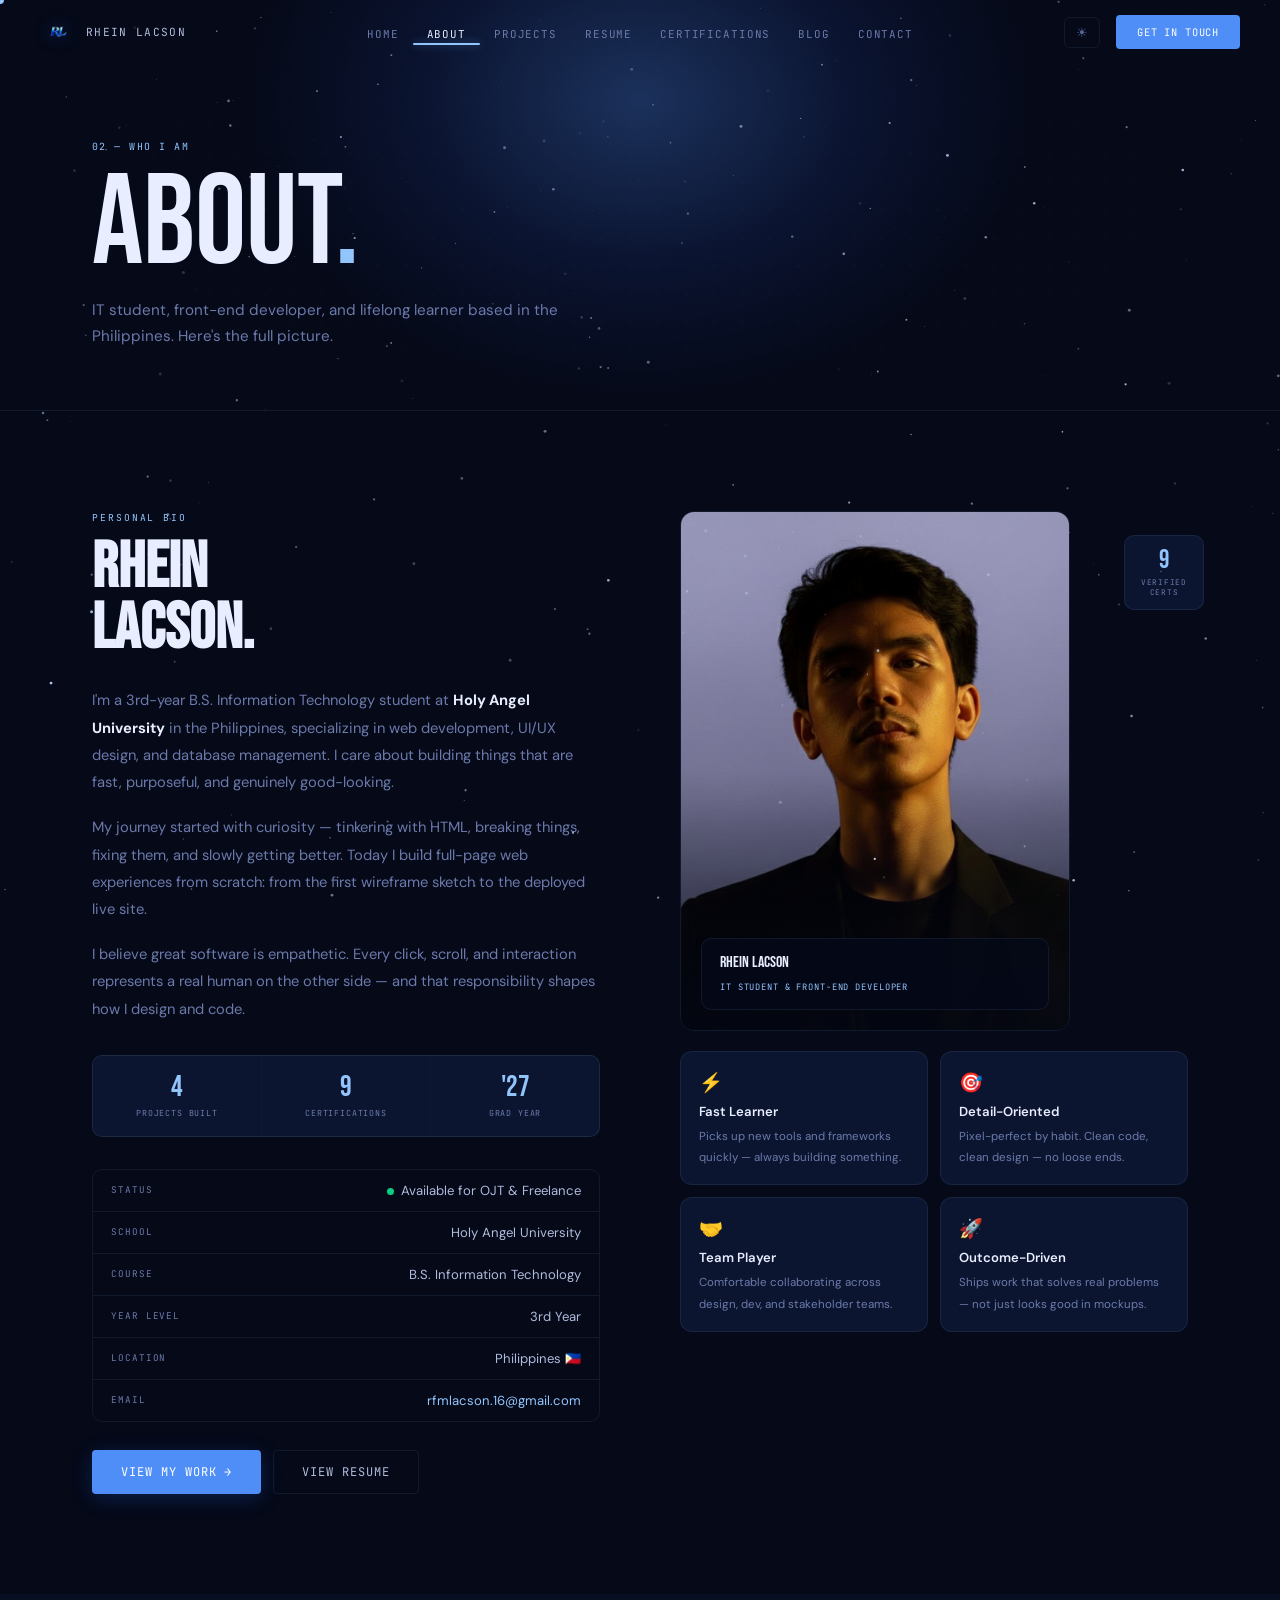
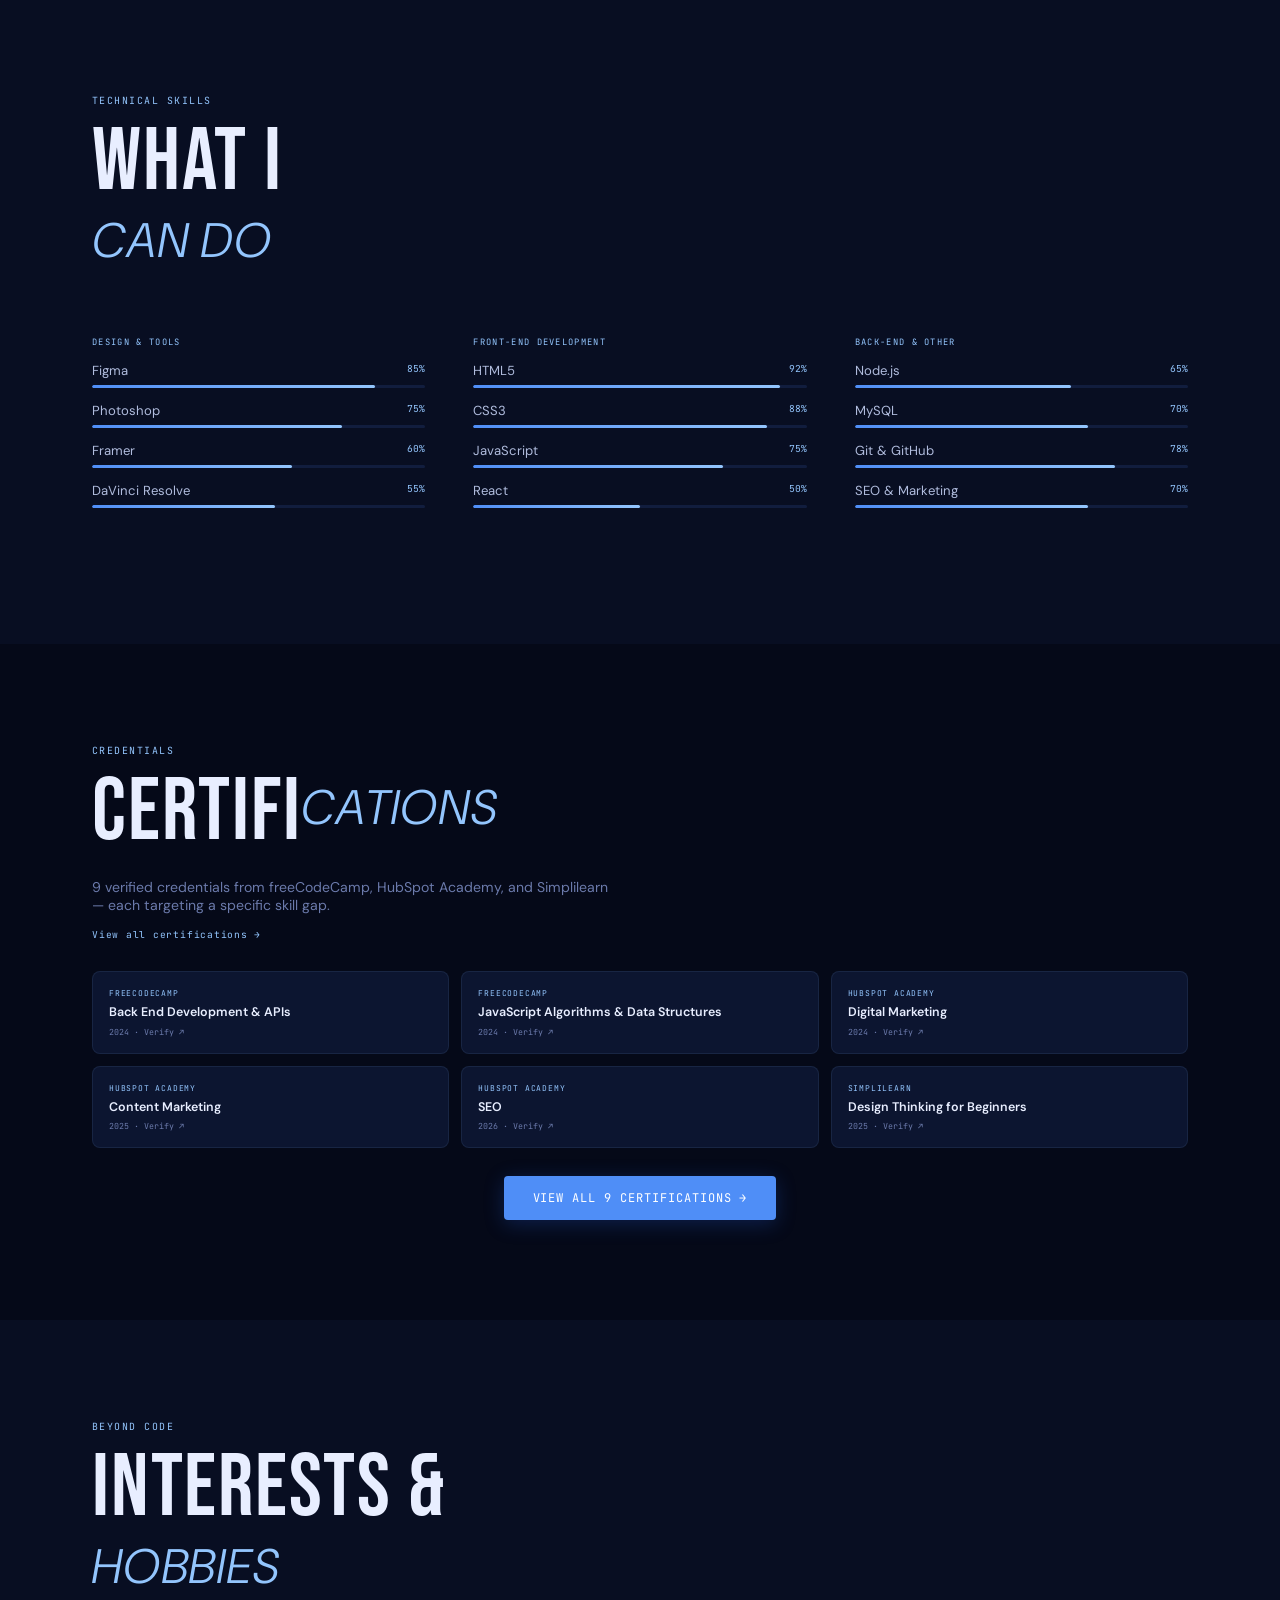
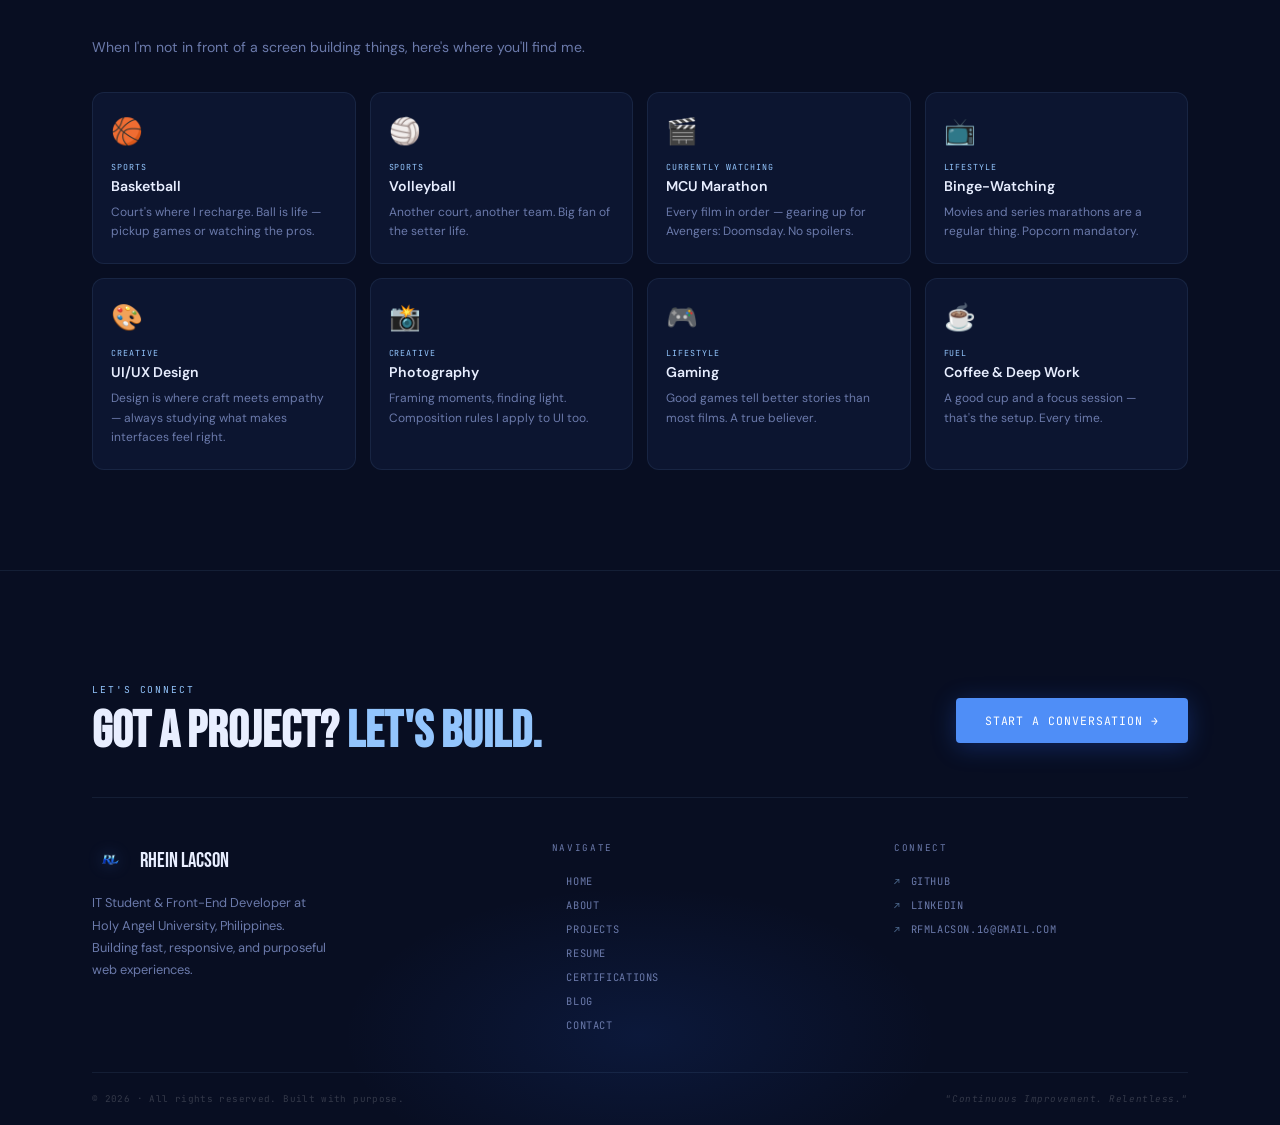
==== about.html @ d2137652 "Initial commit - rfl-portfolio" ====
<!DOCTYPE html>
<html lang="en">
<head>
  <meta charset="UTF-8"/>
  <link rel="icon" type="image/png" href="assets/images/rl-logo-transparent.png"/>
  <meta name="viewport" content="width=device-width, initial-scale=1.0"/>
  <meta name="description" content="About Rhein Lacson — IT Student & Front-End Developer at Holy Angel University, Philippines. Background, skills, and interests."/>
  <meta name="keywords" content="Rhein Lacson about, IT student Holy Angel University, front-end developer Philippines, web developer bio"/>
  <meta property="og:title" content="About — Rhein Lacson"/>
  <meta property="og:description" content="IT Student & Front-End Developer. Background, technical skills, certifications, and personal interests."/>
  <meta property="og:image" content="assets/images/rl-logo-new.png"/>
  <meta property="og:type" content="website"/>
  <title>About — RL</title>
  <link rel="preconnect" href="https://fonts.googleapis.com"><link rel="preconnect" href="https://fonts.gstatic.com" crossorigin>
  <link rel="stylesheet" href="css/style.css"/>
  <style>
    /* ABOUT PAGE SPECIFIC */
    .about-page-grid {
      display: grid;
      grid-template-columns: 1fr 1fr;
      gap: 80px;
      align-items: start;
    }

    /* BIO BLOCK */
    .about-bio-eyebrow {
      font-family: var(--ff-mono);
      font-size: 0.6rem;
      color: var(--blue-ll);
      letter-spacing: 0.2em;
      text-transform: uppercase;
      margin-bottom: 14px;
      display: block;
    }
    .about-bio-heading {
      font-family: var(--ff-display);
      font-size: clamp(2.5rem, 5vw, 4rem);
      color: var(--white);
      line-height: 0.95;
      margin-bottom: 28px;
    }
    .about-bio-text {
      font-size: 0.92rem;
      color: var(--white-3);
      line-height: 1.85;
      margin-bottom: 18px;
    }
    .about-page-stats {
      display: grid;
      grid-template-columns: repeat(3, 1fr);
      gap: 1px;
      background: var(--border);
      border: 1px solid var(--border);
      border-radius: 10px;
      overflow: hidden;
      margin: 32px 0;
    }
    .about-page-stat {
      background: var(--black-3);
      padding: 18px 16px;
      text-align: center;
    }
    .about-page-stat-num {
      font-family: var(--ff-display);
      font-size: 1.8rem;
      color: var(--blue-ll);
      line-height: 1;
      display: block;
    }
    .about-page-stat-label {
      font-family: var(--ff-mono);
      font-size: 0.52rem;
      color: var(--white-3);
      letter-spacing: 0.1em;
      text-transform: uppercase;
      display: block;
      margin-top: 5px;
    }
    .about-info-list {
      display: flex;
      flex-direction: column;
      gap: 0;
      border: 1px solid var(--border);
      border-radius: 10px;
      overflow: hidden;
      margin-top: 28px;
    }
    .about-info-row {
      display: flex;
      align-items: center;
      justify-content: space-between;
      padding: 12px 18px;
      border-bottom: 1px solid var(--border);
      font-size: 0.82rem;
    }
    .about-info-row:last-child { border-bottom: none; }
    .about-info-key {
      font-family: var(--ff-mono);
      font-size: 0.58rem;
      color: var(--white-3);
      letter-spacing: 0.1em;
      text-transform: uppercase;
    }
    .about-info-val { color: var(--white-2); }
    .about-avail-dot {
      display: inline-block;
      width: 7px; height: 7px;
      border-radius: 50%;
      background: #0ACF83;
      margin-right: 7px;
      animation: pulse 2s infinite;
    }

    /* RIGHT COLUMN — photo */
    .about-photo-col { position: relative; }
    .about-photo-wrap {
      position: relative;
      border-radius: 14px;
      overflow: hidden;
      border: 1px solid var(--border);
      aspect-ratio: 3/4;
      max-height: 520px;
    }
    .about-photo-wrap img {
      width: 100%; height: 100%;
      object-fit: cover;
      object-position: top;
      display: block;
    }
    .about-photo-overlay {
      position: absolute;
      inset: 0;
      background: linear-gradient(to top, rgba(5,9,24,0.7) 0%, transparent 50%);
    }
    .about-photo-tag {
      position: absolute;
      bottom: 20px; left: 20px; right: 20px;
      padding: 14px 18px;
      background: rgba(5,9,24,0.85);
      backdrop-filter: blur(12px);
      border: 1px solid var(--border);
      border-radius: 10px;
    }
    .about-photo-tag-name {
      font-family: var(--ff-display);
      font-size: 1rem;
      color: var(--white);
      display: block;
      margin-bottom: 2px;
    }
    .about-photo-tag-role {
      font-family: var(--ff-mono);
      font-size: 0.55rem;
      color: var(--blue-ll);
      letter-spacing: 0.1em;
      text-transform: uppercase;
    }
    .about-floating-badge {
      position: absolute;
      top: 24px; right: -16px;
      background: var(--black-3);
      border: 1px solid var(--border);
      border-radius: 10px;
      padding: 12px 16px;
      text-align: center;
    }
    .about-floating-badge-num {
      font-family: var(--ff-display);
      font-size: 1.6rem;
      color: var(--blue-ll);
      line-height: 1;
      display: block;
    }
    .about-floating-badge-label {
      font-family: var(--ff-mono);
      font-size: 0.48rem;
      color: var(--white-3);
      letter-spacing: 0.1em;
      text-transform: uppercase;
      display: block;
      margin-top: 4px;
    }

    /* SKILLS SECTION */
    .skills-section-title {
      font-family: var(--ff-display);
      font-size: 1.5rem;
      color: var(--white);
      margin-bottom: 8px;
      padding-bottom: 14px;
      border-bottom: 1px solid var(--border);
    }
    .skills-section-sub {
      font-family: var(--ff-mono);
      font-size: 0.58rem;
      color: var(--white-3);
      letter-spacing: 0.1em;
      text-transform: uppercase;
      margin-bottom: 28px;
      display: block;
    }
    .skill-category-label {
      font-family: var(--ff-mono);
      font-size: 0.55rem;
      color: var(--blue-ll);
      letter-spacing: 0.15em;
      text-transform: uppercase;
      margin-bottom: 14px;
      display: block;
    }
    .skill-bars-group { margin-bottom: 36px; }
    .skill-bar-item { margin-bottom: 14px; }
    .skill-bar-header {
      display: flex;
      justify-content: space-between;
      margin-bottom: 6px;
      font-size: 0.82rem;
      color: var(--white-2);
    }
    .skill-bar-pct {
      font-family: var(--ff-mono);
      font-size: 0.6rem;
      color: var(--blue-ll);
    }
    .skill-bar-track {
      height: 3px;
      background: var(--black-4);
      border-radius: 2px;
      overflow: hidden;
    }
    .skill-bar-fill {
      height: 100%;
      border-radius: 2px;
      background: linear-gradient(90deg, var(--blue), var(--blue-ll));
      width: 0;
      transition: width 1.2s ease;
    }

    /* CERT HIGHLIGHTS ON ABOUT */
    .about-cert-grid {
      display: grid;
      grid-template-columns: repeat(3, 1fr);
      gap: 12px;
      margin-top: 20px;
    }
    .about-cert-card {
      padding: 16px;
      background: var(--black-3);
      border: 1px solid var(--border);
      border-radius: 8px;
      text-decoration: none;
      display: flex;
      flex-direction: column;
      gap: 6px;
      transition: border-color 0.2s, transform 0.2s;
      position: relative;
      overflow: hidden;
    }
    .about-cert-card::before {
      content: '';
      position: absolute;
      top: 0; left: 0; right: 0;
      height: 2px;
      background: linear-gradient(90deg, var(--blue), var(--blue-ll));
      transform: scaleX(0);
      transform-origin: left;
      transition: transform 0.3s;
    }
    .about-cert-card:hover { border-color: var(--border-hi); transform: translateY(-2px); }
    .about-cert-card:hover::before { transform: scaleX(1); }
    .about-cert-issuer {
      font-family: var(--ff-mono);
      font-size: 0.5rem;
      color: var(--blue-ll);
      letter-spacing: 0.1em;
      text-transform: uppercase;
    }
    .about-cert-name {
      font-size: 0.78rem;
      color: var(--white);
      line-height: 1.3;
      font-weight: 600;
    }
    .about-cert-year {
      font-family: var(--ff-mono);
      font-size: 0.52rem;
      color: var(--white-3);
    }

    /* INTERESTS */
    .interests-grid {
      display: grid;
      grid-template-columns: repeat(4, 1fr);
      gap: 14px;
      margin-top: 20px;
    }
    .interest-card {
      padding: 22px 18px;
      background: var(--black-3);
      border: 1px solid var(--border);
      border-radius: 12px;
      text-align: left;
      transition: border-color 0.25s, transform 0.25s, box-shadow 0.25s;
      position: relative;
      overflow: hidden;
      display: flex;
      flex-direction: column;
    }
    .interest-card::before {
      content: '';
      position: absolute;
      bottom: 0; left: 0; right: 0;
      height: 2px;
      background: linear-gradient(90deg, var(--blue), var(--blue-ll));
      transform: scaleX(0);
      transform-origin: left;
      transition: transform 0.3s;
    }
    .interest-card:hover { border-color: var(--border-hi); transform: translateY(-3px); box-shadow: 0 8px 28px rgba(62,136,255,0.08); }
    .interest-card:hover::before { transform: scaleX(1); }
    .interest-icon { font-size: 1.6rem; display: block; margin-bottom: 14px; }
    .interest-label {
      font-family: var(--ff-mono);
      font-size: 0.52rem;
      color: var(--blue-ll);
      letter-spacing: 0.12em;
      text-transform: uppercase;
      display: block;
      margin-bottom: 5px;
    }
    .interest-name {
      font-size: 0.88rem;
      color: var(--white);
      font-weight: 600;
      display: block;
      margin-bottom: 8px;
    }
    .interest-desc {
      font-size: 0.75rem;
      color: var(--white-3);
      line-height: 1.6;
    }

    @media (max-width: 900px) {
      .about-page-grid { grid-template-columns: 1fr; gap: 48px; }
      .about-floating-badge { display: none; }
      .about-cert-grid { grid-template-columns: repeat(2, 1fr); }
      .interests-grid { grid-template-columns: repeat(2, 1fr); }
    }
    @media (max-width: 540px) {
      .about-cert-grid { grid-template-columns: 1fr; }
      .interests-grid { grid-template-columns: repeat(2, 1fr); }
      .about-page-stats { grid-template-columns: repeat(3, 1fr); }
    }
  </style>
</head>
<body>
<div id="cursor-dot"></div>
<div id="cursor-ring"></div>
</div></div>
<button id="backToTop" aria-label="Back to top">↑</button>
<a href="#main-content" class="skip-link">Skip to main content</a>
<header>
  <nav id="nav" role="navigation" aria-label="Main navigation">
    <div class="nav-inner">
      <a href="index.html" class="nav-logo"><img src="assets/images/rl-logo-transparent.png" alt="RL" class="nav-logo-img"/><span class="nav-logo-name">Rhein Lacson</span></a>
      <ul class="nav-links" id="nav-links" role="list">
        <div class="nav-pill" aria-hidden="true"></div>
        <li><a href="index.html" class="nav-link" data-num="01">Home</a></li>
        <li><a href="about.html" class="nav-link active" data-num="02">About</a></li>
        <li><a href="projects.html" class="nav-link" data-num="03">Projects</a></li>
        <li><a href="resume.html" class="nav-link" data-num="04">Resume</a></li>
        <li><a href="certifications.html" class="nav-link" data-num="05">Certifications</a></li>
        <li><a href="blog.html" class="nav-link" data-num="06">Blog</a></li>
        <li><a href="contact.html" class="nav-link" data-num="07">Contact</a></li>
      </ul>
      <div class="nav-right">
        <button id="themeToggle" aria-label="Toggle light/dark" style="background:none;border:1px solid var(--border);border-radius:6px;padding:6px 11px;cursor:pointer;font-size:0.82rem;color:rgba(100,120,180,0.85);transition:all 0.2s;margin-right:6px;"><span id="themeIcon">☀</span></button>
        <a href="contact.html" class="btn-nav">Get In Touch</a>
        <button class="hamburger" id="hamburger" aria-label="Open menu" aria-expanded="false" aria-controls="nav-links"><span></span><span></span><span></span></button>
      </div>
    </div>
  </nav>
</header>

<main id="main-content">
  <div class="page-hero">
    <div class="hero-dots" aria-hidden="true"></div>
    <div class="hero-glow" aria-hidden="true"></div>
    <div class="container page-hero-inner">
      <span class="eyebrow">02 — Who I Am</span>
      <h1 class="page-title">ABOUT<span style="color:var(--blue-ll)">.</span></h1>
      <p class="page-subtitle">IT student, front-end developer, and lifelong learner based in the Philippines. Here's the full picture.</p>
    </div>
  </div>

  <!-- BIO + PHOTO -->
  <section class="section">
    <div class="container">
      <div class="about-page-grid">

        <!-- LEFT — Bio -->
        <div>
          <span class="about-bio-eyebrow reveal">Personal Bio</span>
          <h2 class="about-bio-heading reveal">Rhein<br>Lacson.</h2>
          <p class="about-bio-text reveal">I'm a 3rd-year B.S. Information Technology student at <strong style="color:var(--white)">Holy Angel University</strong> in the Philippines, specializing in web development, UI/UX design, and database management. I care about building things that are fast, purposeful, and genuinely good-looking.</p>
          <p class="about-bio-text reveal">My journey started with curiosity — tinkering with HTML, breaking things, fixing them, and slowly getting better. Today I build full-page web experiences from scratch: from the first wireframe sketch to the deployed live site.</p>
          <p class="about-bio-text reveal">I believe great software is empathetic. Every click, scroll, and interaction represents a real human on the other side — and that responsibility shapes how I design and code.</p>

          <div class="about-page-stats reveal">
            <div class="about-page-stat">
              <span class="about-page-stat-num">4</span>
              <span class="about-page-stat-label">Projects Built</span>
            </div>
            <div class="about-page-stat">
              <span class="about-page-stat-num">9</span>
              <span class="about-page-stat-label">Certifications</span>
            </div>
            <div class="about-page-stat">
              <span class="about-page-stat-num">'27</span>
              <span class="about-page-stat-label">Grad Year</span>
            </div>
          </div>

          <div class="about-info-list reveal">
            <div class="about-info-row">
              <span class="about-info-key">Status</span>
              <span class="about-info-val"><span class="about-avail-dot"></span>Available for OJT &amp; Freelance</span>
            </div>
            <div class="about-info-row">
              <span class="about-info-key">School</span>
              <span class="about-info-val">Holy Angel University</span>
            </div>
            <div class="about-info-row">
              <span class="about-info-key">Course</span>
              <span class="about-info-val">B.S. Information Technology</span>
            </div>
            <div class="about-info-row">
              <span class="about-info-key">Year Level</span>
              <span class="about-info-val">3rd Year</span>
            </div>
            <div class="about-info-row">
              <span class="about-info-key">Location</span>
              <span class="about-info-val">Philippines 🇵🇭</span>
            </div>
            <div class="about-info-row">
              <span class="about-info-key">Email</span>
              <span class="about-info-val"><a href="mailto:rfmlacson.16@gmail.com" style="color:var(--blue-ll)">rfmlacson.16@gmail.com</a></span>
            </div>
          </div>

          <div style="display:flex;gap:12px;margin-top:28px;" class="reveal">
            <a href="projects.html" class="btn-primary">View My Work →</a>
            <a href="resume.html" class="btn-ghost">View Resume</a>
          </div>
        </div>

        <!-- RIGHT — Photo -->
        <div class="about-photo-col reveal">
          <div style="position:relative;">
            <div class="about-photo-wrap">
              <img src="assets/images/rheinel-photo-clean.png" alt="Rhein Lacson — IT Student & Web Developer"/>
              <div class="about-photo-overlay"></div>
              <div class="about-photo-tag">
                <span class="about-photo-tag-name">Rhein Lacson</span>
                <span class="about-photo-tag-role">IT Student &amp; Front-End Developer</span>
              </div>
            </div>
            <div class="about-floating-badge">
              <span class="about-floating-badge-num">9</span>
              <span class="about-floating-badge-label">Verified<br>Certs</span>
            </div>
          </div>

          <!-- Approach / values block -->
          <div style="margin-top:20px;display:grid;grid-template-columns:1fr 1fr;gap:12px;">
            <div style="padding:18px;background:var(--black-3);border:1px solid var(--border);border-radius:12px;">
              <span style="font-size:1.2rem;display:block;margin-bottom:8px;">⚡</span>
              <span style="font-size:0.82rem;color:var(--white);font-weight:600;display:block;margin-bottom:4px;">Fast Learner</span>
              <span style="font-size:0.72rem;color:var(--white-3);line-height:1.5;">Picks up new tools and frameworks quickly — always building something.</span>
            </div>
            <div style="padding:18px;background:var(--black-3);border:1px solid var(--border);border-radius:12px;">
              <span style="font-size:1.2rem;display:block;margin-bottom:8px;">🎯</span>
              <span style="font-size:0.82rem;color:var(--white);font-weight:600;display:block;margin-bottom:4px;">Detail-Oriented</span>
              <span style="font-size:0.72rem;color:var(--white-3);line-height:1.5;">Pixel-perfect by habit. Clean code, clean design — no loose ends.</span>
            </div>
            <div style="padding:18px;background:var(--black-3);border:1px solid var(--border);border-radius:12px;">
              <span style="font-size:1.2rem;display:block;margin-bottom:8px;">🤝</span>
              <span style="font-size:0.82rem;color:var(--white);font-weight:600;display:block;margin-bottom:4px;">Team Player</span>
              <span style="font-size:0.72rem;color:var(--white-3);line-height:1.5;">Comfortable collaborating across design, dev, and stakeholder teams.</span>
            </div>
            <div style="padding:18px;background:var(--black-3);border:1px solid var(--border);border-radius:12px;">
              <span style="font-size:1.2rem;display:block;margin-bottom:8px;">🚀</span>
              <span style="font-size:0.82rem;color:var(--white);font-weight:600;display:block;margin-bottom:4px;">Outcome-Driven</span>
              <span style="font-size:0.72rem;color:var(--white-3);line-height:1.5;">Ships work that solves real problems — not just looks good in mockups.</span>
            </div>
          </div>
        </div>

      </div>
    </div>
  </section>

  <!-- SKILLS -->
  <section class="section section-alt">
    <div class="container">
      <span class="eyebrow reveal">Technical Skills</span>
      <h2 class="section-title reveal">WHAT I<br><em>CAN DO</em></h2>

      <div style="display:grid;grid-template-columns:1fr 1fr 1fr;gap:48px;margin-top:48px;" class="reveal">

        <!-- Design Tools -->
        <div>
          <span class="skill-category-label">Design & Tools</span>
          <div class="skill-bars-group">
            <div class="skill-bar-item">
              <div class="skill-bar-header"><span>Figma</span><span class="skill-bar-pct">85%</span></div>
              <div class="skill-bar-track"><div class="skill-bar-fill" data-w="85"></div></div>
            </div>
            <div class="skill-bar-item">
              <div class="skill-bar-header"><span>Photoshop</span><span class="skill-bar-pct">75%</span></div>
              <div class="skill-bar-track"><div class="skill-bar-fill" data-w="75"></div></div>
            </div>
            <div class="skill-bar-item">
              <div class="skill-bar-header"><span>Framer</span><span class="skill-bar-pct">60%</span></div>
              <div class="skill-bar-track"><div class="skill-bar-fill" data-w="60"></div></div>
            </div>
            <div class="skill-bar-item">
              <div class="skill-bar-header"><span>DaVinci Resolve</span><span class="skill-bar-pct">55%</span></div>
              <div class="skill-bar-track"><div class="skill-bar-fill" data-w="55"></div></div>
            </div>
          </div>
        </div>

        <!-- Frontend -->
        <div>
          <span class="skill-category-label">Front-End Development</span>
          <div class="skill-bars-group">
            <div class="skill-bar-item">
              <div class="skill-bar-header"><span>HTML5</span><span class="skill-bar-pct">92%</span></div>
              <div class="skill-bar-track"><div class="skill-bar-fill" data-w="92"></div></div>
            </div>
            <div class="skill-bar-item">
              <div class="skill-bar-header"><span>CSS3</span><span class="skill-bar-pct">88%</span></div>
              <div class="skill-bar-track"><div class="skill-bar-fill" data-w="88"></div></div>
            </div>
            <div class="skill-bar-item">
              <div class="skill-bar-header"><span>JavaScript</span><span class="skill-bar-pct">75%</span></div>
              <div class="skill-bar-track"><div class="skill-bar-fill" data-w="75"></div></div>
            </div>
            <div class="skill-bar-item">
              <div class="skill-bar-header"><span>React</span><span class="skill-bar-pct">50%</span></div>
              <div class="skill-bar-track"><div class="skill-bar-fill" data-w="50"></div></div>
            </div>
          </div>
        </div>

        <!-- Backend & More -->
        <div>
          <span class="skill-category-label">Back-End & Other</span>
          <div class="skill-bars-group">
            <div class="skill-bar-item">
              <div class="skill-bar-header"><span>Node.js</span><span class="skill-bar-pct">65%</span></div>
              <div class="skill-bar-track"><div class="skill-bar-fill" data-w="65"></div></div>
            </div>
            <div class="skill-bar-item">
              <div class="skill-bar-header"><span>MySQL</span><span class="skill-bar-pct">70%</span></div>
              <div class="skill-bar-track"><div class="skill-bar-fill" data-w="70"></div></div>
            </div>
            <div class="skill-bar-item">
              <div class="skill-bar-header"><span>Git & GitHub</span><span class="skill-bar-pct">78%</span></div>
              <div class="skill-bar-track"><div class="skill-bar-fill" data-w="78"></div></div>
            </div>
            <div class="skill-bar-item">
              <div class="skill-bar-header"><span>SEO & Marketing</span><span class="skill-bar-pct">70%</span></div>
              <div class="skill-bar-track"><div class="skill-bar-fill" data-w="70"></div></div>
            </div>
          </div>
        </div>

      </div>
    </div>
  </section>

  <!-- CERTIFICATIONS -->
  <section class="section">
    <div class="container">
      <span class="eyebrow reveal">Credentials</span>
      <h2 class="section-title reveal">CERTIFI<em>CATIONS</em></h2>
      <p style="font-size:0.88rem;color:var(--white-3);margin-bottom:8px;max-width:520px;" class="reveal">9 verified credentials from freeCodeCamp, HubSpot Academy, and Simplilearn — each targeting a specific skill gap.</p>
      <a href="certifications.html" style="font-family:var(--ff-mono);font-size:0.6rem;color:var(--blue-ll);letter-spacing:0.08em;" class="reveal">View all certifications →</a>

      <div class="about-cert-grid reveal" style="margin-top:28px;">
        <a href="https://www.freecodecamp.org/certification/rheinlacson/back-end-development-and-apis" target="_blank" rel="noopener" class="about-cert-card">
          <span class="about-cert-issuer">freeCodeCamp</span>
          <span class="about-cert-name">Back End Development &amp; APIs</span>
          <span class="about-cert-year">2024 · Verify ↗</span>
        </a>
        <a href="https://www.freecodecamp.org/certification/rheinlacson/javascript-algorithms-and-data-structures" target="_blank" rel="noopener" class="about-cert-card">
          <span class="about-cert-issuer">freeCodeCamp</span>
          <span class="about-cert-name">JavaScript Algorithms &amp; Data Structures</span>
          <span class="about-cert-year">2024 · Verify ↗</span>
        </a>
        <a href="https://app-na2.hubspot.com/academy/achievements/dhwdw6lt/en/1/rheinel-fred-lacson/digital-marketing" target="_blank" rel="noopener" class="about-cert-card">
          <span class="about-cert-issuer">HubSpot Academy</span>
          <span class="about-cert-name">Digital Marketing</span>
          <span class="about-cert-year">2024 · Verify ↗</span>
        </a>
        <a href="https://app-na2.hubspot.com/academy/achievements/ncqbnq8z/en/1/rheinel-fred-lacson/content-marketing" target="_blank" rel="noopener" class="about-cert-card">
          <span class="about-cert-issuer">HubSpot Academy</span>
          <span class="about-cert-name">Content Marketing</span>
          <span class="about-cert-year">2025 · Verify ↗</span>
        </a>
        <a href="https://app-na2.hubspot.com/academy/achievements/4v779zl2/en/1/rheinel-fred-lacson/seo" target="_blank" rel="noopener" class="about-cert-card">
          <span class="about-cert-issuer">HubSpot Academy</span>
          <span class="about-cert-name">SEO</span>
          <span class="about-cert-year">2026 · Verify ↗</span>
        </a>
        <a href="https://www.simplilearn.com/skillup-certificate-landing?token=[base64]%3D&referrer=https%3A%2F%2Flms.simplilearn.com%2Fcourses%2F4299%2FDesign%2520Thinking%2520for%2520Beginners%2Fcertificate%2Fdownload-skillup&%24web_only=true" target="_blank" rel="noopener" class="about-cert-card">
          <span class="about-cert-issuer">Simplilearn</span>
          <span class="about-cert-name">Design Thinking for Beginners</span>
          <span class="about-cert-year">2025 · Verify ↗</span>
        </a>
      </div>

      <div style="text-align:center;margin-top:28px;" class="reveal">
        <a href="certifications.html" class="btn-primary">View All 9 Certifications →</a>
      </div>
    </div>
  </section>

  <!-- INTERESTS -->
  <section class="section section-alt">
    <div class="container">
      <span class="eyebrow reveal">Beyond Code</span>
      <h2 class="section-title reveal">INTERESTS &amp;<br><em>HOBBIES</em></h2>
      <p style="font-size:0.88rem;color:var(--white-3);margin-top:12px;max-width:540px;" class="reveal">When I'm not in front of a screen building things, here's where you'll find me.</p>

      <div class="interests-grid reveal" style="margin-top:36px;">

        <div class="interest-card">
          <span class="interest-icon">🏀</span>
          <span class="interest-label">Sports</span>
          <span class="interest-name">Basketball</span>
          <span class="interest-desc">Court's where I recharge. Ball is life — pickup games or watching the pros.</span>
        </div>

        <div class="interest-card">
          <span class="interest-icon">🏐</span>
          <span class="interest-label">Sports</span>
          <span class="interest-name">Volleyball</span>
          <span class="interest-desc">Another court, another team. Big fan of the setter life.</span>
        </div>

        <div class="interest-card">
          <span class="interest-icon">🎬</span>
          <span class="interest-label">Currently Watching</span>
          <span class="interest-name">MCU Marathon</span>
          <span class="interest-desc">Every film in order — gearing up for Avengers: Doomsday. No spoilers.</span>
        </div>

        <div class="interest-card">
          <span class="interest-icon">📺</span>
          <span class="interest-label">Lifestyle</span>
          <span class="interest-name">Binge-Watching</span>
          <span class="interest-desc">Movies and series marathons are a regular thing. Popcorn mandatory.</span>
        </div>

        <div class="interest-card">
          <span class="interest-icon">🎨</span>
          <span class="interest-label">Creative</span>
          <span class="interest-name">UI/UX Design</span>
          <span class="interest-desc">Design is where craft meets empathy — always studying what makes interfaces feel right.</span>
        </div>

        <div class="interest-card">
          <span class="interest-icon">📸</span>
          <span class="interest-label">Creative</span>
          <span class="interest-name">Photography</span>
          <span class="interest-desc">Framing moments, finding light. Composition rules I apply to UI too.</span>
        </div>

        <div class="interest-card">
          <span class="interest-icon">🎮</span>
          <span class="interest-label">Lifestyle</span>
          <span class="interest-name">Gaming</span>
          <span class="interest-desc">Good games tell better stories than most films. A true believer.</span>
        </div>

        <div class="interest-card">
          <span class="interest-icon">☕</span>
          <span class="interest-label">Fuel</span>
          <span class="interest-name">Coffee & Deep Work</span>
          <span class="interest-desc">A good cup and a focus session — that's the setup. Every time.</span>
        </div>

      </div>
    </div>
  </section>

</main>

<footer>
  <div class="footer-glow" aria-hidden="true"></div>
  <div class="footer-main">
    <div class="container">
      <div class="footer-cta-row">
        <div class="footer-cta-left">
          <span class="footer-cta-eyebrow">Let's Connect</span>
          <h2 class="footer-cta-heading">Got a project? <span>Let's build.</span></h2>
        </div>
        <a href="contact.html" class="footer-cta-btn">Start a Conversation →</a>
      </div>
      <div class="footer-links-row">
        <div>
          <div class="footer-brand-new">
            <img src="assets/images/rl-logo-transparent.png" alt="RL" class="footer-logo-img"/>
            <span class="footer-name">Rhein Lacson</span>
          </div>
          <p class="footer-desc">IT Student &amp; Front-End Developer at Holy Angel University, Philippines. Building fast, responsive, and purposeful web experiences.</p>
        </div>
        <div>
          <span class="footer-col-title">Navigate</span>
          <nav class="footer-nav" aria-label="Footer navigation">
            <a href="index.html">Home</a>
            <a href="about.html">About</a>
            <a href="projects.html">Projects</a>
            <a href="resume.html">Resume</a>
            <a href="certifications.html">Certifications</a>
            <a href="blog.html">Blog</a>
            <a href="contact.html">Contact</a>
          </nav>
        </div>
        <div class="footer-connect">
          <span class="footer-col-title">Connect</span>
          <div class="footer-socials">
            <a href="https://github.com/rehein16" target="_blank" rel="noopener" class="footer-social">GitHub</a>
            <a href="https://linkedin.com/in/rheinlacson" target="_blank" rel="noopener" class="footer-social">LinkedIn</a>
            <a href="mailto:rfmlacson.16@gmail.com" class="footer-social">rfmlacson.16@gmail.com</a>
          </div>
        </div>
      </div>
      <div class="footer-bottom-bar">
        <span class="footer-copy">© 2026 · All rights reserved. Built with purpose.</span>
        <span class="footer-tagline">"Continuous Improvement. Relentless."</span>
      </div>
    </div>
  </div>
</footer>

<script>
  // Animate skill bars on scroll
  const fills = document.querySelectorAll('.skill-bar-fill');
  const obs = new IntersectionObserver((entries) => {
    entries.forEach(e => {
      if (e.isIntersecting) {
        e.target.style.width = e.target.dataset.w + '%';
        obs.unobserve(e.target);
      }
    });
  }, { threshold: 0.2 });
  fills.forEach(f => obs.observe(f));
</script>
<script src="js/script.js"></script>
<canvas class="stars-canvas" id="starsCanvas"></canvas>
<script src="js/sky.js"></script>
</body>
</html>
---- css/style.css ----
/* ============================================================
   RHEINEL FRED M. LACSON — Portfolio v3.0
   Aesthetic: Dark editorial · Electric blue · Bold typography
   Fonts: Bebas Neue (display) + DM Sans (body) + JetBrains Mono
   ============================================================ */

   @import url('https://fonts.googleapis.com/css2?family=Bebas+Neue&family=DM+Sans:ital,wght@0,300;0,400;0,500;0,600;1,300;1,400&family=JetBrains+Mono:wght@300;400;500&display=swap');

   /* ─── VARIABLES ───────────────────────────────────────────── */
   :root {
     --black:    #050918;
     --black-2:  #080e22;
     --black-3:  #0c1530;
     --black-4:  #111d3e;
     --white:    #e8eeff;
     --white-2:  #b0bcdd;
     --white-3:  #6b7aab;
     --blue:     #4f8ef7;
     --blue-l:   #6aa3ff;
     --blue-ll:  #93c5fd;
     --blue-glow:rgba(79,142,247,0.4);
     --border:   rgba(147,197,253,0.09);
     --border-hi:rgba(79,142,247,0.45);
   
     --ff-display: 'Bebas Neue', sans-serif;
     --ff-body:    'DM Sans', sans-serif;
     --ff-mono:    'JetBrains Mono', monospace;
   
     --ease: cubic-bezier(0.4, 0, 0.2, 1);
     --spring: cubic-bezier(0.34, 1.56, 0.64, 1);
   }
   

   /* ─── LIGHT THEME ─────────────────────────────────────────── */
   [data-theme="light"] {
     --black:    #f0f4ff; --black-2: #e4ecff; --black-3: #d6e4ff; --black-4: #c4d6ff;
     --white:    #0d1b4b; --white-2: #1e3272; --white-3: #4a6096;
     --blue:     #2563eb; --blue-l:  #3b82f6; --blue-ll: #1d4ed8;
     --blue-glow:rgba(37,99,235,0.2);
     --border:   rgba(13,27,75,0.12); --border-hi: rgba(37,99,235,0.35);
   }
   [data-theme="light"] .stars-canvas { opacity: 1; }
   [data-theme="light"] .code-float   { background: rgba(220,230,255,0.92); border-color: rgba(13,27,75,0.15); }
   [data-theme="light"] .hero-dots    { opacity: 0.5; }
   [data-theme="light"] .cf-dim  { color: rgba(13,27,75,0.3); }
   [data-theme="light"] .cf-key  { color: rgba(110,30,190,0.85); }
   [data-theme="light"] .cf-fn   { color: rgba(10,90,170,0.85); }
   [data-theme="light"] .cf-str  { color: rgba(10,120,50,0.85); }
   [data-theme="light"] .cf-attr { color: rgba(170,70,0,0.85); }
   [data-theme="light"] .cf-tag  { color: rgba(13,27,75,0.55); }
   [data-theme="light"] #nav { background: rgba(240,244,255,0.94); }

   /* ─── STARS CANVAS ────────────────────────────────────────── */
   .stars-canvas {
     position: fixed; inset: 0; z-index: 0; pointer-events: none;
   }

   /* ─── CUSTOM CURSOR ──────────────────────────────────────── */
   * { cursor: none !important; }
   #cursor-dot {
     position: fixed; top: 0; left: 0; z-index: 99999;
     width: 8px; height: 8px; border-radius: 50%;
     background: var(--blue-ll); pointer-events: none;
     transform: translate(-50%,-50%);
     transition: width .15s, height .15s, background .15s;
     mix-blend-mode: screen;
   }
   #cursor-ring {
     position: fixed; top: 0; left: 0; z-index: 99998;
     width: 36px; height: 36px; border-radius: 50%;
     border: 1.5px solid rgba(147,197,253,0.45);
     pointer-events: none; transform: translate(-50%,-50%);
     transition: width .3s var(--ease), height .3s var(--ease), border-color .3s;
   }
   body.cur-hover #cursor-dot  { width:13px; height:13px; background:#fff; }
   body.cur-hover #cursor-ring { width:52px; height:52px; border-color:var(--blue-ll); }
   body.cur-click #cursor-dot  { width:5px; height:5px; }
   body.cur-click #cursor-ring { width:26px; height:26px; }
   @media (hover:none) { #cursor-dot,#cursor-ring{display:none} *{cursor:auto!important} }

   /* ─── FLOATING CODE SNIPPETS (hero) ──────────────────────── */
   .code-float {
     position: absolute; z-index: 1;
     font-family: var(--ff-mono); font-size: 0.6rem; line-height: 1.75;
     white-space: pre; pointer-events: none; user-select: none;
     background: rgba(5,9,24,0.6); border: 1px solid rgba(147,197,253,0.1);
     border-radius: 7px; padding: 10px 14px; backdrop-filter: blur(6px);
     animation: codeFloat linear infinite;
     max-width: 195px;
   }
   /* LEFT column — capped at 18% so never overlaps center text */
   .code-float:nth-child(3) { left:1%;  top:10%; animation-duration:26s; animation-delay:0s;   }
   .code-float:nth-child(5) { left:1%;  top:52%; animation-duration:22s; animation-delay:-12s; }
   .code-float:nth-child(7) { left:1%;  top:76%; animation-duration:30s; animation-delay:-20s; }
   /* RIGHT column — starts at 82% */
   .code-float:nth-child(4) { right:1%; top:8%;  animation-duration:28s; animation-delay:-7s;  }
   .code-float:nth-child(6) { right:1%; top:50%; animation-duration:24s; animation-delay:-4s;  }
   .code-float:nth-child(8) { right:1%; top:74%; animation-duration:25s; animation-delay:-16s; }
   /* syntax colours */
   .cf-key  { color:rgba(196,148,255,0.75); }
   .cf-fn   { color:rgba(147,210,255,0.8);  }
   .cf-str  { color:rgba(147,230,153,0.75); }
   .cf-attr { color:rgba(255,198,109,0.75); }
   .cf-tag  { color:rgba(147,197,253,0.6);  }
   .cf-dim  { color:rgba(147,197,253,0.3);  }
   @keyframes codeFloat {
     0%  { transform:translateY(0);    opacity:0; }
     8%  { opacity:1; }
     92% { opacity:1; }
     100%{ transform:translateY(-55px);opacity:0; }
   }

   /* ─── SOFT SKILLS GRID ───────────────────────────────────── */
   .soft-skills-grid {
     display: grid;
     grid-template-columns: repeat(auto-fill, minmax(160px, 1fr));
     gap: 8px;
     margin-top: 12px;
   }
   .soft-skill-card {
     display: flex;
     align-items: center;
     gap: 10px;
     padding: 10px 14px;
     background: rgba(79,142,247,0.05);
     border: 1px solid rgba(147,197,253,0.1);
     border-radius: 8px;
     transition: border-color 0.2s, background 0.2s, transform 0.2s;
   }
   .soft-skill-card:hover {
     border-color: rgba(79,142,247,0.35);
     background: rgba(79,142,247,0.1);
     transform: translateY(-2px);
   }
   .soft-skill-icon {
     font-size: 1rem;
     flex-shrink: 0;
   }
   .soft-skill-label {
     font-family: var(--ff-mono);
     font-size: 0.62rem;
     letter-spacing: 0.06em;
     text-transform: uppercase;
     color: var(--white-2);
   }

   /* ─── LANGUAGE CARDS ─────────────────────────────────────── */
   .lang-cards {
     display: flex;
     flex-direction: column;
     gap: 10px;
     margin-top: 14px;
   }
   .lang-card {
     padding: 12px 16px 14px;
     background: rgba(79,142,247,0.05);
     border: 1px solid rgba(147,197,253,0.1);
     border-radius: 10px;
     transition: border-color 0.2s, background 0.2s;
   }
   .lang-card:hover {
     border-color: rgba(79,142,247,0.3);
     background: rgba(79,142,247,0.09);
   }
   .lang-card-top {
     display: flex;
     align-items: center;
     gap: 10px;
     margin-bottom: 9px;
   }
   .lang-flag {
     font-size: 1.1rem;
     line-height: 1;
   }
   .lang-name {
     display: block;
     font-family: var(--ff-display);
     font-size: 0.8rem;
     color: var(--white);
     margin-bottom: 3px;
   }
   .lang-level {
     font-family: var(--ff-mono);
     font-size: 0.5rem;
     letter-spacing: 0.12em;
     text-transform: uppercase;
     padding: 2px 7px;
     border-radius: 20px;
   }
   .lang-level.native {
     background: rgba(10,207,131,0.15);
     color: #0ACF83;
     border: 1px solid rgba(10,207,131,0.25);
   }
   .lang-level.professional {
     background: rgba(79,142,247,0.15);
     color: var(--blue-ll);
     border: 1px solid rgba(79,142,247,0.25);
   }
   .lang-bar-track {
     height: 2px;
     background: rgba(255,255,255,0.06);
     border-radius: 2px;
     overflow: hidden;
     margin-top: 4px;
   }
   .lang-bar-fill {
     height: 100%;
     border-radius: 2px;
     opacity: 0.7;
   }

   /* ─── TOOLS ROWS ──────────────────────────────────────────── */
   .tools-strip  { margin-top:28px; }
   .tools-row    { display:flex; flex-wrap:wrap; gap:8px; margin-bottom:8px; }
   .tool-pill:hover svg { opacity:1; }

   /* ─── reCAPTCHA NOTICE ────────────────────────────────────── */
   .recaptcha-notice {
     font-size:0.68rem; color:var(--white-3); line-height:1.6; margin-top:14px;
   }
   .recaptcha-notice a { color:var(--blue-ll); text-decoration:underline; }

   /* ─── RESET ───────────────────────────────────────────────── */
   *, *::before, *::after { box-sizing: border-box; margin: 0; padding: 0; }
   html { scroll-behavior: smooth; scroll-padding-top: 80px; font-size: 16px; }
   body {
     font-family: var(--ff-body);
     background: var(--black);
     color: var(--white);
     min-height: 100vh;
     overflow-x: hidden;
     -webkit-font-smoothing: antialiased;
     cursor: auto;
   }
   img { max-width: 100%; display: block; }
   a { text-decoration: none; color: inherit; }
   button { font-family: inherit; cursor: pointer; }
   ul { list-style: none; }
   *, *::before, *::after { cursor: auto; }
   

   /* ─── STAR FIELD (all pages) ──────────────────────────────── */
   .stars-canvas {
     position: fixed; inset: 0; z-index: 0;
     pointer-events: none;
   }

   /* ─── FLOATING CODE SNIPPETS (hero only) ─────────────────── */
   .code-float {
     position: absolute; z-index: 1;
     font-family: var(--ff-mono); font-size: 0.65rem;
     color: rgba(147,197,253,0.18);
     white-space: pre; line-height: 1.7;
     pointer-events: none; user-select: none;
     animation: codeFloat linear infinite;
   }
   .code-float:nth-child(1)  { left: 2%;   top: 15%; animation-duration: 22s; animation-delay: 0s;   }
   .code-float:nth-child(2)  { left: 78%;  top: 10%; animation-duration: 28s; animation-delay: -6s;  }
   .code-float:nth-child(3)  { left: 6%;   top: 55%; animation-duration: 25s; animation-delay: -10s; }
   .code-float:nth-child(4)  { left: 82%;  top: 50%; animation-duration: 20s; animation-delay: -3s;  }
   .code-float:nth-child(5)  { left: 42%;  top: 5%;  animation-duration: 30s; animation-delay: -15s; }
   .code-float:nth-child(6)  { left: 60%;  top: 72%; animation-duration: 24s; animation-delay: -8s;  }
   @keyframes codeFloat {
     0%   { transform: translateY(0px)   rotate(-1deg); opacity: 0;    }
     8%   { opacity: 1; }
     92%  { opacity: 1; }
     100% { transform: translateY(-60px) rotate(1deg);  opacity: 0;    }
   }

   /* ─── SKIP LINK ───────────────────────────────────────────── */
   .skip-link {
     position: fixed; top: -100%; left: 50%; transform: translateX(-50%);
     background: var(--blue); color: #fff; padding: 8px 20px;
     border-radius: 0 0 8px 8px; z-index: 10000; font-family: var(--ff-mono);
     font-size: 0.8rem; transition: top 0.2s;
   }
   .skip-link:focus { top: 0; }
   
   
   /* ─── BACK TO TOP ─────────────────────────────────────────── */
   #backToTop {
     position: fixed; bottom: 28px; right: 28px; z-index: 50;
     width: 44px; height: 44px;
     background: var(--blue); color: #fff;
     border: none; border-radius: 4px;
     display: flex; align-items: center; justify-content: center;
     font-size: 1rem; cursor: pointer;
     box-shadow: 0 4px 20px var(--blue-glow);
     opacity: 0; visibility: hidden; transform: translateY(12px);
     transition: all 0.3s var(--ease);
   }
   #backToTop.visible { opacity: 1; visibility: visible; transform: translateY(0); }
   #backToTop:hover { background: var(--blue-l); transform: translateY(-3px); }
   
   /* ─── PAGE IN ANIMATION ───────────────────────────────────── */

   
   /* ─── NAV ─────────────────────────────────────────────────── */
   #nav {
     position: fixed; top: 0; left: 0; right: 0; z-index: 300;
     display: flex; align-items: center; justify-content: center;
     padding: 0 40px;
     height: 64px;
     background: rgba(8,8,8,0);
     transition: background 0.4s, backdrop-filter 0.4s, height 0.3s;
   }
   #nav.scrolled {
     background: rgba(8,8,8,0.93);
     backdrop-filter: blur(20px);
     -webkit-backdrop-filter: blur(20px);
     border-bottom: 1px solid var(--border);
     height: 56px;
   }
   
   /* Nav inner wrapper — centered, full width, space-between */
   .nav-inner {
     width: 100%; max-width: 1200px;
     display: grid; grid-template-columns: 1fr auto 1fr;
     align-items: center; gap: 0;
   }
   
   /* Logo — left */
   .nav-logo {
     display: flex; align-items: center; gap: 10px; justify-self: start;
   }
   .nav-logo-img {
     width: 36px; height: 36px; object-fit: contain;
     filter: drop-shadow(0 0 8px rgba(37,99,235,0.5));
     transition: transform 0.3s, filter 0.3s;
   }
   .nav-logo:hover .nav-logo-img {
     filter: drop-shadow(0 0 14px rgba(37,99,235,0.9));
     transform: scale(1.08);
   }
   .nav-logo-name {
     font-family: var(--ff-mono); font-size: 0.7rem;
     letter-spacing: 0.12em; text-transform: uppercase;
     color: var(--white-2);
   }
   
   /* Center links */
   .nav-links {
     display: flex; align-items: center; gap: 0; justify-self: center;
     position: relative;
   }
   
   /* Sliding pill indicator */
   .nav-pill {
     position: absolute; bottom: -2px; left: 0;
     height: 2px; background: var(--blue-ll);
     border-radius: 2px; opacity: 0;
     transition: left 0.3s var(--ease), width 0.3s var(--ease), opacity 0.2s;
     pointer-events: none;
     box-shadow: 0 0 8px rgba(96,165,250,0.5);
   }
   
   .nav-link {
     font-family: var(--ff-mono); font-size: 0.68rem;
     letter-spacing: 0.08em; text-transform: uppercase;
     color: var(--white-3); padding: 8px 14px; border-radius: 4px;
     transition: color 0.2s;
   }
   .nav-link:hover { color: var(--white); }
   .nav-link.active { color: var(--white); }
   
   /* Right — CTA + hamburger */
   .nav-right { display: flex; align-items: center; gap: 10px; justify-self: end; position: relative; z-index: 500; }
   
   .btn-nav {
     font-family: var(--ff-mono); font-size: 0.65rem;
     letter-spacing: 0.08em; text-transform: uppercase;
     padding: 9px 20px; border-radius: 4px;
     background: var(--blue); color: #fff;
     border: 1px solid transparent;
     transition: all 0.2s var(--ease);
     box-shadow: 0 0 0 0 var(--blue-glow);
   }
   .btn-nav:hover {
     background: var(--blue-l);
     box-shadow: 0 0 20px var(--blue-glow);
   }
   
   .hamburger {
     display: none; flex-direction: column; gap: 5px;
     background: none; border: 1px solid var(--border);
     padding: 9px; border-radius: 4px;
   }
   .hamburger span {
     display: block; width: 18px; height: 1.5px;
     background: var(--white-2); border-radius: 1px;
     transition: all 0.25s;
   }
   .hamburger.active span:nth-child(1) { transform: rotate(45deg) translate(4.5px, 5px); background: var(--blue-ll); }
   .hamburger.active span:nth-child(2) { opacity: 0; }
   .hamburger.active span:nth-child(3) { transform: rotate(-45deg) translate(4.5px, -5px); background: var(--blue-ll); }
   
   /* ─── MARQUEE ─────────────────────────────────────────────── */
   .marquee-strip {
     overflow: hidden; border-top: 1px solid var(--border); border-bottom: 1px solid var(--border);
     background: var(--black-2); padding: 10px 0;
   }
   .marquee-track {
     display: flex; width: max-content; gap: 20px;
     animation: marqueeSroll 30s linear infinite; white-space: nowrap;
   }
   .marquee-strip:hover .marquee-track { animation-play-state: paused; }
   .marquee-track span {
     font-family: var(--ff-mono); font-size: 0.65rem;
     color: var(--white-3); letter-spacing: 0.1em; text-transform: uppercase;
   }
   .marquee-track .m-sep { color: var(--blue-ll); }
   @keyframes marqueeSroll { from{transform:translateX(0)} to{transform:translateX(-50%)} }
   
   /* Reverse marquee */
   .marquee-strip.reverse .marquee-track { animation-direction: reverse; }
   
   /* ─── SECTIONS ────────────────────────────────────────────── */
   .section { padding: 100px 0; }
   .section-alt { background: var(--black-2); }
   .container { max-width: 1160px; margin: 0 auto; padding: 0 32px; }
   
   .eyebrow {
     font-family: var(--ff-mono); font-size: 0.62rem;
     letter-spacing: 0.15em; color: var(--blue-ll);
     text-transform: uppercase; display: block; margin-bottom: 14px;
   }
   .section-title {
     font-family: var(--ff-display); font-size: clamp(3rem, 7vw, 5.5rem);
     font-weight: 400; line-height: 0.95; color: var(--white);
     letter-spacing: 0.02em; margin-bottom: 24px;
   }
   .section-title em { font-style: italic; color: var(--blue-ll); font-family: var(--ff-body); font-size: 0.55em; font-weight: 300; vertical-align: middle; }
   
   /* ─── REVEAL ──────────────────────────────────────────────── */
   .reveal {
     opacity: 0; transform: translateY(28px);
     transition: opacity 0.7s var(--ease), transform 0.7s var(--ease);
   }
   .reveal.visible { opacity: 1; transform: translateY(0); }
   
   /* ─── BUTTONS ─────────────────────────────────────────────── */
   .btn-primary {
     display: inline-flex; align-items: center; gap: 8px;
     padding: 13px 28px; background: var(--blue); color: #fff;
     font-family: var(--ff-mono); font-size: 0.75rem;
     letter-spacing: 0.08em; text-transform: uppercase;
     border-radius: 4px; border: 1px solid transparent;
     transition: all 0.2s var(--ease);
     box-shadow: 0 4px 20px rgba(37,99,235,0.25);
   }
   .btn-primary:hover {
     background: var(--blue-l);
     box-shadow: 0 4px 32px rgba(37,99,235,0.5);
     transform: translateY(-2px);
   }
   .btn-ghost {
     display: inline-flex; align-items: center; gap: 8px;
     padding: 12px 28px; background: transparent; color: var(--white-2);
     font-family: var(--ff-mono); font-size: 0.75rem;
     letter-spacing: 0.08em; text-transform: uppercase;
     border-radius: 4px; border: 1px solid var(--border);
     transition: all 0.2s var(--ease);
   }
   .btn-ghost:hover {
     border-color: var(--blue-ll); color: var(--blue-ll);
     background: rgba(37,99,235,0.06);
   }
   
   /* ─── HERO ────────────────────────────────────────────────── */
   #hero {
     position: relative; min-height: 100vh;
     display: flex; flex-direction: column;
     align-items: center; justify-content: center;
     overflow: hidden; padding: 80px 32px 0;
   }
   
   /* Big dot pattern bg */
   .hero-dots {
     position: absolute; inset: 0; z-index: 0;
     background-image: radial-gradient(circle, rgba(255,255,255,0.06) 1px, transparent 1px);
     background-size: 28px 28px;
     mask-image: radial-gradient(ellipse 80% 80% at 50% 50%, black 30%, transparent 100%);
   }
   
   /* Blue glow blob */
   .hero-glow {
     position: absolute; top: -200px; left: 50%; transform: translateX(-50%);
     width: 800px; height: 600px;
     background: radial-gradient(ellipse, rgba(79,142,247,0.3) 0%, rgba(30,58,138,0.2) 40%, transparent 70%);
     pointer-events: none; z-index: 0;
   }
   
   .hero-content {
     position: relative; z-index: 2;
     text-align: center; width: 100%; max-width: 1000px;
   }
   
   .hero-greeting {
     font-family: var(--ff-mono); font-size: 0.72rem;
     letter-spacing: 0.2em; color: var(--blue-ll);
     text-transform: uppercase; display: block; margin-bottom: 8px;
     animation: fadeUp 0.7s var(--ease) 0.1s both;
   }
   
   .hero-name {
     font-family: var(--ff-display);
     font-size: clamp(5rem, 15vw, 13rem);
     font-weight: 400; line-height: 0.9;
     letter-spacing: 0.02em; color: var(--white);
     animation: fadeUp 0.7s var(--ease) 0.2s both;
   }
   .hero-name .accent { color: var(--blue-ll); }
   
   .hero-tagline {
     font-family: var(--ff-mono); font-size: clamp(0.75rem, 1.5vw, 0.88rem);
     color: var(--blue-ll); min-height: 1.5em;
     letter-spacing: 0.06em;
     animation: fadeUp 0.7s var(--ease) 0.35s both;
     margin: 16px 0 8px;
   }
   
   .hero-sub {
     font-size: 0.85rem; color: var(--white-3);
     animation: fadeUp 0.7s var(--ease) 0.45s both;
     margin-bottom: 32px;
   }
   
   .hero-cta {
     display: flex; gap: 12px; flex-wrap: wrap; justify-content: center;
     animation: fadeUp 0.7s var(--ease) 0.55s both;
   }
   
   /* Availability badge */
   .hero-badge {
     display: inline-flex; align-items: center; gap: 8px;
     font-family: var(--ff-mono); font-size: 0.62rem;
     color: #4ade80; letter-spacing: 0.1em; text-transform: uppercase;
     background: rgba(74,222,128,0.06); border: 1px solid rgba(74,222,128,0.2);
     padding: 6px 14px; border-radius: 100px;
     animation: fadeUp 0.7s var(--ease) 0.65s both;
     margin-top: 24px;
   }
   .badge-dot {
     width: 6px; height: 6px; border-radius: 50%;
     background: #4ade80; box-shadow: 0 0 6px #4ade80;
     animation: blink 2s ease-in-out infinite;
   }
   @keyframes blink { 0%,100%{opacity:1}50%{opacity:0.25} }
   
   /* What I do strip */
   .hero-skills-strip {
     position: absolute; bottom: 32px; left: 0; right: 0;
     display: flex; align-items: center; justify-content: center;
     gap: 0; z-index: 2;
     animation: fadeUp 0.7s var(--ease) 0.8s both;
   }
   .hero-skills-strip span {
     font-family: var(--ff-mono); font-size: 0.62rem;
     letter-spacing: 0.14em; text-transform: uppercase;
     color: var(--white-3); padding: 0 20px;
   }
   .hero-skills-strip .sep { color: var(--blue); padding: 0; }
   
   @keyframes fadeUp {
     from { opacity: 0; transform: translateY(18px); }
     to   { opacity: 1; transform: translateY(0); }
   }
   
   /* ─── ABOUT ───────────────────────────────────────────────── */
   .about-grid {
     display: grid; grid-template-columns: 1fr 1fr;
     gap: 80px; align-items: center;
   }
   .about-label {
     font-family: var(--ff-display); font-size: clamp(5rem, 10vw, 9rem);
     line-height: 1; color: var(--white); margin-bottom: 24px;
   }
   .about-sub {
     font-size: 0.95rem; color: var(--white-3); line-height: 1.85; margin-bottom: 14px;
   }
   .about-sub strong { color: var(--white-2); font-weight: 500; }
   
   .about-stats {
     display: grid; grid-template-columns: repeat(3, 1fr);
     gap: 20px; margin-top: 40px; padding-top: 32px;
     border-top: 1px solid var(--border);
   }
   .stat-num {
     font-family: var(--ff-display); font-size: 3rem;
     color: var(--blue-ll); line-height: 1; display: block;
   }
   .stat-label { font-size: 0.72rem; color: var(--white-3); margin-top: 4px; }
   
   .about-photo-wrap {
     position: relative;
   }
   .about-photo-frame {
     position: relative; border-radius: 4px; overflow: hidden;
     aspect-ratio: 3/4;
   }
   .about-photo-frame img {
     width: 100%; height: 100%; object-fit: cover; object-position: top center;
     filter: contrast(1.05);
   }
   /* Blue corner accent */
   .about-photo-frame::before {
     content: '';
     position: absolute; bottom: -2px; left: -2px;
     width: 80px; height: 80px;
     border-bottom: 2px solid var(--blue);
     border-left: 2px solid var(--blue);
     z-index: 2;
   }
   .about-photo-frame::after {
     content: '';
     position: absolute; top: -2px; right: -2px;
     width: 80px; height: 80px;
     border-top: 2px solid var(--blue);
     border-right: 2px solid var(--blue);
     z-index: 2;
   }
   
   /* Info card floating beside photo */
   .about-info-card {
     background: var(--black-3); border: 1px solid var(--border);
     border-radius: 8px; padding: 18px 20px;
     margin-top: 16px;
     display: flex; flex-direction: column; gap: 10px;
   }
   .info-row {
     display: flex; justify-content: space-between; align-items: center;
   }
   .info-key {
     font-family: var(--ff-mono); font-size: 0.6rem;
     color: var(--white-3); letter-spacing: 0.1em; text-transform: uppercase;
   }
   .info-val {
     font-size: 0.82rem; color: var(--white-2); text-align: right;
   }
   .info-dot { display: inline-block; width: 6px; height: 6px; border-radius: 50%; background: #4ade80; margin-right: 6px; animation: blink 2s infinite; box-shadow: 0 0 5px #4ade80; }
   
   /* Tools strip */
   
   /* ─── FEATURED PROJECTS (home) ────────────────────────────── */
   .home-projects-grid {
     display: grid;
     grid-template-columns: 1fr 1fr;
     grid-template-rows: auto auto;
     gap: 20px;
   }

   /* First card: full-width hero spanning both columns, horizontal layout */
   .proj-card {
     position: relative; border-radius: 12px; overflow: hidden;
     background: var(--black-3); border: 1px solid var(--border);
     transition: border-color 0.3s, transform 0.3s, box-shadow 0.3s;
     cursor: pointer;
     display: flex; flex-direction: column;
   }
   .proj-card:hover {
     border-color: var(--border-hi);
     transform: translateY(-4px);
     box-shadow: 0 16px 48px rgba(37,99,235,0.1);
   }

   /* Hero featured card — spans full width, horizontal */
   .proj-card.proj-hero {
     grid-column: 1 / -1;
     flex-direction: row;
     min-height: 320px;
   }
   .proj-card.proj-hero .proj-thumb {
     width: 55%; flex-shrink: 0;
     aspect-ratio: unset;
     min-height: 320px;
   }
   .proj-card.proj-hero .proj-body {
     flex: 1;
     display: flex; flex-direction: column; justify-content: center;
     padding: 40px 44px;
   }
   .proj-card.proj-hero .proj-title {
     font-size: clamp(2rem, 3.5vw, 3rem);
     margin-bottom: 14px;
   }
   .proj-card.proj-hero .proj-desc {
     font-size: 0.88rem;
     max-width: 420px;
   }
   .proj-card.proj-hero::before {
     content: '';
     position: absolute;
     top: 0; left: 0; right: 0;
     height: 2px;
     background: linear-gradient(90deg, var(--blue), var(--blue-ll));
   }

   /* Number label on hero */
   .proj-num {
     font-family: var(--ff-display);
     font-size: 5rem;
     color: rgba(37,99,235,0.06);
     position: absolute;
     bottom: 16px; right: 24px;
     line-height: 1;
     pointer-events: none;
     user-select: none;
   }
   .proj-card.proj-hero .proj-num { font-size: 8rem; }

   .proj-thumb {
     aspect-ratio: 16/9; overflow: hidden; position: relative;
     background: var(--black-4); flex-shrink: 0;
   }
   .proj-thumb-inner {
     width: 100%; height: 100%; position: relative;
   }
   /* Mockup browser frame */
   .proj-browser {
     position: absolute; inset: 10px; border-radius: 6px; overflow: hidden;
     background: #0a0a14; border: 1px solid rgba(255,255,255,0.08);
   }
   .proj-browser-bar {
     height: 22px; background: #131320;
     display: flex; align-items: center; gap: 5px; padding: 0 10px;
   }
   .proj-browser-bar span {
     width: 7px; height: 7px; border-radius: 50%; background: rgba(255,255,255,0.12);
   }
   .proj-browser-url {
     margin-left: 6px; font-family: var(--ff-mono); font-size: 0.5rem;
     color: rgba(255,255,255,0.2); overflow: hidden; white-space: nowrap;
     flex: 1;
   }
   .proj-browser-screen {
     padding: 8px; height: calc(100% - 22px); overflow: hidden;
   }

   /* Live demo badge */
   .proj-live-badge {
     position: absolute; top: 18px; right: 18px;
     font-family: var(--ff-mono); font-size: 0.55rem;
     letter-spacing: 0.1em; text-transform: uppercase;
     padding: 4px 10px; border-radius: 3px;
     background: rgba(0,0,0,0.7); color: #4ade80;
     border: 1px solid rgba(74,222,128,0.3);
     backdrop-filter: blur(8px);
     z-index: 3;
     display: flex; align-items: center; gap: 5px;
   }
   .proj-live-badge::before {
     content: '';
     width: 5px; height: 5px; border-radius: 50%;
     background: #4ade80; box-shadow: 0 0 5px #4ade80;
     animation: blink 2s infinite;
   }

   .proj-body { padding: 22px 24px 26px; }
   .proj-category {
     font-family: var(--ff-mono); font-size: 0.58rem;
     color: var(--blue-ll); letter-spacing: 0.1em; text-transform: uppercase;
     margin-bottom: 8px;
   }
   .proj-title {
     font-family: var(--ff-display); font-size: 1.8rem;
     color: var(--white); line-height: 1; margin-bottom: 10px;
   }
   .proj-desc {
     font-size: 0.83rem; color: var(--white-3); line-height: 1.7; margin-bottom: 16px;
   }
   .proj-stack { display: flex; gap: 6px; flex-wrap: wrap; margin-bottom: 18px; }
   .proj-stack span {
     font-family: var(--ff-mono); font-size: 0.58rem;
     padding: 3px 8px; border-radius: 3px;
     background: var(--black-4); color: var(--white-3);
     border: 1px solid var(--border);
   }
   .proj-links { display: flex; gap: 10px; }
   .proj-link {
     font-family: var(--ff-mono); font-size: 0.65rem; letter-spacing: 0.06em;
     text-transform: uppercase; padding: 8px 16px; border-radius: 3px;
     transition: all 0.2s;
   }
   .proj-link.primary { background: var(--blue); color: #fff; }
   .proj-link.primary:hover { background: var(--blue-l); }
   .proj-link.secondary {
     background: transparent; color: var(--white-3);
     border: 1px solid var(--border);
   }
   .proj-link.secondary:hover { border-color: var(--blue-ll); color: var(--blue-ll); }

   /* See more strip */
   .see-more-strip {
     display: flex; align-items: center; justify-content: space-between;
     padding: 28px 0; border-top: 1px solid var(--border); margin-top: 40px;
   }
   .see-more-strip p { font-family: var(--ff-mono); font-size: 0.7rem; color: var(--white-3); }

   
   /* ─── CERTIFICATIONS TEASER (home) ───────────────────────── */
   .cert-tease-grid {
     display: grid; grid-template-columns: repeat(3, 1fr);
     gap: 16px;
   }
   .cert-tease-card {
     background: var(--black-3); border: 1px solid var(--border);
     border-radius: 8px; padding: 20px 22px;
     transition: all 0.25s;
     position: relative; overflow: hidden;
   }
   .cert-tease-card::before {
     content: '';
     position: absolute; top: 0; left: 0; right: 0; height: 2px;
     background: linear-gradient(90deg, var(--blue), var(--blue-ll));
     transform: scaleX(0); transform-origin: left;
     transition: transform 0.3s;
   }
   .cert-tease-card:hover { border-color: var(--border-hi); transform: translateY(-3px); }
   .cert-tease-card:hover::before { transform: scaleX(1); }
   .cert-tease-issuer {
     font-family: var(--ff-mono); font-size: 0.58rem; color: var(--blue-ll);
     letter-spacing: 0.08em; text-transform: uppercase; margin-bottom: 8px;
   }
   .cert-tease-name {
     font-family: var(--ff-body); font-size: 0.88rem; font-weight: 500;
     color: var(--white); line-height: 1.3; margin-bottom: 6px;
   }
   .cert-tease-date { font-family: var(--ff-mono); font-size: 0.58rem; color: var(--white-3); }
   
   /* ─── SKILLS BAND (replaces pull quote) ──────────────────── */
   .skills-band {
     background: var(--black-2); border-top: 1px solid var(--border);
     border-bottom: 1px solid var(--border); padding: 60px 0;
   }
   .skills-band-inner { }
   .skills-band-label {
     font-family: var(--ff-mono); font-size: 0.65rem;
     letter-spacing: 0.2em; color: var(--blue-ll);
     text-transform: uppercase; display: block; margin-bottom: 32px;
   }
   .skill-grid-row {
     display: grid;
     grid-template-columns: repeat(7, 1fr);
     gap: 12px;
     margin-bottom: 12px;
   }
   .skill-card {
     display: flex; flex-direction: column; align-items: center;
     gap: 10px; padding: 20px 12px;
     background: var(--black-3); border: 1px solid var(--border);
     border-radius: 10px;
     transition: border-color 0.2s, background 0.2s, transform 0.2s;
     cursor: default;
   }
   .skill-card:hover {
     border-color: var(--blue-ll);
     background: var(--black-4);
     transform: translateY(-3px);
   }
   .skill-card-icon { width: 36px; height: 36px; display: flex; align-items: center; justify-content: center; }
   .skill-card-icon svg { width: 100%; height: 100%; }
   .skill-card-name {
     font-family: var(--ff-mono); font-size: 0.58rem;
     letter-spacing: 0.1em; text-transform: uppercase;
     color: var(--white-3); text-align: center;
   }
   .skill-card:hover .skill-card-name { color: var(--white-2); }
   @media (max-width: 900px) {
     .skill-grid-row { grid-template-columns: repeat(4, 1fr); }
   }
   @media (max-width: 540px) {
     .skill-grid-row { grid-template-columns: repeat(3, 1fr); }
   }
   
   /* ─── PROJECTS PAGE ───────────────────────────────────────── */
   .projects-full-grid {
     display: grid; grid-template-columns: 1fr;
     gap: 80px;
   }
   
   .project-full-card {
     display: grid; grid-template-columns: 1fr 1fr;
     gap: 60px; align-items: center;
   }
   .project-full-card:nth-child(even) { direction: rtl; }
   .project-full-card:nth-child(even) > * { direction: ltr; }
   
   .project-full-visual {
     position: relative; border-radius: 8px; overflow: hidden;
     border: 1px solid var(--border); background: var(--black-3);
   }
   .project-full-visual .proj-browser {
     position: static; border-radius: 0;
     border: none;
   }
   .project-full-visual .proj-browser-screen {
     height: 220px;
   }
   
   /* Gradient overlays for visual appeal */
   .proj-visual-overlay {
     position: absolute; inset: 0; z-index: 1;
     background: linear-gradient(to bottom, transparent 50%, rgba(8,8,8,0.6) 100%);
     pointer-events: none;
   }
   
   .project-full-info {}
   .project-num-label {
     font-family: var(--ff-display); font-size: 5rem;
     color: var(--black-4); line-height: 1;
     margin-bottom: -16px; display: block;
     -webkit-text-stroke: 1px var(--black-3);
   }
   .project-full-category {
     font-family: var(--ff-mono); font-size: 0.6rem;
     color: var(--blue-ll); letter-spacing: 0.12em; text-transform: uppercase;
     margin-bottom: 10px; display: block;
   }
   .project-full-title {
     font-family: var(--ff-display); font-size: clamp(2.5rem, 5vw, 4rem);
     color: var(--white); line-height: 0.95; margin-bottom: 16px;
   }
   .project-full-desc {
     font-size: 0.9rem; color: var(--white-3); line-height: 1.8; margin-bottom: 20px;
   }
   .project-full-features {
     display: flex; flex-direction: column; gap: 7px; margin-bottom: 24px;
   }
   .project-full-features li {
     font-size: 0.82rem; color: var(--white-3);
     padding-left: 14px; position: relative;
   }
   .project-full-features li::before {
     content: '→'; position: absolute; left: 0;
     color: var(--blue-ll); font-size: 0.7rem;
   }
   .project-meta-strip {
     display: flex; gap: 24px; margin-bottom: 24px;
     padding: 12px 0; border-top: 1px solid var(--border); border-bottom: 1px solid var(--border);
   }
   .project-meta-item {}
   .project-meta-label { font-family: var(--ff-mono); font-size: 0.55rem; color: var(--white-3); text-transform: uppercase; letter-spacing: 0.08em; }
   .project-meta-val { font-size: 0.8rem; color: var(--white-2); margin-top: 3px; }
   
   /* ─── PAGE HERO (inner pages) ─────────────────────────────── */
   .page-hero {
     padding: 140px 0 60px;
     position: relative; overflow: hidden;
     border-bottom: 1px solid var(--border);
   }
   .page-hero .hero-dots { opacity: 0.5; }
   .page-hero-inner { position: relative; z-index: 2; }
   .page-title {
     font-family: var(--ff-display);
     font-size: clamp(4rem, 10vw, 8rem);
     font-weight: 400; line-height: 0.9;
     color: var(--white); margin-bottom: 16px;
   }
   .page-subtitle { font-size: 0.95rem; color: var(--white-3); max-width: 520px; line-height: 1.7; margin-top: 14px; }
   
   /* ─── RESUME PAGE ─────────────────────────────────────────── */
   .resume-layout { display: grid; grid-template-columns: 1fr 1fr; gap: 60px; }
   .resume-col-title {
     font-family: var(--ff-display); font-size: 1.5rem;
     color: var(--white); margin-bottom: 28px;
     padding-bottom: 10px; border-bottom: 1px solid var(--border);
   }
   .timeline { display: flex; flex-direction: column; gap: 0; }
   .tl-item { display: flex; gap: 16px; padding-bottom: 28px; position: relative; }
   .tl-item:not(:last-child)::after {
     content: ''; position: absolute; left: 5px; top: 14px; bottom: 0;
     width: 1px; background: var(--border);
   }
   .tl-dot {
     width: 11px; height: 11px; border-radius: 50%;
     background: var(--blue); border: 2px solid var(--black-2);
     flex-shrink: 0; margin-top: 4px;
     box-shadow: 0 0 8px var(--blue-glow);
   }
   .tl-period { font-family: var(--ff-mono); font-size: 0.6rem; color: var(--blue-ll); letter-spacing: 0.06em; margin-bottom: 4px; }
   .tl-title { font-size: 0.92rem; font-weight: 600; color: var(--white); margin-bottom: 2px; }
   .tl-place { font-size: 0.78rem; color: var(--white-3); margin-bottom: 6px; }
   .tl-desc { font-size: 0.8rem; color: var(--white-3); line-height: 1.65; }
   
   .skill-bars { display: flex; flex-direction: column; gap: 16px; margin-bottom: 36px; }
   .skill-bar-top { display: flex; justify-content: space-between; margin-bottom: 5px; font-size: 0.82rem; color: var(--white-2); }
   .skill-pct { font-family: var(--ff-mono); font-size: 0.68rem; color: var(--blue-ll); }
   .skill-bar-track { height: 3px; background: var(--black-4); border-radius: 2px; overflow: hidden; }
   .skill-bar-fill {
     height: 100%; width: 0; border-radius: 2px;
     background: linear-gradient(90deg, var(--blue), var(--blue-ll));
     transition: width 1.2s var(--ease);
   }
   
   .resume-download-block { text-align: center; padding: 48px 0; border-top: 1px solid var(--border); }
   .resume-download-block p { font-size: 0.88rem; color: var(--white-3); margin-bottom: 20px; }
   
   /* ─── CERTIFICATIONS PAGE ─────────────────────────────────── */
   .certs-page-grid { display: grid; grid-template-columns: repeat(3,1fr); gap: 20px; }
   .cert-card-full {
     background: var(--black-3); border: 1px solid var(--border);
     border-radius: 8px; padding: 24px 22px;
     display: flex; flex-direction: column;
     transition: all 0.25s; position: relative; overflow: hidden;
     text-decoration: none;
   }
   .cert-card-full::after {
     content: ''; position: absolute; top: 0; left: 0; right: 0; height: 2px;
     background: linear-gradient(90deg, var(--blue), var(--blue-ll));
     transform: scaleX(0); transform-origin: left; transition: transform 0.3s;
   }
   .cert-card-full:hover { border-color: var(--border-hi); transform: translateY(-4px); box-shadow: 0 12px 40px rgba(0,0,0,0.4); }
   .cert-card-full:hover::after { transform: scaleX(1); }
   .cert-icon { font-size: 1.8rem; margin-bottom: 12px; }
   .cert-issuer-txt { font-family: var(--ff-mono); font-size: 0.58rem; color: var(--blue-ll); letter-spacing: 0.1em; text-transform: uppercase; margin-bottom: 6px; }
   .cert-name-txt { font-size: 0.95rem; font-weight: 600; color: var(--white); line-height: 1.3; margin-bottom: 6px; flex: 1; }
   .cert-date-txt { font-family: var(--ff-mono); font-size: 0.58rem; color: var(--white-3); margin-bottom: 12px; }
   .cert-verify-link { font-family: var(--ff-mono); font-size: 0.6rem; color: var(--blue-ll); letter-spacing: 0.06em; margin-top: auto; transition: letter-spacing 0.2s; }
   .cert-card-full:hover .cert-verify-link { letter-spacing: 0.1em; }
   .cert-no-link { cursor: default; }
   .cert-no-link:hover { transform: none; border-color: var(--border); }
   
   /* ─── BLOG ────────────────────────────────────────────────── */
   .blog-grid { display: flex; flex-direction: column; gap: 0; }
   .blog-post { padding: 52px 0; border-bottom: 1px solid var(--border); }
   .blog-post:last-child { border-bottom: none; }
   .blog-post-header { display: flex; align-items: flex-start; gap: 28px; margin-bottom: 20px; }
   .blog-post-num {
     font-family: var(--ff-display); font-size: 3.5rem; color: var(--black-4);
     -webkit-text-stroke: 1px var(--border); line-height: 1; flex-shrink: 0; margin-top: -8px;
   }
   .blog-tags { display: flex; gap: 6px; flex-wrap: wrap; margin-bottom: 10px; }
   .blog-tag {
     font-family: var(--ff-mono); font-size: 0.58rem; letter-spacing: 0.06em;
     padding: 3px 9px; border-radius: 3px;
     background: rgba(37,99,235,0.12); color: var(--blue-ll);
     border: 1px solid rgba(37,99,235,0.2); text-transform: uppercase;
   }
   .blog-post-title {
     font-family: var(--ff-display); font-size: clamp(1.8rem, 3.5vw, 2.8rem);
     color: var(--white); line-height: 1.1; margin-bottom: 12px;
   }
   .blog-post-meta-row { display: flex; gap: 14px; font-family: var(--ff-mono); font-size: 0.62rem; color: var(--white-3); }
   .blog-post-excerpt { font-size: 0.92rem; color: var(--white-3); line-height: 1.8; margin-bottom: 20px; max-width: 700px; }
   .blog-read-btn {
     display: inline-flex; align-items: center; gap: 6px;
     font-family: var(--ff-mono); font-size: 0.65rem; letter-spacing: 0.06em;
     text-transform: uppercase; color: var(--blue-ll);
     background: none; border: 1px solid var(--border);
     padding: 9px 18px; border-radius: 3px; cursor: pointer;
     transition: all 0.2s;
   }
   .blog-read-btn:hover { border-color: var(--blue-ll); background: rgba(37,99,235,0.06); }
   .blog-post-body {
     margin-top: 28px; padding-top: 28px; border-top: 1px solid var(--border);
     animation: fadeUp 0.4s var(--ease) both;
   }
   .blog-post-body h3 { font-family: var(--ff-display); font-size: 1.4rem; color: var(--white); margin: 28px 0 10px; }
   .blog-post-body p { font-size: 0.92rem; color: var(--white-3); line-height: 1.9; margin-bottom: 16px; }
   .blog-post-body code { font-family: var(--ff-mono); font-size: 0.82em; background: var(--black-4); color: var(--blue-ll); padding: 2px 6px; border-radius: 3px; }
   .blog-post-body blockquote { border-left: 2px solid var(--blue); padding: 14px 20px; margin: 24px 0; background: var(--black-3); font-style: italic; color: var(--white-3); line-height: 1.75; font-size: 0.95rem; }
   
   /* ─── CONTACT ─────────────────────────────────────────────── */
   .contact-layout { display: grid; grid-template-columns: 1fr 1fr; gap: 60px; align-items: start; }
   .contact-intro { font-size: 0.95rem; color: var(--white-3); line-height: 1.8; margin-bottom: 32px; }
   .contact-links { display: flex; flex-direction: column; gap: 10px; }
   .contact-item {
     display: flex; align-items: center; gap: 14px;
     padding: 14px 18px; background: var(--black-3);
     border: 1px solid var(--border); border-radius: 6px;
     transition: all 0.2s;
   }
   .contact-item:hover { border-color: var(--border-hi); background: var(--black-4); }
   .contact-item-icon { font-size: 1.1rem; width: 32px; text-align: center; flex-shrink: 0; }
   .contact-item-label { font-family: var(--ff-mono); font-size: 0.58rem; color: var(--blue-ll); letter-spacing: 0.08em; text-transform: uppercase; margin-bottom: 1px; }
   .contact-item-val { font-size: 0.82rem; color: var(--white-3); }
   
   .contact-form { display: flex; flex-direction: column; gap: 18px; }
   .form-group { display: flex; flex-direction: column; gap: 6px; }
   .form-label { font-family: var(--ff-mono); font-size: 0.62rem; color: var(--white-3); letter-spacing: 0.06em; text-transform: uppercase; }
   .form-input {
     padding: 11px 14px; background: var(--black-3);
     border: 1px solid var(--border); border-radius: 4px;
     color: var(--white); font-family: var(--ff-body); font-size: 0.88rem;
     transition: border-color 0.2s, box-shadow 0.2s;
   }
   .form-input:focus { outline: none; border-color: var(--blue); box-shadow: 0 0 0 3px rgba(37,99,235,0.12); }
   .form-input::placeholder { color: var(--white-3); opacity: 0.4; }
   .form-textarea { resize: vertical; min-height: 120px; }
   .form-status { font-size: 0.8rem; min-height: 20px; }
   .form-status.success { color: #4ade80; }
   .form-status.error { color: #f87171; }
   .btn-submit {
     padding: 13px 28px; background: var(--blue); color: #fff;
     border: none; border-radius: 4px;
     font-family: var(--ff-mono); font-size: 0.72rem; letter-spacing: 0.08em; text-transform: uppercase;
     cursor: pointer; transition: all 0.2s;
     align-self: flex-start;
     box-shadow: 0 4px 16px var(--blue-glow);
   }
   .btn-submit:hover { background: var(--blue-l); transform: translateY(-1px); }
   
   /* ─── CTA BAND ────────────────────────────────────────────── */
   .cta-band {
     padding: 80px 0; text-align: center;
     background: var(--black-2); border-top: 1px solid var(--border);
   }
   .cta-band p { font-family: var(--ff-mono); font-size: 0.65rem; color: var(--blue-ll); letter-spacing: 0.12em; text-transform: uppercase; margin-bottom: 12px; }
   .cta-band h2 { font-family: var(--ff-display); font-size: clamp(2rem, 5vw, 3.5rem); color: var(--white); margin-bottom: 28px; }
   
   /* ─── MOBILE NAV ──────────────────────────────────────────── */
   /* ═══════════════════════════════════════════════════════════
      RESPONSIVE SYSTEM
      ┌─ ≤480px   Mobile S (small phones: iPhone SE, Galaxy A)
      ├─ ≤600px   Mobile L (large phones: iPhone 14, Pixel)
      ├─ ≤768px   Tablet portrait (iPad mini, Galaxy Tab)
      ├─ ≤1024px  Tablet landscape / small laptop (iPad Pro, Surface)
      ├─ ≤1280px  Laptop (MacBook 13", typical 768p laptops)
      └─ ≥1400px  Desktop / widescreen
      ═══════════════════════════════════════════════════════════ */

   /* ── TABLET LANDSCAPE + SMALL LAPTOP (≤1024px) ─────────── */
   @media (max-width: 1024px) {
     .container { padding: 0 24px; }

     /* Nav */
     #nav { padding: 0 24px; }
     .nav-inner { grid-template-columns: auto auto; }
     .nav-links {
       position: fixed; top: 0; right: -100%; width: 300px; height: 100vh;
       background: var(--black-2); border-left: 1px solid var(--border);
       flex-direction: column; justify-content: center; gap: 4px;
       padding: 80px 24px 32px; transition: right 0.3s var(--ease); z-index: 200;
       box-shadow: -8px 0 40px rgba(0,0,0,0.4);
     }
     /* (nav-links.open and nav-link overrides now handled by new menu system below) */
     .hamburger { display: flex; }
     .nav-right .btn-nav { display: none; }

     /* Hero */
     #hero { padding: 100px 24px 80px; }
     .hero-glow { width: 600px; height: 400px; }
     .code-float { display: none; } /* hide floaters on tablet — too cramped */
     .hero-skills-strip { position: relative; bottom: auto; margin-top: 40px; flex-wrap: wrap; gap: 6px; padding: 0; }
     .hero-skills-strip span { padding: 0 10px; }

     /* About */
     .about-grid { grid-template-columns: 1fr 1fr; gap: 40px; }
     .about-photo-frame { max-height: 480px; }

     /* Home projects */
     .home-projects-grid { grid-template-columns: 1fr; gap: 20px; }
     .proj-card.proj-hero { flex-direction: column; min-height: unset; }
     .proj-card.proj-hero .proj-thumb { width: 100%; min-height: unset; aspect-ratio: 16/9; }
     .proj-card.proj-hero .proj-body { padding: 20px 22px 24px; }
     .proj-card.proj-hero .proj-title { font-size: 2rem; }

     /* Projects page */
     .projects-full-grid { gap: 60px; }
     .project-full-card { grid-template-columns: 1fr; direction: ltr !important; gap: 32px; }
     .project-full-card:nth-child(even) { direction: ltr; }
     .project-full-visual .proj-browser-screen { height: 260px; }

     /* Skills */
     .skill-grid-row { grid-template-columns: repeat(5, 1fr); }

     /* Certs */
     .certs-page-grid { grid-template-columns: repeat(2, 1fr); }
     .cert-tease-grid { grid-template-columns: repeat(2, 1fr); }

     /* Resume */
     .resume-layout { grid-template-columns: 1fr; gap: 48px; }

     /* Contact */
     .contact-layout { grid-template-columns: 1fr; gap: 40px; }

     /* Footer */
     .footer-inner { grid-template-columns: 1fr 1fr; gap: 28px; }
     .footer-right-col { align-items: flex-end; }

     /* Page hero */
     .page-hero { padding: 120px 0 50px; }
   }

   /* ── TABLET PORTRAIT (≤768px) ────────────────────────────── */
   @media (max-width: 768px) {
     .container { padding: 0 20px; }
     .section { padding: 80px 0; }

     /* Nav */
     #nav { padding: 0 16px; }
     .nav-links { width: 280px; padding: 80px 20px 32px; }

     /* Hero */
     #hero { padding: 90px 20px 60px; min-height: 100svh; }
     .hero-name { font-size: clamp(4rem, 16vw, 7rem); }
     .hero-badge { margin-top: 20px; }
     .hero-skills-strip { margin-top: 32px; }

     /* About */
     .about-grid { grid-template-columns: 1fr; gap: 48px; }
     .about-label { font-size: clamp(4rem, 12vw, 7rem); }
     .about-photo-frame { max-width: 360px; margin: 0 auto; }
     .about-stats { grid-template-columns: repeat(3, 1fr); gap: 16px; }

     /* Tools / skills */
     .tools-strip { margin-top: 20px; }
     .skill-grid-row { grid-template-columns: repeat(4, 1fr); gap: 10px; }

     /* Home projects */
     .home-projects-grid { grid-template-columns: 1fr; }
     .proj-body { padding: 16px 18px 20px; }
     .proj-title { font-size: 1.5rem; }

     /* Cert tease */
     .cert-tease-grid { grid-template-columns: 1fr; gap: 12px; }

     /* Projects page */
     .projects-full-grid { gap: 48px; }
     .project-full-card { gap: 24px; }
     .project-meta-strip { flex-wrap: wrap; gap: 14px; }

     /* Skills band */
     .skills-band { padding: 48px 0; }

     /* See-more strip */
     .see-more-strip { flex-direction: column; gap: 16px; align-items: flex-start; }

     /* Certs page */
     .certs-page-grid { grid-template-columns: 1fr; gap: 14px; }

     /* Blog */
     .blog-post { padding: 36px 0; }
     .blog-post-header { gap: 16px; }
     .blog-post-num { font-size: 2.5rem; }

     /* Resume */
     .resume-layout { grid-template-columns: 1fr; }
     .resume-download-block { padding: 36px 0; }

     /* Footer */
     .footer-inner { grid-template-columns: 1fr; gap: 24px; }
     .footer-right-col { align-items: flex-start; }
     .footer-nav { align-items: flex-start; }

     /* Page hero */
     .page-hero { padding: 110px 0 44px; }
     .page-title { font-size: clamp(3rem, 10vw, 6rem); }
     .page-subtitle { font-size: 0.9rem; }

     /* CTA band */
     .cta-band { padding: 60px 0; }
     .cta-band h2 { font-size: clamp(1.8rem, 6vw, 2.8rem); }

     /* Back to top */
     #backToTop { bottom: 16px; right: 16px; width: 40px; height: 40px; }
   }

   /* ── LARGE MOBILE (≤600px) ───────────────────────────────── */
   @media (max-width: 600px) {
     .container { padding: 0 16px; }
     .section { padding: 64px 0; }

     /* Nav */
     .nav-logo-name { display: none; } /* show only logo icon, save space */
     .nav-links { width: 100%; border-left: none; border-bottom: 1px solid var(--border); }

     /* Hero */
     #hero { padding: 80px 16px 48px; }
     .hero-name { font-size: clamp(3.8rem, 18vw, 6rem); }
     .hero-greeting { font-size: 0.65rem; }
     .hero-tagline { font-size: 0.72rem; }
     .hero-sub { font-size: 0.82rem; }
     .hero-cta { gap: 10px; }
     .hero-cta .btn-primary,
     .hero-cta .btn-ghost { padding: 11px 20px; font-size: 0.68rem; }
     .hero-badge { font-size: 0.58rem; padding: 5px 12px; }
     .hero-skills-strip { display: none; } /* too cluttered on small phones */

     /* About */
     .about-label { font-size: clamp(3.5rem, 16vw, 5.5rem); }
     .about-stats { grid-template-columns: repeat(3, 1fr); gap: 12px; }
     .stat-num { font-size: 2.2rem; }
     .about-info-card { padding: 14px 16px; }

     /* Skills */
     .skill-grid-row { grid-template-columns: repeat(3, 1fr); gap: 8px; }
     .skill-card { padding: 14px 8px; gap: 7px; }
     .skill-card-icon { width: 28px; height: 28px; }
     .skill-card-name { font-size: 0.52rem; }
     .skills-band-label { font-size: 0.6rem; margin-bottom: 20px; }

     /* Projects home */
     .proj-links { flex-wrap: wrap; }
     .proj-link { flex: 1; text-align: center; min-width: 100px; }

     /* Projects page */
     .project-num-label { font-size: 3.5rem; }
     .project-full-title { font-size: clamp(2rem, 8vw, 3rem); }
     .project-full-desc { font-size: 0.85rem; }
     .proj-links .proj-link { padding: 10px 14px; font-size: 0.6rem; }

     /* Blog */
     .blog-post { padding: 28px 0; }
     .blog-post-header { flex-direction: column; gap: 8px; }
     .blog-post-num { font-size: 2rem; }
     .blog-post-meta-row { flex-wrap: wrap; gap: 8px; }
     .blog-post-excerpt { font-size: 0.88rem; }

     /* Certs */
     .cert-tease-grid { grid-template-columns: 1fr; }
     .certs-page-grid { grid-template-columns: 1fr; }

     /* Footer */
     .footer-socials { flex-wrap: wrap; gap: 10px; }
     .footer-inner { gap: 20px; }

     /* Page hero */
     .page-hero { padding: 100px 0 36px; }
     .page-title { font-size: clamp(2.8rem, 12vw, 5rem); }

     /* Buttons */
     .btn-primary, .btn-ghost { padding: 12px 22px; font-size: 0.7rem; }
     .btn-submit { width: 100%; justify-content: center; align-self: stretch; }
   }

   /* ── SMALL MOBILE (≤480px) ───────────────────────────────── */
   @media (max-width: 480px) {
     html { font-size: 15px; }
     .container { padding: 0 14px; }
     .section { padding: 56px 0; }

     /* Nav */
     #nav { height: 56px; padding: 0 14px; }
     #nav.scrolled { height: 50px; }
     .nav-logo-img { width: 30px; height: 30px; }

     /* Hero */
     #hero { padding: 72px 14px 40px; }
     .hero-name { font-size: clamp(3.2rem, 20vw, 5rem); line-height: 0.88; }
     .hero-greeting { letter-spacing: 0.12em; }
     .hero-cta { flex-direction: column; align-items: stretch; }
     .hero-cta .btn-primary,
     .hero-cta .btn-ghost { width: 100%; justify-content: center; }
     .hero-badge { margin-top: 16px; }

     /* About */
     .about-label { font-size: clamp(3rem, 18vw, 4.5rem); }
     .about-stats { grid-template-columns: repeat(3, 1fr); gap: 10px; }
     .stat-num { font-size: 1.9rem; }
     .stat-label { font-size: 0.65rem; }
     .about-sub { font-size: 0.88rem; }
     .info-key { font-size: 0.55rem; }
     .info-val { font-size: 0.75rem; }

     /* Skills */
     .skill-grid-row { grid-template-columns: repeat(3, 1fr); gap: 6px; }
     .skill-card { padding: 12px 6px; border-radius: 8px; }
     .skill-card-icon { width: 24px; height: 24px; }

     /* Projects */
     .project-full-visual .proj-browser-screen { height: 200px; }
     .proj-body { padding: 14px 16px 18px; }
     .proj-title { font-size: 1.4rem; }
     .proj-desc { font-size: 0.8rem; }
     .project-meta-strip { flex-direction: column; gap: 10px; }

     /* Blog */
     .blog-tags { gap: 4px; }
     .blog-read-btn { width: 100%; justify-content: center; }

     /* Footer */
     .footer-name { font-size: 1rem; }
     .footer-tagline { font-size: 0.55rem; }
     .footer-copy { font-size: 0.52rem; }

     /* Page hero */
     .page-hero { padding: 88px 0 28px; }
     .page-title { font-size: clamp(2.4rem, 14vw, 4rem); }
     .page-subtitle { font-size: 0.85rem; max-width: 100%; }

     /* CTA band */
     .cta-band { padding: 48px 0; }
     .cta-band h2 { font-size: clamp(1.6rem, 8vw, 2.4rem); }
     .cta-band .btn-primary { width: 100%; justify-content: center; }

     /* Eyebrow / section title */
     .eyebrow { font-size: 0.58rem; }
     .section-title { margin-bottom: 18px; }
   }

   /* ── VERY SMALL (≤360px — small Androids) ───────────────── */
   @media (max-width: 360px) {
     .container { padding: 0 12px; }
     .hero-name { font-size: 3rem; }
     .about-label { font-size: 3rem; }
     .skill-grid-row { grid-template-columns: repeat(3, 1fr); }
     .about-stats { grid-template-columns: repeat(3, 1fr); }
     .stat-num { font-size: 1.7rem; }
   }

   /* ── LARGE DESKTOP (≥1400px) ─────────────────────────────── */
   @media (min-width: 1400px) {
     .container { max-width: 1320px; }
     .hero-name { font-size: min(14vw, 14rem); }
     .about-grid { gap: 100px; }
     .home-projects-grid { gap: 32px; }
     .skill-grid-row { gap: 16px; }
     .projects-full-grid { gap: 100px; }
     .project-full-card { gap: 80px; }
   }
   /* ═══════════════════════════════════════════════════════════
      MOBILE MENU — Full-screen immersive overlay
      ═══════════════════════════════════════════════════════════ */

   /* Hamburger button — visible on mobile */
   .hamburger {
     display: none; flex-direction: column; gap: 5px;
     background: none; border: 1px solid var(--border);
     padding: 9px; border-radius: 4px; z-index: 500; position: relative; isolation: isolate;
   }
   .hamburger span {
     display: block; width: 18px; height: 1.5px;
     background: var(--white-2); border-radius: 1px;
     transition: all 0.3s cubic-bezier(0.4, 0, 0.2, 1);
     transform-origin: center;
   }
   /* Morph into X when active */
   .hamburger.active span:nth-child(1) { transform: translateY(6.5px) rotate(45deg); background: var(--blue-ll); }
   .hamburger.active span:nth-child(2) { opacity: 0; transform: scaleX(0); }
   .hamburger.active span:nth-child(3) { transform: translateY(-6.5px) rotate(-45deg); background: var(--blue-ll); }

   /* Dark overlay behind the menu panel */
   .menu-overlay {
     display: none;
     position: fixed; inset: 0; z-index: 198;
     background: rgba(5, 9, 24, 0.6);
     backdrop-filter: blur(4px);
     opacity: 0; transition: opacity 0.35s ease;
   }
   .menu-overlay.visible { opacity: 1; }

   @media (max-width: 1024px) {
     .hamburger { display: flex; }
     .menu-overlay { display: block; pointer-events: none; }
     .menu-overlay.visible { pointer-events: all; }

     /* Full-screen slide-in panel */
     .nav-links {
       position: fixed; top: 0; right: -100%;
       width: min(380px, 90vw); height: 100vh;
       background: var(--black-2);
       border-left: 1px solid var(--border);
       flex-direction: column; justify-content: flex-start;
       align-items: stretch; gap: 0;
       padding: 0;
       transition: right 0.38s cubic-bezier(0.4, 0, 0.2, 1);
       z-index: 200;
       overflow-y: auto;
       /* Rich background texture */
       background-image:
         radial-gradient(ellipse 120% 60% at 80% -10%, rgba(79,142,247,0.18) 0%, transparent 60%),
         radial-gradient(ellipse 80% 40% at 20% 100%, rgba(37,99,235,0.12) 0%, transparent 60%);
     }
     .nav-links.open { right: 0; box-shadow: -20px 0 80px rgba(0,0,0,0.6); }

     /* ── Menu header area ─────────────────────────────── */
     .nav-links::before {
       content: '';
       display: block;
       height: 72px; /* spacer for the close button row */
       flex-shrink: 0;
       border-bottom: 1px solid var(--border);
       background: rgba(8,14,34,0.6);
     }

     /* ── Nav items ────────────────────────────────────── */
     .nav-links li {
       border-bottom: 1px solid rgba(147,197,253,0.06);
     }
     .nav-link {
       font-size: 1.1rem !important;
       padding: 18px 32px !important;
       width: 100%;
       border-radius: 0 !important;
       display: flex !important;
       align-items: center;
       gap: 16px;
       color: var(--white-3) !important;
       transition: color 0.2s, background 0.2s, padding-left 0.2s !important;
       position: relative;
       letter-spacing: 0.06em;
     }
     .nav-link::before {
       content: attr(data-num);
       font-family: var(--ff-mono);
       font-size: 0.55rem;
       color: var(--blue-ll);
       opacity: 0.6;
       letter-spacing: 0.08em;
       min-width: 24px;
     }
     .nav-link::after {
       content: '↗';
       margin-left: auto;
       font-size: 0.75rem;
       color: var(--blue-ll);
       opacity: 0;
       transform: translateX(-6px);
       transition: opacity 0.2s, transform 0.2s;
     }
     .nav-link:hover { color: var(--white) !important; background: rgba(79,142,247,0.06); padding-left: 38px !important; }
     .nav-link:hover::after { opacity: 1; transform: translateX(0); }
     .nav-link.active { color: var(--white) !important; background: rgba(79,142,247,0.08); }
     .nav-link.active::after { opacity: 0.4; transform: translateX(0); }

     /* ── Decorative bottom section ────────────────────── */
     .nav-links::after {
       content: '"Code is the closest thing to magic that exists in the world."';
       display: block;
       font-family: var(--ff-mono);
       font-size: 0.62rem;
       color: rgba(147,197,253,0.35);
       letter-spacing: 0.04em;
       padding: 28px 28px 20px;
       margin-top: auto;
       line-height: 1.7;
       font-style: italic;
       border-top: 1px solid rgba(147,197,253,0.07);
     }

     /* ── Close (X) button inside the panel ───────────── */
     .menu-close-btn {
       display: flex !important;
       position: absolute;
       top: 0; right: 0;
       width: 72px; height: 72px;
       align-items: center; justify-content: center;
       background: none; border: none;
       color: var(--white-3);
       font-size: 1.2rem;
       cursor: pointer;
       transition: color 0.2s, background 0.2s;
       z-index: 5;
       border-radius: 0;
     }
     .menu-close-btn:hover { color: var(--blue-ll); background: rgba(79,142,247,0.08); }

     /* ── Social links inside menu ─────────────────────── */
     .menu-socials {
       display: flex !important;
       gap: 12px;
       padding: 20px 28px 28px;
       border-top: 1px solid var(--border);
     }
     .menu-social-link {
       font-family: var(--ff-mono);
       font-size: 0.6rem;
       letter-spacing: 0.1em;
       text-transform: uppercase;
       color: var(--white-3);
       padding: 7px 14px;
       border: 1px solid var(--border);
       border-radius: 100px;
       transition: border-color 0.2s, color 0.2s;
     }
     .menu-social-link:hover { border-color: var(--blue-ll); color: var(--blue-ll); }

     /* ── Availability badge in menu ───────────────────── */
     .menu-avail {
       display: flex !important;
       align-items: center;
       gap: 8px;
       padding: 16px 28px;
       font-family: var(--ff-mono);
       font-size: 0.6rem;
       letter-spacing: 0.1em;
       text-transform: uppercase;
       color: #4ade80;
     }
     .menu-avail-dot {
       width: 6px; height: 6px; border-radius: 50%;
       background: #4ade80; box-shadow: 0 0 6px #4ade80;
       animation: blink 2s ease-in-out infinite; flex-shrink: 0;
     }

     /* Hide desktop-only elements in menu */
     .nav-pill { display: none !important; }
   }

   /* ═══════════════════════════════════════════════════════════
      FOOTER — Redesigned with big typographic statement
      ═══════════════════════════════════════════════════════════ */

   footer {
     background: var(--black-2);
     border-top: 1px solid var(--border);
     padding: 0;
     overflow: hidden;
     position: relative;
   }

   /* Large decorative name in the background */
   .footer-bigname {
     text-align: center;
     padding: 72px 0 0;
     position: relative;
   }
   .footer-bigname-text {
     font-family: var(--ff-display);
     font-size: clamp(4rem, 14vw, 11rem);
     color: transparent;
     -webkit-text-stroke: 1px rgba(147,197,253,0.07);
     line-height: 0.9;
     letter-spacing: 0.02em;
     user-select: none;
     white-space: nowrap;
     display: block;
   }

   /* The real footer content on top */
   .footer-main {
     position: relative;
     z-index: 2;
     padding: 60px 0 0;
   }

   /* Top row: CTA call-to-action */
   .footer-cta-row {
     display: flex;
     align-items: center;
     justify-content: space-between;
     padding: 52px 0 40px;
     border-bottom: 1px solid var(--border);
     gap: 24px;
   }
   .footer-cta-left {}
   .footer-cta-eyebrow {
     font-family: var(--ff-mono);
     font-size: 0.6rem;
     letter-spacing: 0.2em;
     text-transform: uppercase;
     color: var(--blue-ll);
     display: block;
     margin-bottom: 10px;
   }
   .footer-cta-heading {
     font-family: var(--ff-display);
     font-size: clamp(2rem, 4vw, 3.2rem);
     color: var(--white);
     line-height: 1;
     margin-bottom: 0;
   }
   .footer-cta-heading span { color: var(--blue-ll); }
   .footer-cta-btn {
     display: inline-flex;
     align-items: center;
     gap: 10px;
     padding: 14px 28px;
     background: var(--blue);
     color: #fff;
     font-family: var(--ff-mono);
     font-size: 0.72rem;
     letter-spacing: 0.08em;
     text-transform: uppercase;
     border-radius: 4px;
     border: 1px solid transparent;
     transition: all 0.2s;
     box-shadow: 0 4px 24px rgba(37,99,235,0.3);
     white-space: nowrap;
     flex-shrink: 0;
   }
   .footer-cta-btn:hover { background: var(--blue-l); transform: translateY(-2px); box-shadow: 0 8px 32px rgba(37,99,235,0.45); }

   /* Middle row: links + info */
   .footer-links-row {
     display: grid;
     grid-template-columns: 1.4fr 1fr 1fr;
     gap: 48px;
     padding: 44px 0 40px;
     border-bottom: 1px solid var(--border);
   }
   .footer-col-title {
     font-family: var(--ff-mono);
     font-size: 0.58rem;
     letter-spacing: 0.18em;
     text-transform: uppercase;
     color: var(--white-3);
     margin-bottom: 20px;
     display: block;
   }

   /* Brand col */
   .footer-brand-new {
     display: flex;
     align-items: center;
     gap: 12px;
     margin-bottom: 14px;
   }
   .footer-logo-img { width: 36px; height: 36px; object-fit: contain; filter: drop-shadow(0 0 8px var(--blue-glow)); }
   .footer-name { font-family: var(--ff-display); font-size: 1.3rem; color: var(--white); }
   .footer-desc {
     font-size: 0.8rem;
     color: var(--white-3);
     line-height: 1.75;
     max-width: 240px;
   }

   /* Nav col */
   .footer-nav {
     display: flex;
     flex-direction: column;
     gap: 10px;
     align-items: flex-start;
   }
   .footer-nav a {
     font-family: var(--ff-mono);
     font-size: 0.65rem;
     color: var(--white-3);
     letter-spacing: 0.06em;
     text-transform: uppercase;
     transition: color 0.2s, letter-spacing 0.2s;
     display: flex; align-items: center; gap: 8px;
   }
   .footer-nav a::before { content: '→'; color: var(--blue-ll); opacity: 0; font-size: 0.6rem; transition: opacity 0.2s; }
   .footer-nav a:hover { color: var(--blue-ll); letter-spacing: 0.1em; }
   .footer-nav a:hover::before { opacity: 1; }

   /* Connect col */
   .footer-connect {}
   .footer-socials {
     display: flex;
     flex-direction: column;
     gap: 10px;
     margin-bottom: 0;
   }
   .footer-social {
     font-family: var(--ff-mono);
     font-size: 0.65rem;
     color: var(--white-3);
     letter-spacing: 0.06em;
     text-transform: uppercase;
     transition: color 0.2s;
     display: flex; align-items: center; gap: 10px;
   }
   .footer-social::before { content: '↗'; color: var(--blue-ll); font-size: 0.6rem; opacity: 0.5; }
   .footer-social:hover { color: var(--blue-ll); }

   /* Bottom bar */
   .footer-bottom-bar {
     display: flex;
     align-items: center;
     justify-content: space-between;
     padding: 20px 0;
     gap: 16px;
     flex-wrap: wrap;
   }
   .footer-copy {
     font-family: var(--ff-mono);
     font-size: 0.58rem;
     color: rgba(255,255,255,0.18);
     letter-spacing: 0.04em;
   }
   .footer-tagline {
     font-family: var(--ff-mono);
     font-size: 0.58rem;
     color: rgba(255,255,255,0.18);
     letter-spacing: 0.06em;
     font-style: italic;
   }

   /* Glow accent behind footer */
   .footer-glow {
     position: absolute;
     bottom: -60px; left: 50%;
     transform: translateX(-50%);
     width: 600px; height: 300px;
     background: radial-gradient(ellipse, rgba(37,99,235,0.12) 0%, transparent 70%);
     pointer-events: none; z-index: 0;
   }

   /* Responsive footer */
   @media (max-width: 900px) {
     .footer-cta-row { flex-direction: column; align-items: center; gap: 20px; text-align: center; }
     .footer-cta-left { display: flex; flex-direction: column; align-items: center; }
     .footer-links-row { grid-template-columns: 1fr 1fr; gap: 32px; }
     .footer-bottom-bar { justify-content: center; text-align: center; }
   }
   @media (max-width: 600px) {
     .footer-bigname-text { font-size: clamp(3rem, 16vw, 6rem); }
     .footer-links-row { grid-template-columns: 1fr; gap: 28px; padding: 32px 0 28px; text-align: center; }
     .footer-brand-new { justify-content: center; }
     .footer-desc { margin: 0 auto; text-align: center; }
     .footer-cta-row { padding: 36px 0 28px; align-items: center; text-align: center; }
     .footer-cta-heading { font-size: clamp(1.6rem, 7vw, 2.4rem); text-align: center; }
     .footer-bottom-bar { flex-direction: column; align-items: center; gap: 6px; padding: 16px 0; text-align: center; }
     .footer-socials { flex-direction: row; flex-wrap: wrap; gap: 14px; justify-content: center; }
     .footer-nav { display: grid; grid-template-columns: 1fr 1fr; gap: 8px 24px; justify-items: center; }
     .footer-col-title { text-align: center; }
     .footer-connect { display: flex; flex-direction: column; align-items: center; }
   }

   /* ── Menu item stagger animation ─────────────────────────── */
   /* Always hidden — only revealed inside the open mobile panel */
   .menu-close-btn,
   .menu-avail,
   .menu-socials { display: none; }

   @media (max-width: 1024px) {
     .menu-close-btn { display: flex; }
     .menu-avail,
     .menu-socials { display: block; }

     .nav-links li,
     .menu-avail,
     .menu-socials {
       opacity: 0;
       transform: translateX(24px);
       transition: opacity 0.3s ease, transform 0.3s ease;
     }
     .nav-links.open li,
     .nav-links.open .menu-avail,
     .nav-links.open .menu-socials { opacity: 1; transform: translateX(0); }
     .nav-links.open li:nth-child(2) { transition-delay: 0.07s; }
     .nav-links.open li:nth-child(3) { transition-delay: 0.12s; }
     .nav-links.open li:nth-child(4) { transition-delay: 0.17s; }
     .nav-links.open li:nth-child(5) { transition-delay: 0.22s; }
     .nav-links.open li:nth-child(6) { transition-delay: 0.27s; }
     .nav-links.open li:nth-child(7) { transition-delay: 0.32s; }
     .nav-links.open .menu-avail     { transition-delay: 0.36s; }
     .nav-links.open .menu-socials   { transition-delay: 0.40s; }
   }
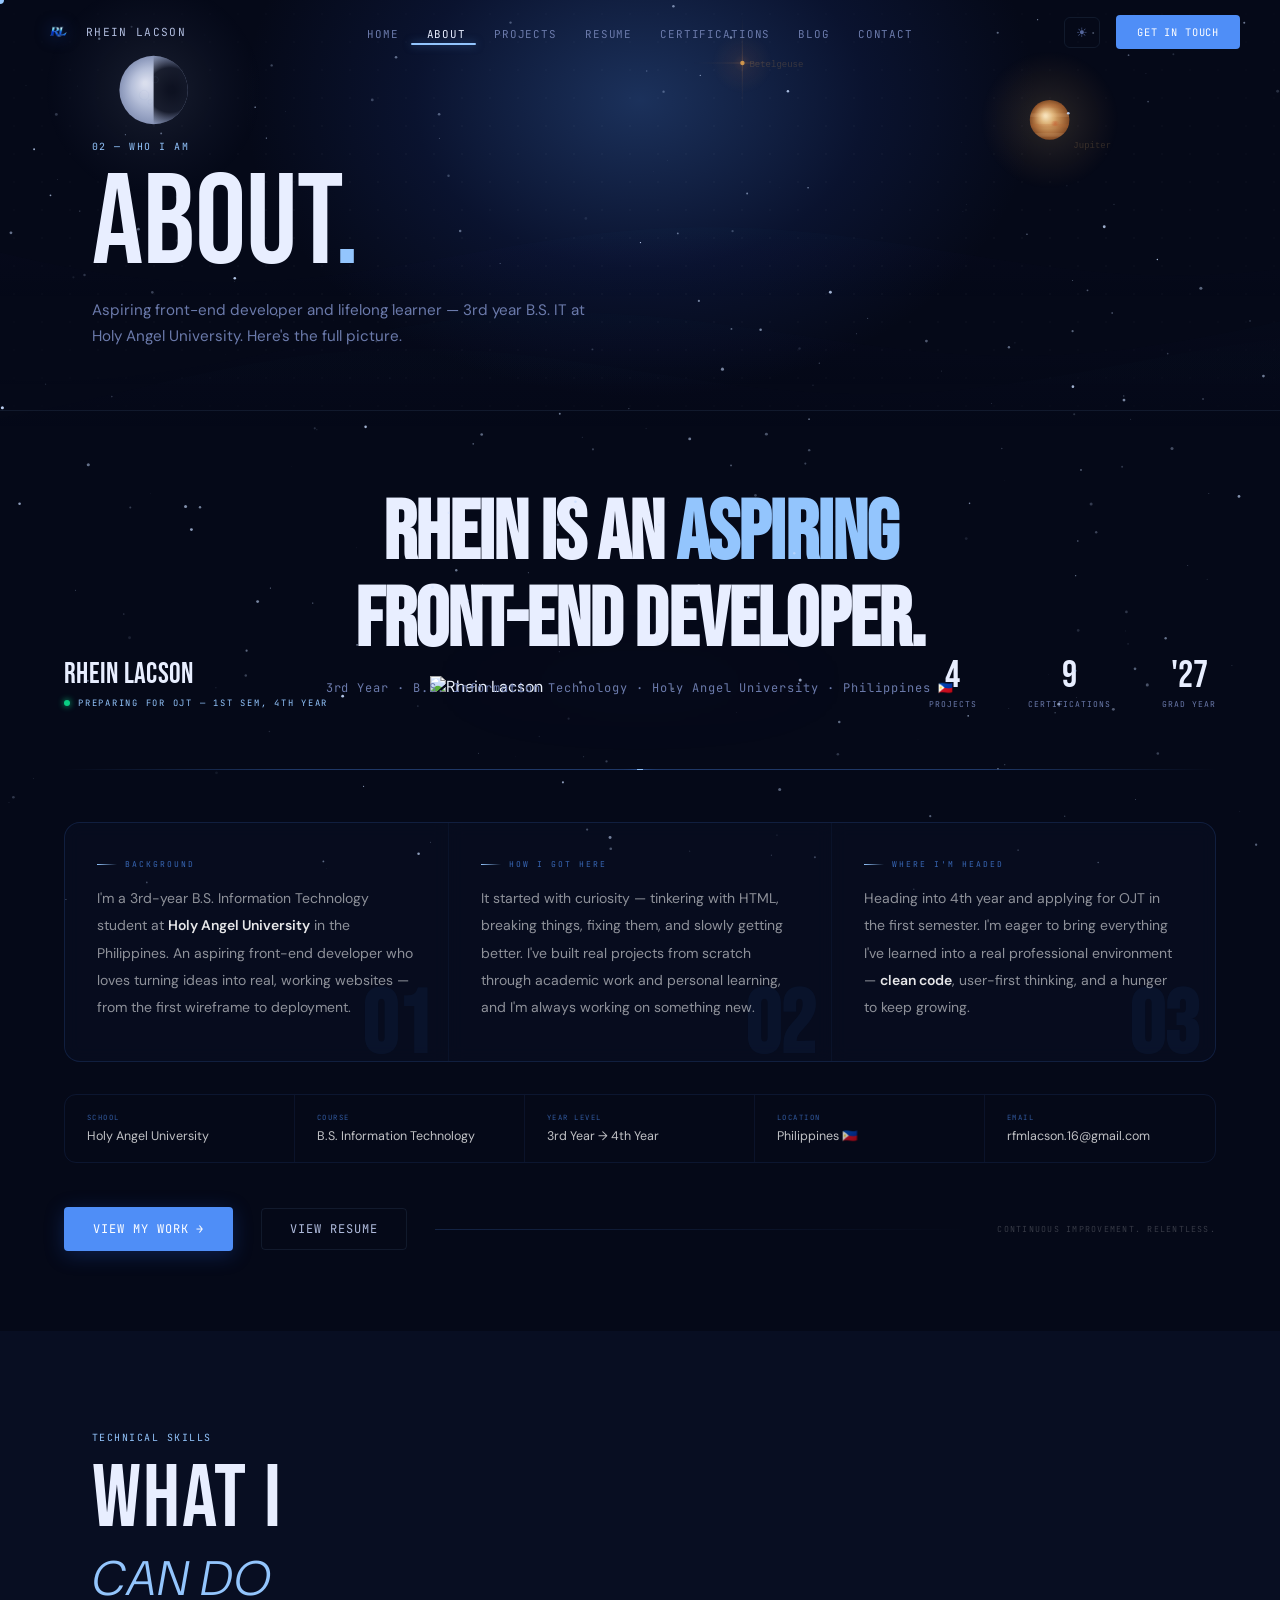
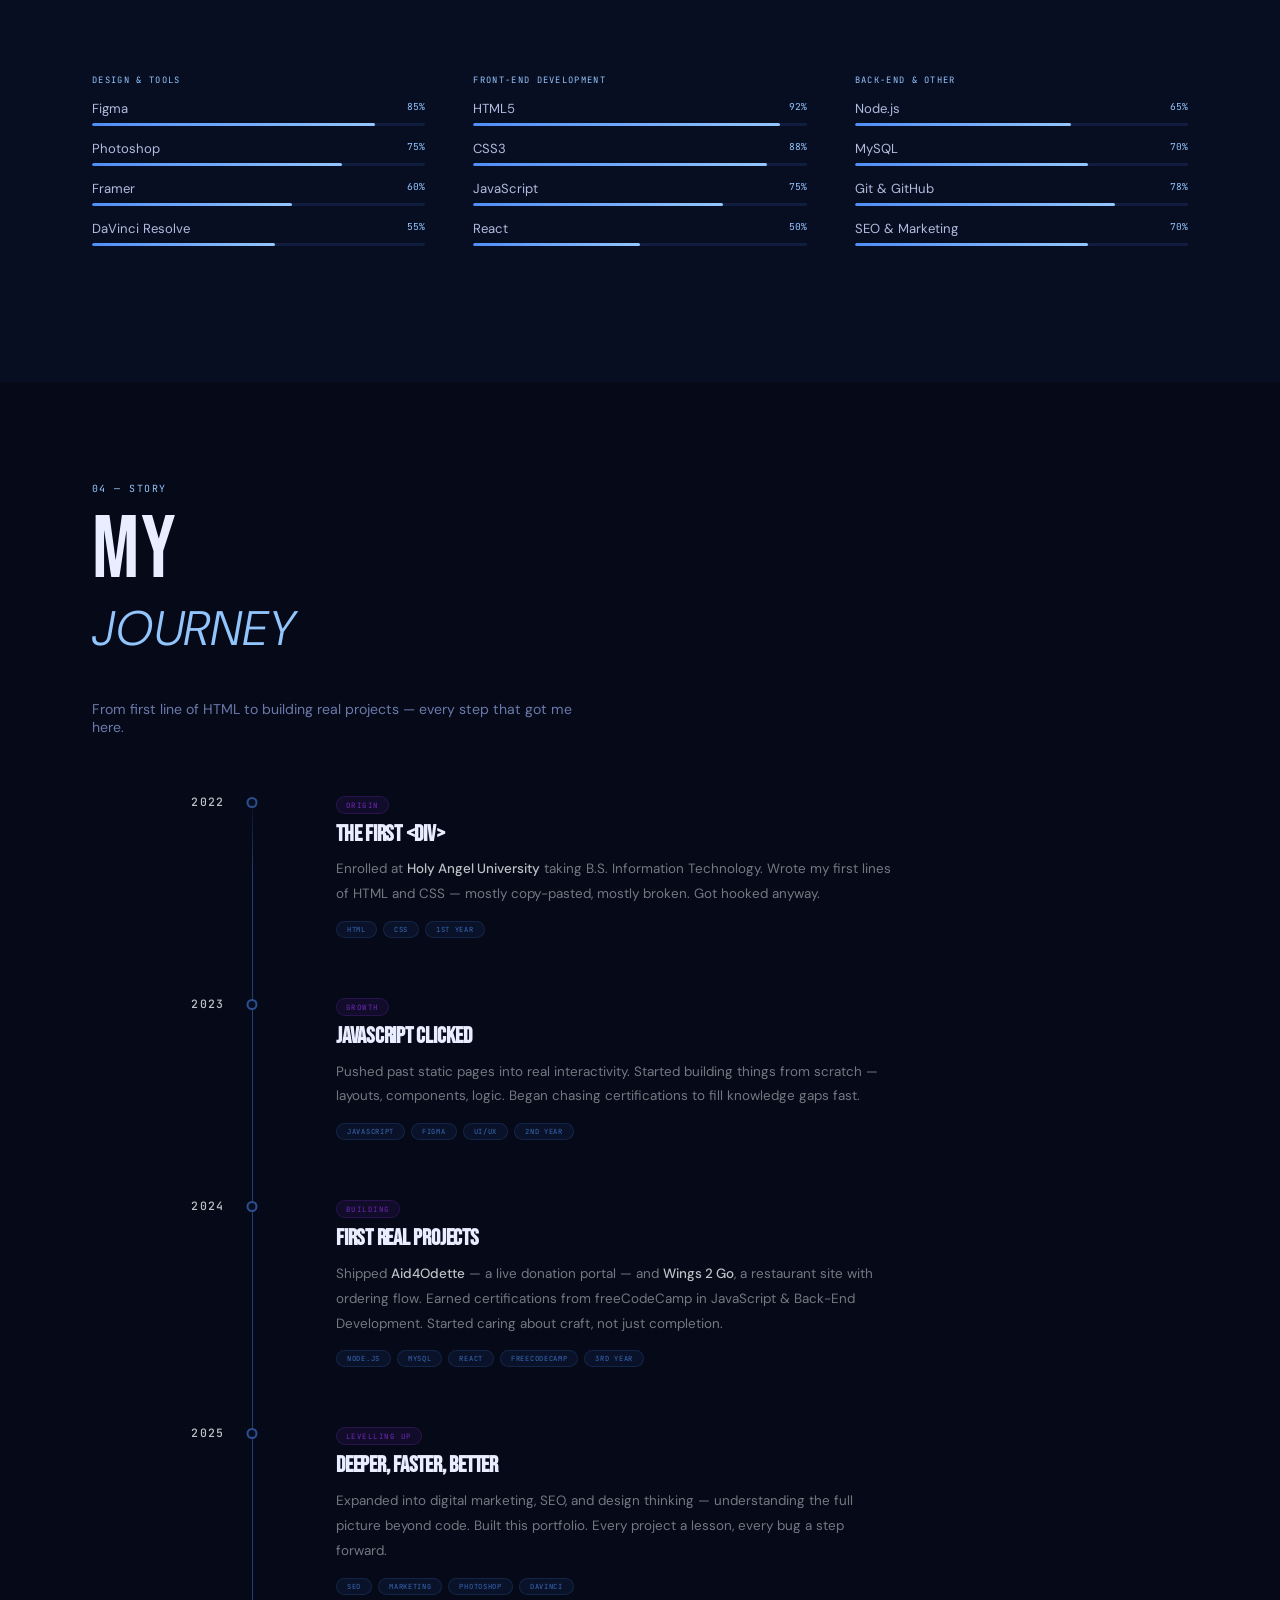
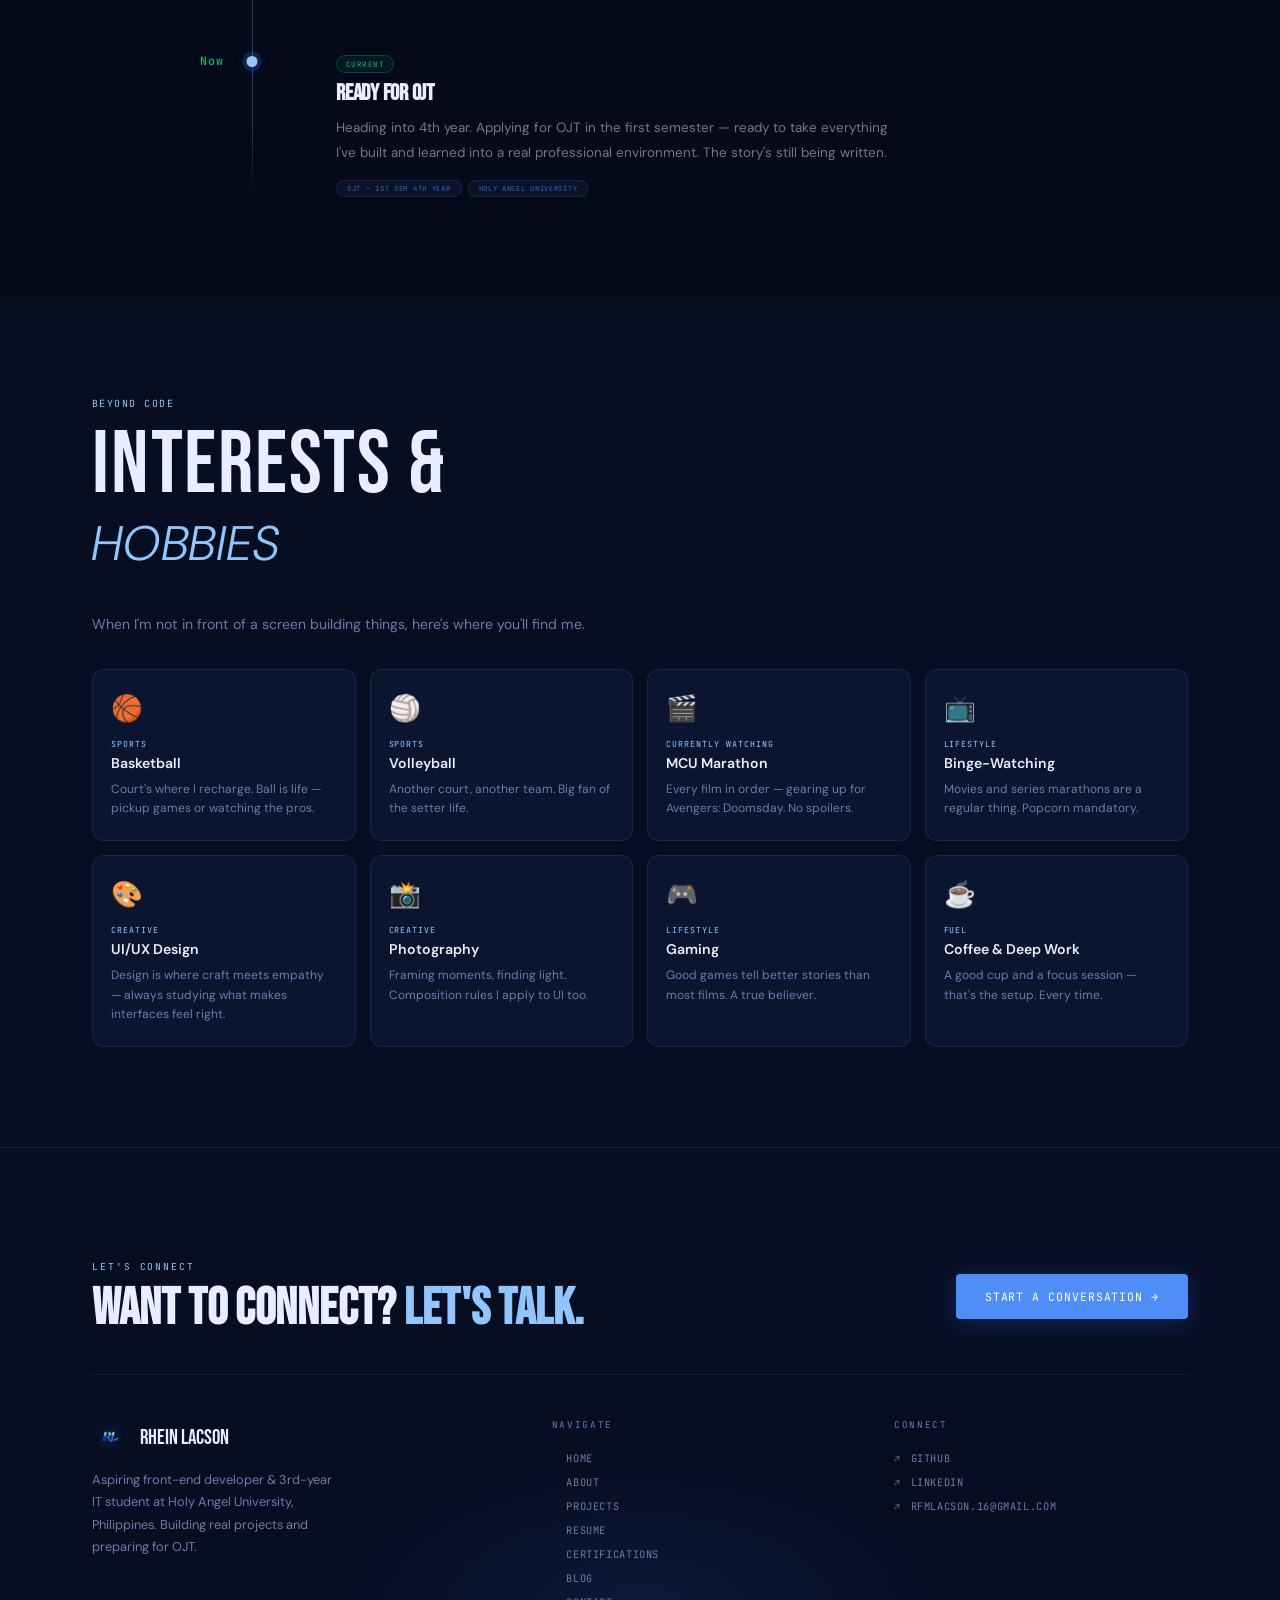
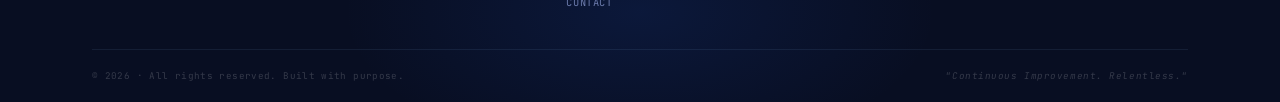
==== commit 49683ff2: "feat: replace glitch with shimmer effect on RHEIN" ====
--- a/about.html
+++ b/about.html
@@ -4,10 +4,10 @@
   <meta charset="UTF-8"/>
   <link rel="icon" type="image/png" href="assets/images/rl-logo-transparent.png"/>
   <meta name="viewport" content="width=device-width, initial-scale=1.0"/>
-  <meta name="description" content="About Rhein Lacson — IT Student & Front-End Developer at Holy Angel University, Philippines. Background, skills, and interests."/>
+  <meta name="description" content="About Rhein Lacson — aspiring front-end developer and 3rd-year B.S. IT student at Holy Angel University. Background, skills, and interests."/>
   <meta name="keywords" content="Rhein Lacson about, IT student Holy Angel University, front-end developer Philippines, web developer bio"/>
   <meta property="og:title" content="About — Rhein Lacson"/>
-  <meta property="og:description" content="IT Student & Front-End Developer. Background, technical skills, certifications, and personal interests."/>
+  <meta property="og:description" content="Aspiring front-end developer & IT student. Background, projects, certifications, and personal interests."/>
   <meta property="og:image" content="assets/images/rl-logo-new.png"/>
   <meta property="og:type" content="website"/>
   <title>About — RL</title>
@@ -22,6 +22,9 @@
       align-items: start;
     }
 
+    /* ── Editorial full-bleed layout ── */
+    .about-page-grid { display: block !important; }
+
     /* BIO BLOCK */
     .about-bio-eyebrow {
       font-family: var(--ff-mono);
@@ -112,76 +115,356 @@
     }
 
     /* RIGHT COLUMN — photo */
-    .about-photo-col { position: relative; }
-    .about-photo-wrap {
+    /* ══════════════════════════════════════════════════════
+       EDITORIAL HERO SECTION — full width, person centred
+    ══════════════════════════════════════════════════════ */
+
+    /* Full-width editorial section, no container constraint */
+    .about-editorial {
       position: relative;
-      border-radius: 14px;
+      width: 100%;
       overflow: hidden;
-      border: 1px solid var(--border);
-      aspect-ratio: 3/4;
-      max-height: 520px;
-    }
-    .about-photo-wrap img {
-      width: 100%; height: 100%;
-      object-fit: cover;
-      object-position: top;
-      display: block;
-    }
-    .about-photo-overlay {
+      padding: 0;
+    }
+
+    /* Giant heading above */
+    .editorial-headline {
+      text-align: center;
+      padding: 80px 40px 0;
+      position: relative;
+      z-index: 2;
+    }
+    .editorial-headline-main {
+      font-family: var(--ff-display);
+      font-size: clamp(2.6rem, 6.5vw, 5.2rem);
+      color: var(--white);
+      line-height: 1.05;
+      margin: 0 0 14px;
+      letter-spacing: -0.01em;
+    }
+    .editorial-headline-main em {
+      font-style: normal;
+      color: var(--blue-ll);
+    }
+    .editorial-sub {
+      font-family: var(--ff-mono);
+      font-size: 0.75rem;
+      color: var(--white-3);
+      letter-spacing: 0.08em;
+      margin: 0;
+    }
+
+    /* Photo centred, large, bleeding off edges naturally */
+    .editorial-photo-wrap {
+      position: relative;
+      display: flex;
+      justify-content: center;
+      align-items: flex-end;
+      margin-top: -20px;
+      z-index: 1;
+    }
+    .editorial-photo-wrap img {
+      width: clamp(240px, 34%, 420px);
+      height: auto;
+      display: block;
+      /* Dark bg becomes invisible against the page */
+      mix-blend-mode: lighten;
+      filter: contrast(1.05) brightness(1.0) saturate(0.95);
+      position: relative;
+      z-index: 2;
+      animation: editFloat 8s ease-in-out infinite;
+    }
+    @keyframes editFloat {
+      0%,100% { transform: translateY(0px); }
+      45%      { transform: translateY(-12px); }
+    }
+
+    /* Radial glow behind person */
+    .editorial-glow {
       position: absolute;
-      inset: 0;
-      background: linear-gradient(to top, rgba(5,9,24,0.7) 0%, transparent 50%);
-    }
-    .about-photo-tag {
-      position: absolute;
-      bottom: 20px; left: 20px; right: 20px;
-      padding: 14px 18px;
-      background: rgba(5,9,24,0.85);
-      backdrop-filter: blur(12px);
-      border: 1px solid var(--border);
-      border-radius: 10px;
-    }
-    .about-photo-tag-name {
+      left: 50%;
+      top: 30%;
+      transform: translate(-50%, -50%);
+      width: 38%;
+      height: 50%;
+      background: radial-gradient(ellipse at 50% 60%,
+        rgba(79,142,247,0.13) 0%,
+        rgba(147,51,234,0.07) 45%,
+        transparent 72%);
+      filter: blur(40px);
+      pointer-events: none;
+      z-index: 1;
+      animation: glowPulse 6s ease-in-out infinite alternate;
+    }
+    @keyframes glowPulse {
+      from { opacity: 0.6; transform: translate(-50%,-50%) scale(0.92); }
+      to   { opacity: 1;   transform: translate(-50%,-50%) scale(1.08); }
+    }
+
+    /* Bottom-of-photo info strip — name left, facts right */
+    .editorial-info-strip {
+      display: flex;
+      justify-content: space-between;
+      align-items: flex-end;
+      padding: 0 clamp(24px, 5vw, 80px) 60px;
+      margin-top: -40px;
+      position: relative;
+      z-index: 3;
+      gap: 40px;
+    }
+    .editorial-name-block {
+      flex: 0 0 auto;
+    }
+    .editorial-name {
       font-family: var(--ff-display);
-      font-size: 1rem;
+      font-size: clamp(1.1rem, 2.5vw, 1.8rem);
       color: var(--white);
       display: block;
-      margin-bottom: 2px;
-    }
-    .about-photo-tag-role {
+      letter-spacing: 0.01em;
+      margin-bottom: 5px;
+    }
+    .editorial-role {
       font-family: var(--ff-mono);
       font-size: 0.55rem;
       color: var(--blue-ll);
-      letter-spacing: 0.1em;
-      text-transform: uppercase;
-    }
-    .about-floating-badge {
+      letter-spacing: 0.2em;
+      text-transform: uppercase;
+      display: flex;
+      align-items: center;
+      gap: 8px;
+    }
+    .editorial-role::before {
+      content: '';
+      display: inline-block;
+      width: 6px; height: 6px;
+      border-radius: 50%;
+      background: #0ACF83;
+      box-shadow: 0 0 6px #0ACF83;
+      animation: pulse 2s infinite;
+    }
+    .editorial-facts {
+      display: flex;
+      gap: clamp(24px, 4vw, 60px);
+      align-items: flex-end;
+    }
+    .editorial-fact {
+      text-align: center;
+    }
+    .editorial-fact-num {
+      font-family: var(--ff-display);
+      font-size: clamp(1.6rem, 3vw, 2.8rem);
+      color: var(--white);
+      display: block;
+      line-height: 1;
+      margin-bottom: 4px;
+    }
+    .editorial-fact-label {
+      font-family: var(--ff-mono);
+      font-size: 0.5rem;
+      color: var(--white-3);
+      letter-spacing: 0.12em;
+      text-transform: uppercase;
+      display: block;
+    }
+
+    /* ── LEVELLED-UP BOTTOM SECTION ─────────────────────── */
+
+    /* Full-width rule with fading ends */
+    .editorial-rule {
+      border: none;
+      height: 1px;
+      background: linear-gradient(to right,
+        transparent 0%,
+        rgba(79,142,247,0.35) 20%,
+        rgba(79,142,247,0.35) 80%,
+        transparent 100%);
+      margin: 0 clamp(24px, 5vw, 80px);
+      position: relative;
+    }
+    /* Tiny glowing dot on the rule */
+    .editorial-rule::after {
+      content: '';
       position: absolute;
-      top: 24px; right: -16px;
-      background: var(--black-3);
-      border: 1px solid var(--border);
-      border-radius: 10px;
-      padding: 12px 16px;
-      text-align: center;
-    }
-    .about-floating-badge-num {
+      left: 50%;
+      top: 50%;
+      transform: translate(-50%, -50%);
+      width: 6px; height: 6px;
+      border-radius: 50%;
+      background: var(--blue-ll);
+      box-shadow: 0 0 12px 4px rgba(79,142,247,0.5);
+    }
+
+    /* Bio grid — numbered cards with hover lift */
+    .editorial-bio-grid {
+      display: grid;
+      grid-template-columns: 1fr 1fr 1fr;
+      gap: 1px;
+      margin: 52px clamp(24px, 5vw, 80px) 0;
+      background: rgba(79,142,247,0.08);
+      border: 1px solid rgba(79,142,247,0.1);
+      border-radius: 16px;
+      overflow: hidden;
+    }
+    .editorial-bio-col {
+      position: relative;
+      padding: 36px 32px 40px;
+      background: rgba(5,9,24,0.6);
+      backdrop-filter: blur(8px);
+      transition: background 0.3s ease;
+      overflow: hidden;
+    }
+    .editorial-bio-col:hover {
+      background: rgba(10,15,40,0.9);
+    }
+    /* Animated gradient top border on hover */
+    .editorial-bio-col::before {
+      content: '';
+      position: absolute;
+      top: 0; left: 0; right: 0;
+      height: 2px;
+      background: linear-gradient(90deg, var(--blue), var(--blue-ll), rgba(147,51,234,0.8));
+      transform: scaleX(0);
+      transform-origin: left;
+      transition: transform 0.4s cubic-bezier(0.23,1,0.32,1);
+    }
+    .editorial-bio-col:hover::before { transform: scaleX(1); }
+    /* Large ghost number */
+    .editorial-bio-col::after {
+      content: attr(data-num);
+      position: absolute;
+      bottom: -10px; right: 16px;
       font-family: var(--ff-display);
-      font-size: 1.6rem;
-      color: var(--blue-ll);
+      font-size: 5.5rem;
+      font-weight: 900;
+      color: rgba(79,142,247,0.055);
       line-height: 1;
-      display: block;
-    }
-    .about-floating-badge-label {
-      font-family: var(--ff-mono);
-      font-size: 0.48rem;
-      color: var(--white-3);
-      letter-spacing: 0.1em;
-      text-transform: uppercase;
-      display: block;
-      margin-top: 4px;
-    }
-
-    /* SKILLS SECTION */
+      pointer-events: none;
+      transition: color 0.3s ease, transform 0.3s ease;
+    }
+    .editorial-bio-col:hover::after {
+      color: rgba(79,142,247,0.1);
+      transform: translateY(-4px);
+    }
+    .editorial-bio-label {
+      font-family: var(--ff-mono);
+      font-size: 0.5rem;
+      color: rgba(79,142,247,0.7);
+      letter-spacing: 0.25em;
+      text-transform: uppercase;
+      display: block;
+      margin-bottom: 16px;
+      display: flex;
+      align-items: center;
+      gap: 8px;
+    }
+    .editorial-bio-label::before {
+      content: '';
+      display: inline-block;
+      width: 20px; height: 1px;
+      background: linear-gradient(to right, var(--blue-ll), transparent);
+      flex-shrink: 0;
+    }
+    .editorial-bio-text {
+      font-size: 0.875rem;
+      color: rgba(255,255,255,0.55);
+      line-height: 1.95;
+      margin: 0;
+      position: relative;
+      z-index: 1;
+    }
+    .editorial-bio-text strong { color: rgba(255,255,255,0.9); font-weight: 600; }
+
+    /* Meta strip — table-like, sharp */
+    .editorial-meta {
+      margin: 32px clamp(24px, 5vw, 80px) 0;
+      display: grid;
+      grid-template-columns: repeat(5, 1fr);
+      border: 1px solid rgba(79,142,247,0.1);
+      border-radius: 12px;
+      overflow: hidden;
+    }
+    .editorial-meta-item {
+      padding: 18px 22px;
+      border-right: 1px solid rgba(79,142,247,0.08);
+      position: relative;
+      transition: background 0.25s ease;
+    }
+    .editorial-meta-item:last-child { border-right: none; }
+    .editorial-meta-item:hover { background: rgba(79,142,247,0.05); }
+    .editorial-meta-item strong {
+      font-family: var(--ff-mono);
+      font-size: 0.45rem;
+      color: rgba(79,142,247,0.6);
+      letter-spacing: 0.2em;
+      text-transform: uppercase;
+      display: block;
+      margin-bottom: 6px;
+      font-weight: 400;
+    }
+    .editorial-meta-item span,
+    .editorial-meta-item a {
+      font-size: 0.78rem;
+      color: rgba(255,255,255,0.75);
+      text-decoration: none;
+      display: block;
+      transition: color 0.2s;
+    }
+    .editorial-meta-item a:hover { color: var(--blue-ll); }
+
+    /* CTA — more editorial, asymmetric */
+    .editorial-cta {
+      display: flex;
+      align-items: center;
+      gap: 28px;
+      margin: 44px clamp(24px, 5vw, 80px) 0;
+      padding-bottom: 80px;
+    }
+    /* Decorative line between CTA and edge */
+    .editorial-cta-line {
+      flex: 1;
+      height: 1px;
+      background: linear-gradient(to right, rgba(79,142,247,0.2), transparent);
+    }
+    .editorial-cta-tagline {
+      font-family: var(--ff-mono);
+      font-size: 0.52rem;
+      color: rgba(255,255,255,0.2);
+      letter-spacing: 0.15em;
+      text-transform: uppercase;
+      white-space: nowrap;
+    }
+
+    @media (max-width: 860px) {
+      .editorial-bio-grid {
+        grid-template-columns: 1fr;
+        margin: 36px clamp(16px,4vw,40px) 0;
+      }
+      .editorial-meta {
+        grid-template-columns: 1fr 1fr;
+        margin: 24px clamp(16px,4vw,40px) 0;
+      }
+      .editorial-meta-item { border-right: 1px solid rgba(79,142,247,0.08); }
+      .editorial-meta-item:nth-child(2n) { border-right: none; }
+      .editorial-meta-item:nth-child(n+3) { border-top: 1px solid rgba(79,142,247,0.08); }
+      .editorial-cta {
+        flex-wrap: wrap;
+        margin: 32px clamp(16px,4vw,40px) 0;
+      }
+      .editorial-cta-line, .editorial-cta-tagline { display: none; }
+    }
+
+    /* Hide old photo col */
+    .about-photo-col { display: none !important; }
+    .about-page-grid > div:first-child { display: none !important; }
+
+    @media (max-width: 860px) {
+      .editorial-bio-grid { grid-template-columns: 1fr; gap: 28px; }
+      .editorial-info-strip { flex-direction: column; align-items: flex-start; gap: 24px; margin-top: -40px; }
+      .editorial-facts { gap: 28px; }
+      .editorial-headline-main { font-size: clamp(2rem, 8vw, 3.2rem); }
+    }
+
+    /* SKILLS SECTION */    /* SKILLS SECTION */
     .skills-section-title {
       font-family: var(--ff-display);
       font-size: 1.5rem;
@@ -237,54 +520,148 @@
     }
 
     /* CERT HIGHLIGHTS ON ABOUT */
-    .about-cert-grid {
+    /* ══════════════════════════════════════
+       TIMELINE — coding journey
+    ══════════════════════════════════════ */
+    .timeline-wrap {
+      position: relative;
+      margin-top: 56px;
+      padding-left: 0;
+    }
+
+    /* Vertical spine */
+    .timeline-spine {
+      position: absolute;
+      left: 160px;
+      top: 0; bottom: 0;
+      width: 1px;
+      background: linear-gradient(to bottom,
+        transparent 0%,
+        rgba(79,142,247,0.4) 8%,
+        rgba(79,142,247,0.4) 92%,
+        transparent 100%);
+    }
+
+    .timeline-item {
       display: grid;
-      grid-template-columns: repeat(3, 1fr);
-      gap: 12px;
-      margin-top: 20px;
-    }
-    .about-cert-card {
-      padding: 16px;
-      background: var(--black-3);
-      border: 1px solid var(--border);
-      border-radius: 8px;
-      text-decoration: none;
+      grid-template-columns: 160px 1fr;
+      gap: 0 48px;
+      position: relative;
+      margin-bottom: 0;
+      padding-bottom: 56px;
+    }
+    .timeline-item:last-child { padding-bottom: 0; }
+
+    /* Year label — left column */
+    .timeline-year {
+      font-family: var(--ff-mono);
+      font-size: 0.72rem;
+      color: rgba(255,255,255,0.75);
+      letter-spacing: 0.1em;
+      text-align: right;
+      padding-top: 2px;
+      padding-right: 28px;
+      user-select: none;
+      font-weight: 500;
+    }
+    .timeline-item.is-now .timeline-year {
+      color: rgba(10,207,131,0.9);
+    }
+
+    /* Dot on the spine */
+    .timeline-dot {
+      position: absolute;
+      left: 160px;
+      top: 5px;
+      transform: translateX(-50%);
+      width: 11px; height: 11px;
+      border-radius: 50%;
+      background: var(--black-2, #0d1224);
+      border: 2px solid rgba(79,142,247,0.5);
+      transition: border-color 0.3s, box-shadow 0.3s;
+      z-index: 1;
+    }
+    .timeline-item:hover .timeline-dot {
+      border-color: var(--blue-ll);
+      box-shadow: 0 0 10px rgba(79,142,247,0.5);
+    }
+    /* Active/current dot */
+    .timeline-item.is-now .timeline-dot {
+      background: var(--blue-ll);
+      border-color: var(--blue-ll);
+      box-shadow: 0 0 0 4px rgba(79,142,247,0.15), 0 0 14px rgba(79,142,247,0.4);
+      animation: nowPulse 2.5s ease-in-out infinite;
+    }
+    @keyframes nowPulse {
+      0%,100% { box-shadow: 0 0 0 4px rgba(79,142,247,0.15), 0 0 14px rgba(79,142,247,0.4); }
+      50%      { box-shadow: 0 0 0 8px rgba(79,142,247,0.08), 0 0 22px rgba(79,142,247,0.6); }
+    }
+
+    /* Content — right column */
+    .timeline-content {
+      padding-left: 36px;
+      border-left: none;
+    }
+    .timeline-tag {
+      font-family: var(--ff-mono);
+      font-size: 0.46rem;
+      color: rgba(147,51,234,0.75);
+      letter-spacing: 0.2em;
+      text-transform: uppercase;
+      display: inline-block;
+      margin-bottom: 8px;
+      background: rgba(147,51,234,0.08);
+      padding: 3px 9px;
+      border-radius: 20px;
+      border: 1px solid rgba(147,51,234,0.2);
+    }
+    .timeline-item.is-now .timeline-tag {
+      color: rgba(10,207,131,0.9);
+      background: rgba(10,207,131,0.08);
+      border-color: rgba(10,207,131,0.25);
+    }
+    .timeline-title {
+      font-family: var(--ff-display);
+      font-size: clamp(1.1rem, 2vw, 1.45rem);
+      color: var(--white);
+      margin: 0 0 10px;
+      line-height: 1.1;
+      letter-spacing: -0.01em;
+    }
+    .timeline-desc {
+      font-size: 0.84rem;
+      color: rgba(255,255,255,0.45);
+      line-height: 1.85;
+      margin: 0;
+      max-width: 560px;
+    }
+    .timeline-desc strong { color: rgba(255,255,255,0.75); font-weight: 500; }
+
+    /* Skill pills on each entry */
+    .timeline-pills {
       display: flex;
-      flex-direction: column;
+      flex-wrap: wrap;
       gap: 6px;
-      transition: border-color 0.2s, transform 0.2s;
-      position: relative;
-      overflow: hidden;
-    }
-    .about-cert-card::before {
-      content: '';
-      position: absolute;
-      top: 0; left: 0; right: 0;
-      height: 2px;
-      background: linear-gradient(90deg, var(--blue), var(--blue-ll));
-      transform: scaleX(0);
-      transform-origin: left;
-      transition: transform 0.3s;
-    }
-    .about-cert-card:hover { border-color: var(--border-hi); transform: translateY(-2px); }
-    .about-cert-card:hover::before { transform: scaleX(1); }
-    .about-cert-issuer {
-      font-family: var(--ff-mono);
-      font-size: 0.5rem;
-      color: var(--blue-ll);
+      margin-top: 14px;
+    }
+    .timeline-pill {
+      font-family: var(--ff-mono);
+      font-size: 0.44rem;
+      color: rgba(79,142,247,0.7);
+      background: rgba(79,142,247,0.07);
+      border: 1px solid rgba(79,142,247,0.15);
+      padding: 3px 10px;
+      border-radius: 20px;
       letter-spacing: 0.1em;
       text-transform: uppercase;
     }
-    .about-cert-name {
-      font-size: 0.78rem;
-      color: var(--white);
-      line-height: 1.3;
-      font-weight: 600;
-    }
-    .about-cert-year {
-      font-family: var(--ff-mono);
-      font-size: 0.52rem;
-      color: var(--white-3);
+
+    @media (max-width: 640px) {
+      .timeline-spine { left: 90px; }
+      .timeline-item { grid-template-columns: 90px 1fr; gap: 0 28px; }
+      .timeline-dot  { left: 90px; }
+      .timeline-year { padding-right: 20px; font-size: 0.62rem; }
+      .timeline-content { padding-left: 24px; }
     }
 
     /* INTERESTS */
@@ -343,7 +720,8 @@
 
     @media (max-width: 900px) {
       .about-page-grid { grid-template-columns: 1fr; gap: 48px; }
-      .about-floating-badge { display: none; }
+      .about-floating-badge { top: 8px; right: 8px; }
+      .about-float-scene { min-height: 420px; }
       .about-cert-grid { grid-template-columns: repeat(2, 1fr); }
       .interests-grid { grid-template-columns: repeat(2, 1fr); }
     }
@@ -390,115 +768,99 @@
     <div class="container page-hero-inner">
       <span class="eyebrow">02 — Who I Am</span>
       <h1 class="page-title">ABOUT<span style="color:var(--blue-ll)">.</span></h1>
-      <p class="page-subtitle">IT student, front-end developer, and lifelong learner based in the Philippines. Here's the full picture.</p>
+      <p class="page-subtitle">Aspiring front-end developer and lifelong learner — 3rd year B.S. IT at Holy Angel University. Here's the full picture.</p>
     </div>
   </div>
 
-  <!-- BIO + PHOTO -->
-  <section class="section">
-    <div class="container">
-      <div class="about-page-grid">
-
-        <!-- LEFT — Bio -->
-        <div>
-          <span class="about-bio-eyebrow reveal">Personal Bio</span>
-          <h2 class="about-bio-heading reveal">Rhein<br>Lacson.</h2>
-          <p class="about-bio-text reveal">I'm a 3rd-year B.S. Information Technology student at <strong style="color:var(--white)">Holy Angel University</strong> in the Philippines, specializing in web development, UI/UX design, and database management. I care about building things that are fast, purposeful, and genuinely good-looking.</p>
-          <p class="about-bio-text reveal">My journey started with curiosity — tinkering with HTML, breaking things, fixing them, and slowly getting better. Today I build full-page web experiences from scratch: from the first wireframe sketch to the deployed live site.</p>
-          <p class="about-bio-text reveal">I believe great software is empathetic. Every click, scroll, and interaction represents a real human on the other side — and that responsibility shapes how I design and code.</p>
-
-          <div class="about-page-stats reveal">
-            <div class="about-page-stat">
-              <span class="about-page-stat-num">4</span>
-              <span class="about-page-stat-label">Projects Built</span>
-            </div>
-            <div class="about-page-stat">
-              <span class="about-page-stat-num">9</span>
-              <span class="about-page-stat-label">Certifications</span>
-            </div>
-            <div class="about-page-stat">
-              <span class="about-page-stat-num">'27</span>
-              <span class="about-page-stat-label">Grad Year</span>
-            </div>
-          </div>
-
-          <div class="about-info-list reveal">
-            <div class="about-info-row">
-              <span class="about-info-key">Status</span>
-              <span class="about-info-val"><span class="about-avail-dot"></span>Available for OJT &amp; Freelance</span>
-            </div>
-            <div class="about-info-row">
-              <span class="about-info-key">School</span>
-              <span class="about-info-val">Holy Angel University</span>
-            </div>
-            <div class="about-info-row">
-              <span class="about-info-key">Course</span>
-              <span class="about-info-val">B.S. Information Technology</span>
-            </div>
-            <div class="about-info-row">
-              <span class="about-info-key">Year Level</span>
-              <span class="about-info-val">3rd Year</span>
-            </div>
-            <div class="about-info-row">
-              <span class="about-info-key">Location</span>
-              <span class="about-info-val">Philippines 🇵🇭</span>
-            </div>
-            <div class="about-info-row">
-              <span class="about-info-key">Email</span>
-              <span class="about-info-val"><a href="mailto:rfmlacson.16@gmail.com" style="color:var(--blue-ll)">rfmlacson.16@gmail.com</a></span>
-            </div>
-          </div>
-
-          <div style="display:flex;gap:12px;margin-top:28px;" class="reveal">
-            <a href="projects.html" class="btn-primary">View My Work →</a>
-            <a href="resume.html" class="btn-ghost">View Resume</a>
-          </div>
-        </div>
-
-        <!-- RIGHT — Photo -->
-        <div class="about-photo-col reveal">
-          <div style="position:relative;">
-            <div class="about-photo-wrap">
-              <img src="assets/images/rheinel-photo-clean.png" alt="Rhein Lacson — IT Student & Web Developer"/>
-              <div class="about-photo-overlay"></div>
-              <div class="about-photo-tag">
-                <span class="about-photo-tag-name">Rhein Lacson</span>
-                <span class="about-photo-tag-role">IT Student &amp; Front-End Developer</span>
-              </div>
-            </div>
-            <div class="about-floating-badge">
-              <span class="about-floating-badge-num">9</span>
-              <span class="about-floating-badge-label">Verified<br>Certs</span>
-            </div>
-          </div>
-
-          <!-- Approach / values block -->
-          <div style="margin-top:20px;display:grid;grid-template-columns:1fr 1fr;gap:12px;">
-            <div style="padding:18px;background:var(--black-3);border:1px solid var(--border);border-radius:12px;">
-              <span style="font-size:1.2rem;display:block;margin-bottom:8px;">⚡</span>
-              <span style="font-size:0.82rem;color:var(--white);font-weight:600;display:block;margin-bottom:4px;">Fast Learner</span>
-              <span style="font-size:0.72rem;color:var(--white-3);line-height:1.5;">Picks up new tools and frameworks quickly — always building something.</span>
-            </div>
-            <div style="padding:18px;background:var(--black-3);border:1px solid var(--border);border-radius:12px;">
-              <span style="font-size:1.2rem;display:block;margin-bottom:8px;">🎯</span>
-              <span style="font-size:0.82rem;color:var(--white);font-weight:600;display:block;margin-bottom:4px;">Detail-Oriented</span>
-              <span style="font-size:0.72rem;color:var(--white-3);line-height:1.5;">Pixel-perfect by habit. Clean code, clean design — no loose ends.</span>
-            </div>
-            <div style="padding:18px;background:var(--black-3);border:1px solid var(--border);border-radius:12px;">
-              <span style="font-size:1.2rem;display:block;margin-bottom:8px;">🤝</span>
-              <span style="font-size:0.82rem;color:var(--white);font-weight:600;display:block;margin-bottom:4px;">Team Player</span>
-              <span style="font-size:0.72rem;color:var(--white-3);line-height:1.5;">Comfortable collaborating across design, dev, and stakeholder teams.</span>
-            </div>
-            <div style="padding:18px;background:var(--black-3);border:1px solid var(--border);border-radius:12px;">
-              <span style="font-size:1.2rem;display:block;margin-bottom:8px;">🚀</span>
-              <span style="font-size:0.82rem;color:var(--white);font-weight:600;display:block;margin-bottom:4px;">Outcome-Driven</span>
-              <span style="font-size:0.72rem;color:var(--white-3);line-height:1.5;">Ships work that solves real problems — not just looks good in mockups.</span>
-            </div>
-          </div>
-        </div>
-
-      </div>
+  <!-- EDITORIAL BIO SECTION -->
+  <section class="about-editorial reveal">
+
+    <!-- Headline above photo -->
+    <div class="editorial-headline">
+      <h2 class="editorial-headline-main">
+        Rhein is an <em>Aspiring</em><br>Front-End Developer.
+      </h2>
+      <p class="editorial-sub">3rd Year · B.S. Information Technology · Holy Angel University · Philippines 🇵🇭</p>
     </div>
+
+    <!-- Centred photo, dark bg dissolves into page -->
+    <div class="editorial-photo-wrap">
+      <div class="editorial-glow"></div>
+      <img src="assets/images/rhein_cutout.png" alt="Rhein Lacson"/>
+    </div>
+
+    <!-- Name + stats strip below photo -->
+    <div class="editorial-info-strip">
+      <div class="editorial-name-block">
+        <span class="editorial-name">Rhein Lacson</span>
+        <span class="editorial-role">Preparing for OJT — 1st Sem, 4th Year</span>
+      </div>
+      <div class="editorial-facts">
+        <div class="editorial-fact">
+          <span class="editorial-fact-num">4</span>
+          <span class="editorial-fact-label">Projects</span>
+        </div>
+        <div class="editorial-fact">
+          <span class="editorial-fact-num">9</span>
+          <span class="editorial-fact-label">Certifications</span>
+        </div>
+        <div class="editorial-fact">
+          <span class="editorial-fact-num">'27</span>
+          <span class="editorial-fact-label">Grad Year</span>
+        </div>
+      </div>
+    </div>
+
+    <hr class="editorial-rule"/>
+
+    <!-- Bio — 3 numbered cards -->
+    <div class="editorial-bio-grid reveal">
+      <div class="editorial-bio-col" data-num="01">
+        <span class="editorial-bio-label">Background</span>
+        <p class="editorial-bio-text">I'm a 3rd-year B.S. Information Technology student at <strong>Holy Angel University</strong> in the Philippines. An aspiring front-end developer who loves turning ideas into real, working websites — from the first wireframe to deployment.</p>
+      </div>
+      <div class="editorial-bio-col" data-num="02">
+        <span class="editorial-bio-label">How I Got Here</span>
+        <p class="editorial-bio-text">It started with curiosity — tinkering with HTML, breaking things, fixing them, and slowly getting better. I've built real projects from scratch through academic work and personal learning, and I'm always working on something new.</p>
+      </div>
+      <div class="editorial-bio-col" data-num="03">
+        <span class="editorial-bio-label">Where I'm Headed</span>
+        <p class="editorial-bio-text">Heading into 4th year and applying for OJT in the first semester. I'm eager to bring everything I've learned into a real professional environment — <strong>clean code</strong>, user-first thinking, and a hunger to keep growing.</p>
+      </div>
+    </div>
+
+    <!-- Meta info — table grid -->
+    <div class="editorial-meta reveal">
+      <div class="editorial-meta-item">
+        <strong>School</strong>
+        <span>Holy Angel University</span>
+      </div>
+      <div class="editorial-meta-item">
+        <strong>Course</strong>
+        <span>B.S. Information Technology</span>
+      </div>
+      <div class="editorial-meta-item">
+        <strong>Year Level</strong>
+        <span>3rd Year → 4th Year</span>
+      </div>
+      <div class="editorial-meta-item">
+        <strong>Location</strong>
+        <span>Philippines 🇵🇭</span>
+      </div>
+      <div class="editorial-meta-item">
+        <strong>Email</strong>
+        <a href="mailto:rfmlacson.16@gmail.com">rfmlacson.16@gmail.com</a>
+      </div>
+    </div>
+
+    <!-- CTAs — editorial with tagline -->
+    <div class="editorial-cta reveal">
+      <a href="projects.html" class="btn-primary">View My Work →</a>
+      <a href="resume.html" class="btn-ghost">View Resume</a>
+      <div class="editorial-cta-line"></div>
+      <span class="editorial-cta-tagline">Continuous Improvement. Relentless.</span>
+    </div>
+
   </section>
 
   <!-- SKILLS -->
@@ -582,49 +944,100 @@
     </div>
   </section>
 
-  <!-- CERTIFICATIONS -->
+  <!-- TIMELINE — Coding Journey -->
   <section class="section">
     <div class="container">
-      <span class="eyebrow reveal">Credentials</span>
-      <h2 class="section-title reveal">CERTIFI<em>CATIONS</em></h2>
-      <p style="font-size:0.88rem;color:var(--white-3);margin-bottom:8px;max-width:520px;" class="reveal">9 verified credentials from freeCodeCamp, HubSpot Academy, and Simplilearn — each targeting a specific skill gap.</p>
-      <a href="certifications.html" style="font-family:var(--ff-mono);font-size:0.6rem;color:var(--blue-ll);letter-spacing:0.08em;" class="reveal">View all certifications →</a>
-
-      <div class="about-cert-grid reveal" style="margin-top:28px;">
-        <a href="https://www.freecodecamp.org/certification/rheinlacson/back-end-development-and-apis" target="_blank" rel="noopener" class="about-cert-card">
-          <span class="about-cert-issuer">freeCodeCamp</span>
-          <span class="about-cert-name">Back End Development &amp; APIs</span>
-          <span class="about-cert-year">2024 · Verify ↗</span>
-        </a>
-        <a href="https://www.freecodecamp.org/certification/rheinlacson/javascript-algorithms-and-data-structures" target="_blank" rel="noopener" class="about-cert-card">
-          <span class="about-cert-issuer">freeCodeCamp</span>
-          <span class="about-cert-name">JavaScript Algorithms &amp; Data Structures</span>
-          <span class="about-cert-year">2024 · Verify ↗</span>
-        </a>
-        <a href="https://app-na2.hubspot.com/academy/achievements/dhwdw6lt/en/1/rheinel-fred-lacson/digital-marketing" target="_blank" rel="noopener" class="about-cert-card">
-          <span class="about-cert-issuer">HubSpot Academy</span>
-          <span class="about-cert-name">Digital Marketing</span>
-          <span class="about-cert-year">2024 · Verify ↗</span>
-        </a>
-        <a href="https://app-na2.hubspot.com/academy/achievements/ncqbnq8z/en/1/rheinel-fred-lacson/content-marketing" target="_blank" rel="noopener" class="about-cert-card">
-          <span class="about-cert-issuer">HubSpot Academy</span>
-          <span class="about-cert-name">Content Marketing</span>
-          <span class="about-cert-year">2025 · Verify ↗</span>
-        </a>
-        <a href="https://app-na2.hubspot.com/academy/achievements/4v779zl2/en/1/rheinel-fred-lacson/seo" target="_blank" rel="noopener" class="about-cert-card">
-          <span class="about-cert-issuer">HubSpot Academy</span>
-          <span class="about-cert-name">SEO</span>
-          <span class="about-cert-year">2026 · Verify ↗</span>
-        </a>
-        <a href="https://www.simplilearn.com/skillup-certificate-landing?token=[base64]%3D&referrer=https%3A%2F%2Flms.simplilearn.com%2Fcourses%2F4299%2FDesign%2520Thinking%2520for%2520Beginners%2Fcertificate%2Fdownload-skillup&%24web_only=true" target="_blank" rel="noopener" class="about-cert-card">
-          <span class="about-cert-issuer">Simplilearn</span>
-          <span class="about-cert-name">Design Thinking for Beginners</span>
-          <span class="about-cert-year">2025 · Verify ↗</span>
-        </a>
-      </div>
-
-      <div style="text-align:center;margin-top:28px;" class="reveal">
-        <a href="certifications.html" class="btn-primary">View All 9 Certifications →</a>
+      <span class="eyebrow reveal">04 — Story</span>
+      <h2 class="section-title reveal">MY<br><em>JOURNEY</em></h2>
+      <p style="font-size:0.88rem;color:var(--white-3);margin-top:12px;max-width:500px;" class="reveal">From first line of HTML to building real projects — every step that got me here.</p>
+
+      <div class="timeline-wrap reveal">
+        <!-- Vertical spine -->
+        <div class="timeline-spine"></div>
+
+        <!-- 2022 — Start -->
+        <div class="timeline-item">
+          <span class="timeline-year">2022</span>
+          <div class="timeline-dot"></div>
+          <div class="timeline-content">
+            <span class="timeline-tag">Origin</span>
+            <h3 class="timeline-title">The First &lt;div&gt;</h3>
+            <p class="timeline-desc">Enrolled at <strong>Holy Angel University</strong> taking B.S. Information Technology. Wrote my first lines of HTML and CSS — mostly copy-pasted, mostly broken. Got hooked anyway.</p>
+            <div class="timeline-pills">
+              <span class="timeline-pill">HTML</span>
+              <span class="timeline-pill">CSS</span>
+              <span class="timeline-pill">1st Year</span>
+            </div>
+          </div>
+        </div>
+
+        <!-- 2023 — Getting serious -->
+        <div class="timeline-item">
+          <span class="timeline-year">2023</span>
+          <div class="timeline-dot"></div>
+          <div class="timeline-content">
+            <span class="timeline-tag">Growth</span>
+            <h3 class="timeline-title">JavaScript Clicked</h3>
+            <p class="timeline-desc">Pushed past static pages into real interactivity. Started building things from scratch — layouts, components, logic. Began chasing certifications to fill knowledge gaps fast.</p>
+            <div class="timeline-pills">
+              <span class="timeline-pill">JavaScript</span>
+              <span class="timeline-pill">Figma</span>
+              <span class="timeline-pill">UI/UX</span>
+              <span class="timeline-pill">2nd Year</span>
+            </div>
+          </div>
+        </div>
+
+        <!-- 2024 — Projects & certs -->
+        <div class="timeline-item">
+          <span class="timeline-year">2024</span>
+          <div class="timeline-dot"></div>
+          <div class="timeline-content">
+            <span class="timeline-tag">Building</span>
+            <h3 class="timeline-title">First Real Projects</h3>
+            <p class="timeline-desc">Shipped <strong>Aid4Odette</strong> — a live donation portal — and <strong>Wings 2 Go</strong>, a restaurant site with ordering flow. Earned certifications from freeCodeCamp in JavaScript &amp; Back-End Development. Started caring about craft, not just completion.</p>
+            <div class="timeline-pills">
+              <span class="timeline-pill">Node.js</span>
+              <span class="timeline-pill">MySQL</span>
+              <span class="timeline-pill">React</span>
+              <span class="timeline-pill">freeCodeCamp</span>
+              <span class="timeline-pill">3rd Year</span>
+            </div>
+          </div>
+        </div>
+
+        <!-- 2025 — Levelling up -->
+        <div class="timeline-item">
+          <span class="timeline-year">2025</span>
+          <div class="timeline-dot"></div>
+          <div class="timeline-content">
+            <span class="timeline-tag">Levelling Up</span>
+            <h3 class="timeline-title">Deeper, Faster, Better</h3>
+            <p class="timeline-desc">Expanded into digital marketing, SEO, and design thinking — understanding the full picture beyond code. Built this portfolio. Every project a lesson, every bug a step forward.</p>
+            <div class="timeline-pills">
+              <span class="timeline-pill">SEO</span>
+              <span class="timeline-pill">Marketing</span>
+              <span class="timeline-pill">Photoshop</span>
+              <span class="timeline-pill">DaVinci</span>
+            </div>
+          </div>
+        </div>
+
+        <!-- NOW — OJT -->
+        <div class="timeline-item is-now">
+          <span class="timeline-year">Now</span>
+          <div class="timeline-dot"></div>
+          <div class="timeline-content">
+            <span class="timeline-tag">Current</span>
+            <h3 class="timeline-title">Ready for OJT</h3>
+            <p class="timeline-desc">Heading into 4th year. Applying for OJT in the first semester — ready to take everything I've built and learned into a real professional environment. The story's still being written.</p>
+            <div class="timeline-pills">
+              <span class="timeline-pill">OJT — 1st Sem 4th Year</span>
+              <span class="timeline-pill">Holy Angel University</span>
+            </div>
+          </div>
+        </div>
+
       </div>
     </div>
   </section>
@@ -707,7 +1120,7 @@
       <div class="footer-cta-row">
         <div class="footer-cta-left">
           <span class="footer-cta-eyebrow">Let's Connect</span>
-          <h2 class="footer-cta-heading">Got a project? <span>Let's build.</span></h2>
+          <h2 class="footer-cta-heading">Want to connect? <span>Let's talk.</span></h2>
         </div>
         <a href="contact.html" class="footer-cta-btn">Start a Conversation →</a>
       </div>
@@ -717,7 +1130,7 @@
             <img src="assets/images/rl-logo-transparent.png" alt="RL" class="footer-logo-img"/>
             <span class="footer-name">Rhein Lacson</span>
           </div>
-          <p class="footer-desc">IT Student &amp; Front-End Developer at Holy Angel University, Philippines. Building fast, responsive, and purposeful web experiences.</p>
+          <p class="footer-desc">Aspiring front-end developer &amp; 3rd-year IT student at Holy Angel University, Philippines. Building real projects and preparing for OJT.</p>
         </div>
         <div>
           <span class="footer-col-title">Navigate</span>
@@ -760,6 +1173,24 @@
     });
   }, { threshold: 0.2 });
   fills.forEach(f => obs.observe(f));
+
+  // Timeline stagger — each item slides in as it enters viewport
+  const tlItems = document.querySelectorAll('.timeline-item');
+  tlItems.forEach((item, i) => {
+    item.style.opacity = '0';
+    item.style.transform = 'translateX(-18px)';
+    item.style.transition = `opacity 0.55s ease ${i * 0.12}s, transform 0.55s cubic-bezier(0.23,1,0.32,1) ${i * 0.12}s`;
+  });
+  const tlObs = new IntersectionObserver((entries) => {
+    entries.forEach(e => {
+      if (e.isIntersecting) {
+        e.target.style.opacity = '1';
+        e.target.style.transform = 'translateX(0)';
+        tlObs.unobserve(e.target);
+      }
+    });
+  }, { threshold: 0.15 });
+  tlItems.forEach(item => tlObs.observe(item));
 </script>
 <script src="js/script.js"></script>
 <canvas class="stars-canvas" id="starsCanvas"></canvas>
--- a/css/style.css
+++ b/css/style.css
@@ -1,7 +1,5 @@
 /* ============================================================
-   RHEINEL FRED M. LACSON — Portfolio v3.0
-   Aesthetic: Dark editorial · Electric blue · Bold typography
-   Fonts: Bebas Neue (display) + DM Sans (body) + JetBrains Mono
+   RHEINEL FRED M. LACSON — Portfolio
    ============================================================ */
 
    @import url('https://fonts.googleapis.com/css2?family=Bebas+Neue&family=DM+Sans:ital,wght@0,300;0,400;0,500;0,600;1,300;1,400&family=JetBrains+Mono:wght@300;400;500&display=swap');
@@ -900,9 +898,7 @@
    
    /* Gradient overlays for visual appeal */
    .proj-visual-overlay {
-     position: absolute; inset: 0; z-index: 1;
-     background: linear-gradient(to bottom, transparent 50%, rgba(8,8,8,0.6) 100%);
-     pointer-events: none;
+     display: none;
    }
    
    .project-full-info {}
@@ -1830,4 +1826,498 @@
      .nav-links.open li:nth-child(7) { transition-delay: 0.32s; }
      .nav-links.open .menu-avail     { transition-delay: 0.36s; }
      .nav-links.open .menu-socials   { transition-delay: 0.40s; }
-   }+   }
+/* ══════════════════════════════════════════════
+   GLITCH EFFECT — RHEIN. hero name
+══════════════════════════════════════════════ */
+/* ══════════════════════════════════════════════
+   GLITCH — RHEIN. hero name  (orange + purple)
+══════════════════════════════════════════════ */
+
+/* Main element: multi-movement idle — skew, scale, shake, clip, float */
+/* ══════════════════════════════════════════════
+   RHEIN — Elegant Shimmer Effect
+   Soft light sweep on idle · Glow lift on hover
+   No jarring motion, no eye strain — just class.
+══════════════════════════════════════════════ */
+
+/* The shimmer sweep — a gradient moves L→R */
+@keyframes shimmer-sweep {
+  0%   { background-position: -200% center; }
+  100% { background-position:  200% center; }
+}
+
+/* Subtle breathing glow pulse on idle */
+@keyframes name-breathe {
+  0%, 100% { text-shadow:
+    0 0 40px rgba(79,142,247,0.15),
+    0 0 80px rgba(79,142,247,0.05); }
+  50%       { text-shadow:
+    0 0 60px rgba(147,197,253,0.28),
+    0 0 120px rgba(79,142,247,0.10),
+    0 2px 0  rgba(79,142,247,0.08); }
+}
+
+/* Hover: individual letter float — applied via JS */
+@keyframes letter-lift {
+  0%, 100% { transform: translateY(0);   opacity: 1; }
+  50%       { transform: translateY(-6px); opacity: 0.88; }
+}
+
+.shimmer-text {
+  position: relative;
+  display: inline-block;
+  /* Breathing glow — slow, calming */
+  animation: name-breathe 4s ease-in-out infinite;
+  cursor: default;
+  /* Shimmer painted as a background clipped to text */
+  background: linear-gradient(
+    105deg,
+    var(--white)       0%,
+    var(--white)       38%,
+    rgba(200,225,255,0.95) 44%,
+    rgba(255,255,255,1)    50%,
+    rgba(200,225,255,0.95) 56%,
+    var(--white)       62%,
+    var(--white)       100%
+  );
+  background-size: 200% auto;
+  -webkit-background-clip: text;
+  background-clip: text;
+  -webkit-text-fill-color: transparent;
+  animation: shimmer-sweep 5s linear infinite, name-breathe 4s ease-in-out infinite;
+}
+
+/* The accent dot inherits colour naturally — give it the blue back */
+.shimmer-text .accent {
+  -webkit-text-fill-color: var(--blue-ll);
+  display: inline-block;
+}
+
+/* Hover: pause shimmer, ignite a strong glow */
+.shimmer-text:hover {
+  animation: none;
+  -webkit-text-fill-color: transparent;
+  background: linear-gradient(
+    105deg,
+    rgba(147,197,253,0.9) 0%,
+    rgba(255,255,255,1)   35%,
+    rgba(147,197,253,1)   55%,
+    rgba(255,255,255,1)   75%,
+    rgba(147,197,253,0.9) 100%
+  );
+  background-size: 200% auto;
+  -webkit-background-clip: text;
+  background-clip: text;
+  filter: drop-shadow(0 0 18px rgba(147,197,253,0.55))
+          drop-shadow(0 0 40px rgba(79,142,247,0.25));
+  transition: filter 0.4s ease;
+}
+
+
+/* ══════════════════════════════════════════════
+   STACKED CARD DECK — Featured Projects
+══════════════════════════════════════════════ */
+.stacked-deck-wrapper {
+  display: grid;
+  grid-template-columns: 1fr 380px;
+  gap: 60px;
+  align-items: center;
+  margin-top: 48px;
+}
+
+/* LEFT — card stack */
+.stacked-deck {
+  position: relative;
+  height: 520px;
+}
+
+.stack-card {
+  position: absolute;
+  top: 0; left: 0;
+  width: 100%;
+  height: 100%;
+  background: var(--black-2, #0d1224);
+  border: 1px solid var(--border, rgba(255,255,255,0.08));
+  border-radius: 20px;
+  overflow: hidden;
+  box-shadow: 0 8px 40px rgba(0,0,0,0.4);
+  transition: transform 0.6s cubic-bezier(0.4, 0, 0.2, 1),
+              opacity 0.5s ease,
+              box-shadow 0.4s ease;
+  cursor: pointer;
+  display: flex;
+  flex-direction: column;
+}
+
+/* Stack depth positions — cards peek ABOVE, scrambled fan like a real held deck */
+.stack-card:nth-child(1) {
+  transform: translateY(-28px) rotate(-6deg) scale(0.92);
+  opacity: 1;
+  z-index: 1;
+  transform-origin: bottom center;
+}
+.stack-card:nth-child(2) {
+  transform: translateY(-14px) rotate(-3deg) scale(0.96);
+  opacity: 1;
+  z-index: 2;
+  transform-origin: bottom center;
+}
+.stack-card:nth-child(3),
+.stack-card.stack-card--top {
+  transform: translateY(0) rotate(0deg) scale(1);
+  opacity: 1;
+  z-index: 3;
+  transform-origin: bottom center;
+  box-shadow: 0 24px 80px rgba(79,142,247,0.18), 0 8px 40px rgba(0,0,0,0.55);
+}
+
+/* Fly-out animation */
+.stack-card.fly-out {
+  transform: translateY(-80px) translateX(-60px) rotate(-8deg) scale(0.82) !important;
+  opacity: 0 !important;
+  transition: transform 0.48s cubic-bezier(0.4, 0, 1, 1), opacity 0.38s ease !important;
+  z-index: 10 !important;
+  pointer-events: none;
+}
+
+/* Browser chrome bar */
+.stack-card-browser-bar {
+  display: flex;
+  align-items: center;
+  gap: 6px;
+  padding: 10px 16px;
+  background: rgba(255,255,255,0.035);
+  border-bottom: 1px solid rgba(255,255,255,0.06);
+  font-size: 0.62rem;
+  flex-shrink: 0;
+}
+.stack-card-browser-bar span:not(.proj-browser-url) {
+  width: 11px; height: 11px;
+  border-radius: 50%;
+  background: rgba(255,255,255,0.1);
+  display: inline-block;
+}
+.stack-card-browser-bar .proj-browser-url {
+  color: rgba(255,255,255,0.28);
+  font-family: var(--ff-mono);
+  overflow: hidden;
+  text-overflow: ellipsis;
+  white-space: nowrap;
+  flex: 1;
+  margin-left: 6px;
+}
+
+/* Full-height screenshot */
+.stack-card-img {
+  flex: 1;
+  overflow: hidden;
+  position: relative;
+}
+.stack-card-img img {
+  width: 100%;
+  height: 100%;
+  object-fit: cover;
+  object-position: top;
+  display: block;
+  transition: transform 6s ease;
+}
+.stack-card:nth-child(3) .stack-card-img img,
+.stack-card.stack-card--top .stack-card-img img {
+  animation: slow-scroll 8s ease-in-out infinite alternate;
+}
+@keyframes slow-scroll {
+  from { object-position: top; }
+  to   { object-position: bottom; }
+}
+
+/* proj-num & live badge positioning on image cards */
+.stack-card .proj-num {
+  position: absolute;
+  bottom: 16px;
+  left: 20px;
+  font-family: var(--ff-mono);
+  font-size: 3.5rem;
+  font-weight: 900;
+  color: rgba(255,255,255,0.06);
+  line-height: 1;
+  pointer-events: none;
+  z-index: 2;
+}
+.stack-card .proj-live-badge {
+  position: absolute;
+  top: 52px;
+  right: 16px;
+  background: rgba(16,185,129,0.15);
+  border: 1px solid rgba(16,185,129,0.35);
+  color: #34d399;
+  font-family: var(--ff-mono);
+  font-size: 0.58rem;
+  letter-spacing: 0.1em;
+  text-transform: uppercase;
+  padding: 4px 10px;
+  border-radius: 20px;
+  z-index: 4;
+}
+
+/* RIGHT — info panel */
+.stack-info-panel {
+  display: flex;
+  flex-direction: column;
+  gap: 40px;
+  justify-content: center;
+}
+
+.stack-info-content {
+  display: flex;
+  flex-direction: column;
+  gap: 16px;
+  transition: opacity 0.3s ease, transform 0.3s ease;
+}
+.stack-info-content.fade-out {
+  opacity: 0;
+  transform: translateY(10px);
+}
+.stack-info-content.fade-in {
+  opacity: 1;
+  transform: translateY(0);
+}
+
+.stack-info-category {
+  font-family: var(--ff-mono);
+  font-size: 0.65rem;
+  color: var(--blue-ll, #60a5fa);
+  letter-spacing: 0.08em;
+  text-transform: uppercase;
+  margin: 0;
+}
+.stack-info-title {
+  font-size: clamp(2rem, 3.5vw, 3rem);
+  font-weight: 900;
+  letter-spacing: -0.02em;
+  margin: 0;
+  line-height: 1;
+  color: var(--white-1, #fff);
+}
+.stack-info-desc {
+  font-size: 0.92rem;
+  color: var(--white-3, rgba(255,255,255,0.55));
+  line-height: 1.7;
+  margin: 0;
+}
+.stack-info-stack {
+  display: flex;
+  flex-wrap: wrap;
+  gap: 8px;
+  margin: 0;
+}
+.stack-info-links {
+  display: flex;
+  gap: 12px;
+  flex-wrap: wrap;
+  margin: 0;
+}
+
+/* Controls */
+.stack-controls {
+  display: flex;
+  flex-direction: column;
+  align-items: flex-start;
+  gap: 16px;
+}
+
+.stack-hint {
+  display: flex;
+  align-items: center;
+  gap: 8px;
+  font-family: var(--ff-mono);
+  font-size: 0.62rem;
+  color: rgba(255,255,255,0.3);
+  letter-spacing: 0.06em;
+  text-transform: uppercase;
+}
+.stack-hint svg { opacity: 0.45; flex-shrink: 0; }
+
+.stack-btn {
+  display: flex;
+  flex-direction: column;
+  background: var(--blue, #4f8ef7);
+  border: none;
+  border-radius: 12px;
+  cursor: pointer;
+  overflow: hidden;
+  transition: transform 0.2s ease, box-shadow 0.2s ease;
+  box-shadow: 0 4px 20px rgba(79,142,247,0.3);
+  width: 100%;
+}
+.stack-btn:hover {
+  transform: translateY(-2px);
+  box-shadow: 0 10px 32px rgba(79,142,247,0.5);
+}
+.stack-btn:active { transform: translateY(0); }
+
+.stack-btn-inner {
+  display: flex;
+  align-items: center;
+  justify-content: space-between;
+  padding: 16px 22px;
+  color: #fff;
+  font-size: 0.92rem;
+  font-weight: 600;
+  letter-spacing: 0.02em;
+}
+.stack-btn-arrow {
+  font-size: 1.2rem;
+  transition: transform 0.2s ease;
+}
+.stack-btn:hover .stack-btn-arrow { transform: translateX(5px); }
+
+.stack-progress {
+  display: block;
+  width: 100%;
+  height: 3px;
+  background: rgba(255,255,255,0.18);
+}
+.stack-progress-fill {
+  display: block;
+  height: 100%;
+  background: rgba(255,255,255,0.75);
+  width: 33.33%;
+  transition: width 0.4s ease;
+}
+
+.stack-dots {
+  display: flex;
+  gap: 8px;
+  align-items: center;
+}
+.stack-dot {
+  width: 8px; height: 8px;
+  border-radius: 50%;
+  background: rgba(255,255,255,0.15);
+  transition: background 0.3s ease, transform 0.3s ease;
+}
+.stack-dot.active {
+  background: var(--blue, #4f8ef7);
+  transform: scale(1.35);
+}
+
+/* ══════════════════════════════════════════════
+   FLASHLIGHT CURSOR — project photo hover
+══════════════════════════════════════════════ */
+.photo-flashlight {
+  position: relative;
+  overflow: hidden;
+  cursor: none;
+}
+.photo-flashlight::after {
+  content: '';
+  position: absolute;
+  inset: 0;
+  background: rgba(5, 9, 24, 0.82);
+  pointer-events: none;
+  transition: opacity 0.3s ease;
+  z-index: 2;
+  opacity: 0;
+}
+
+/* Stack card images should NOT use the dark overlay */
+.stack-card-img.photo-flashlight::after {
+  background: rgba(5, 9, 24, 0.55);
+  opacity: 0;
+}
+.photo-flashlight .flashlight-beam {
+  position: absolute;
+  width: 220px;
+  height: 220px;
+  border-radius: 50%;
+  background: radial-gradient(circle, rgba(255,255,255,0.18) 0%, rgba(79,142,247,0.08) 40%, transparent 70%);
+  transform: translate(-50%, -50%);
+  pointer-events: none;
+  z-index: 3;
+  opacity: 0;
+  transition: opacity 0.25s ease;
+  mix-blend-mode: screen;
+}
+.photo-flashlight:hover::after { opacity: 1; }
+.photo-flashlight:hover .flashlight-beam { opacity: 1; }
+
+/* Custom cursor dot for flashlight areas */
+.flashlight-cursor {
+  position: fixed;
+  width: 18px;
+  height: 18px;
+  border-radius: 50%;
+  background: rgba(255,255,255,0.9);
+  box-shadow: 0 0 12px 4px rgba(79,142,247,0.6), 0 0 24px 8px rgba(79,142,247,0.2);
+  pointer-events: none;
+  z-index: 99999;
+  transform: translate(-50%, -50%);
+  opacity: 0;
+  transition: opacity 0.2s ease, width 0.15s ease, height 0.15s ease;
+  mix-blend-mode: screen;
+}
+.flashlight-cursor.active { opacity: 1; }
+
+/* ══════════════════════════════════════════════
+   MAGNET EFFECT — photo wrappers
+══════════════════════════════════════════════ */
+.magnet-photo {
+  display: block;
+  transition: transform 0.4s cubic-bezier(0.23, 1, 0.32, 1);
+  will-change: transform;
+}
+
+/* Reverse magnet — projects page card box repel effect */
+.reverse-magnet-card {
+  transition: transform 0.35s cubic-bezier(0.23, 1, 0.32, 1);
+  will-change: transform;
+}
+
+/* Flashlight on project browser screens: lighter dark overlay */
+.project-full-visual .proj-browser-screen.photo-flashlight::after {
+  background: rgba(5, 9, 24, 0.65);
+  opacity: 0;
+}
+.project-full-visual .proj-browser-screen.photo-flashlight:hover::after {
+  opacity: 1;
+}
+
+
+@media (max-width: 900px) {
+  .stacked-deck-wrapper {
+    grid-template-columns: 1fr;
+    gap: 40px;
+  }
+  .stacked-deck { height: 420px; }
+  .stack-info-panel { gap: 28px; }
+  .stack-controls { flex-direction: row; flex-wrap: wrap; align-items: center; }
+  .stack-btn { width: auto; min-width: 180px; }
+}
+@media (max-width: 560px) {
+  .stacked-deck { height: 340px; }
+  .stack-hint { display: none; }
+}
+/* ══════════════════════════════════════════════
+   SCROLL-REVEAL — sections fade+slide in
+══════════════════════════════════════════════ */
+.reveal {
+  opacity: 0;
+  transform: translateY(32px);
+  transition: opacity 0.7s cubic-bezier(0.4,0,0.2,1), transform 0.7s cubic-bezier(0.4,0,0.2,1);
+}
+.reveal.revealed {
+  opacity: 1;
+  transform: translateY(0);
+}
+.reveal-delay-1 { transition-delay: 0.1s; }
+.reveal-delay-2 { transition-delay: 0.2s; }
+.reveal-delay-3 { transition-delay: 0.3s; }
+
+/* ── Celestial fade overlay hint (top-only) ── */
+.sky-fade-mask {
+  position: fixed; top: 0; left: 0; right: 0;
+  height: 18px;
+  background: linear-gradient(to bottom, var(--black) 0%, transparent 100%);
+  pointer-events: none; z-index: 1;
+}
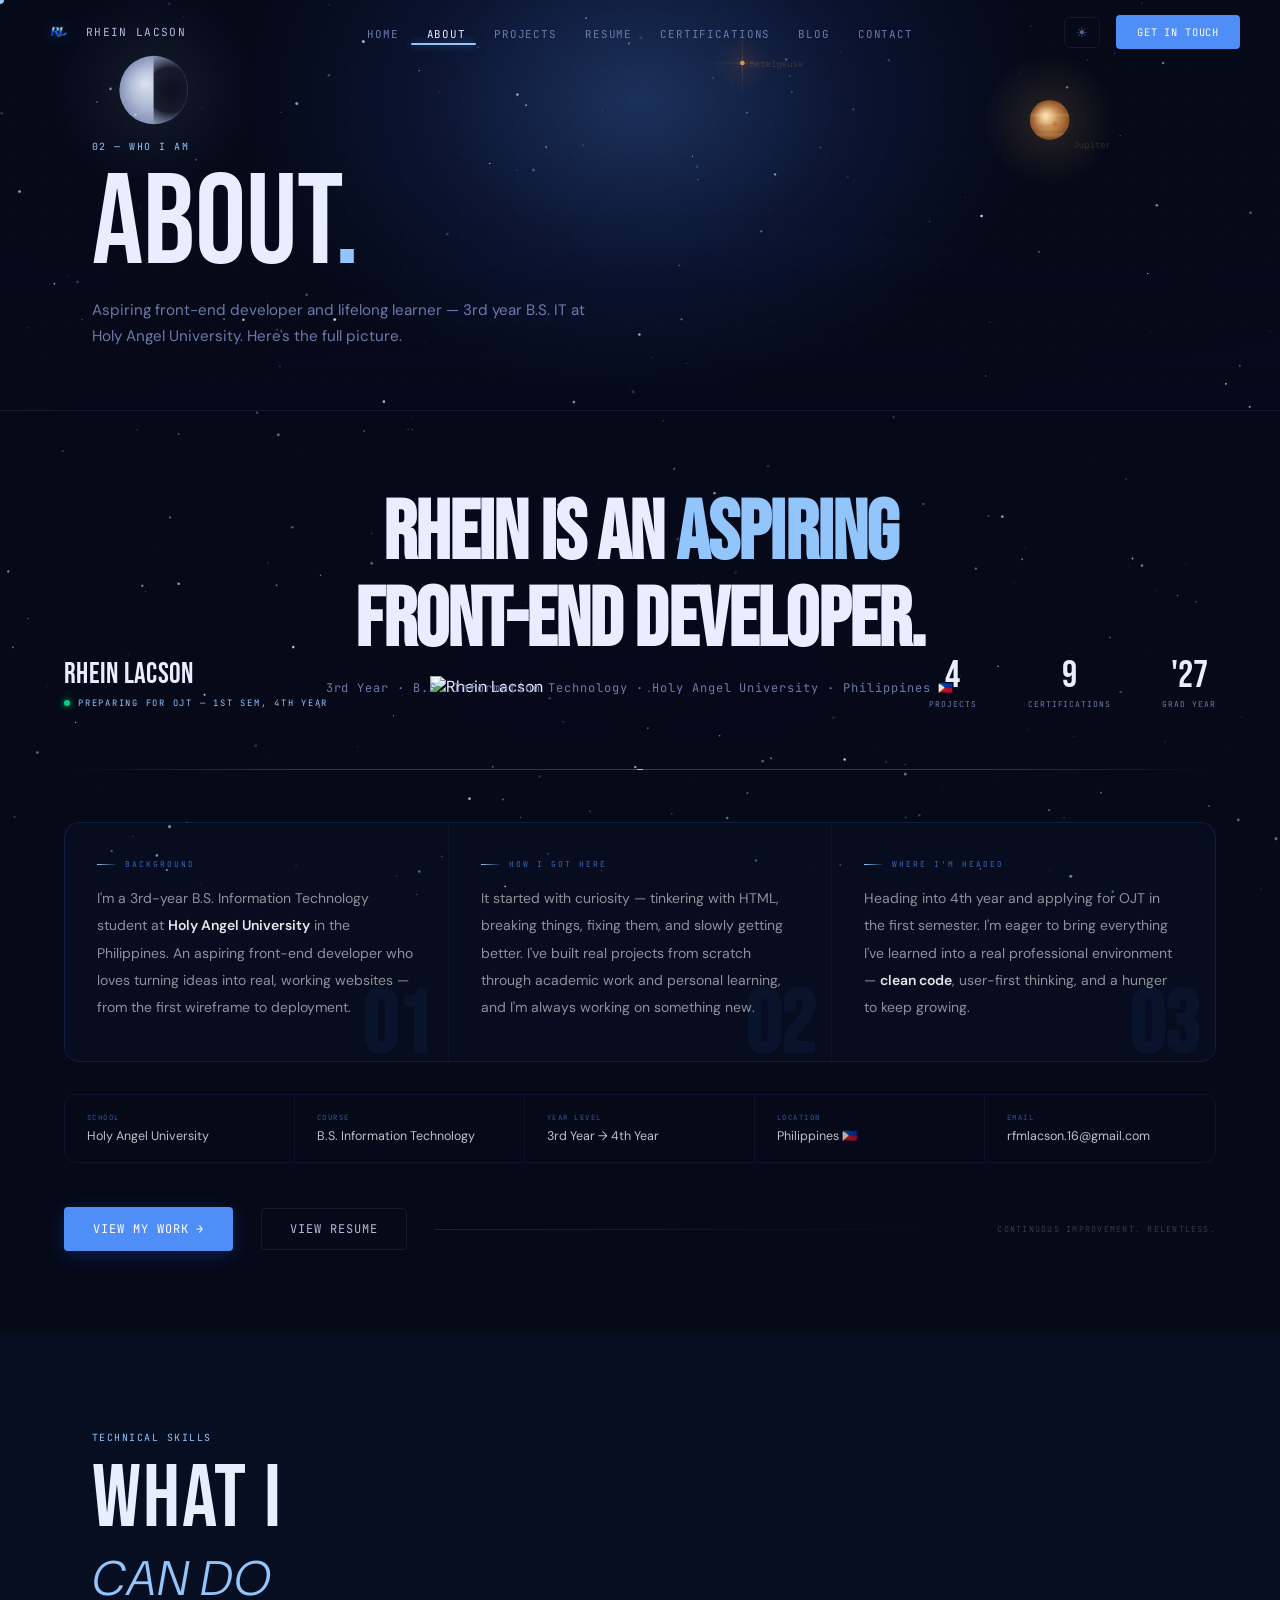
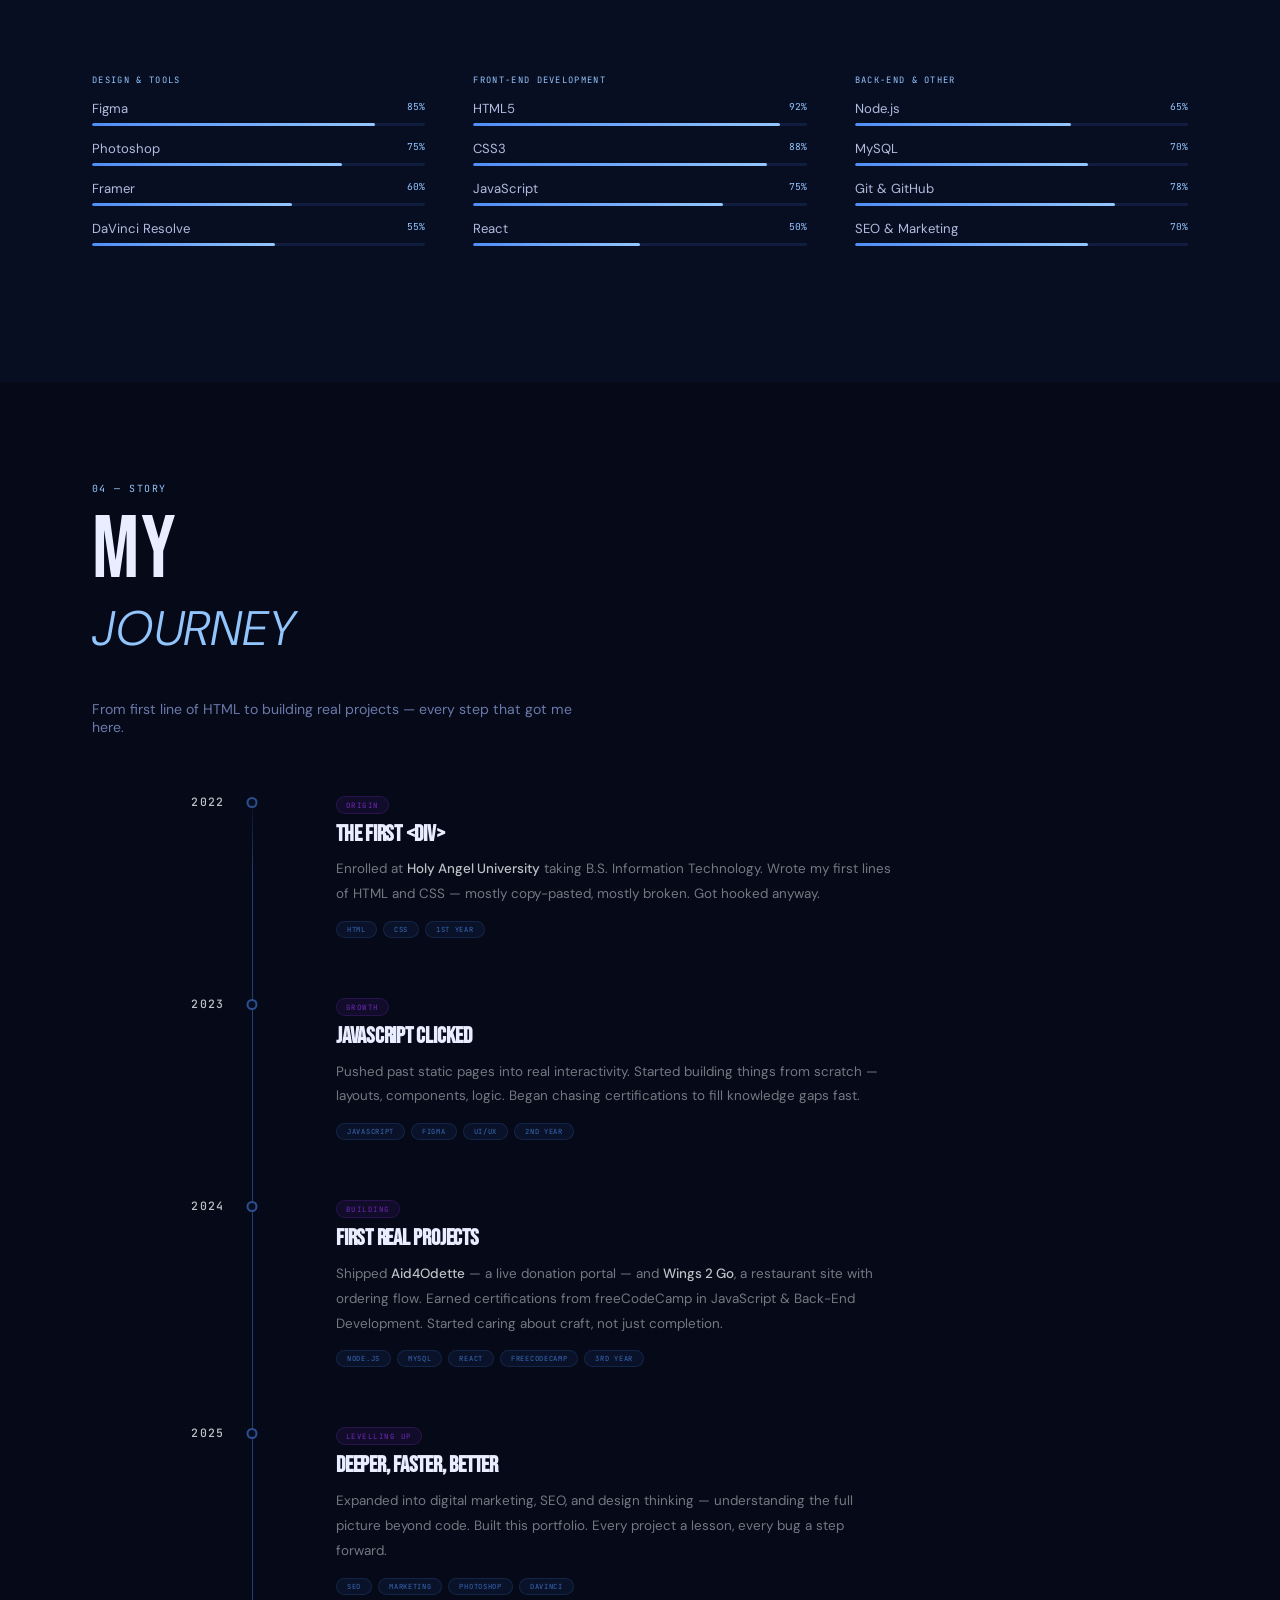
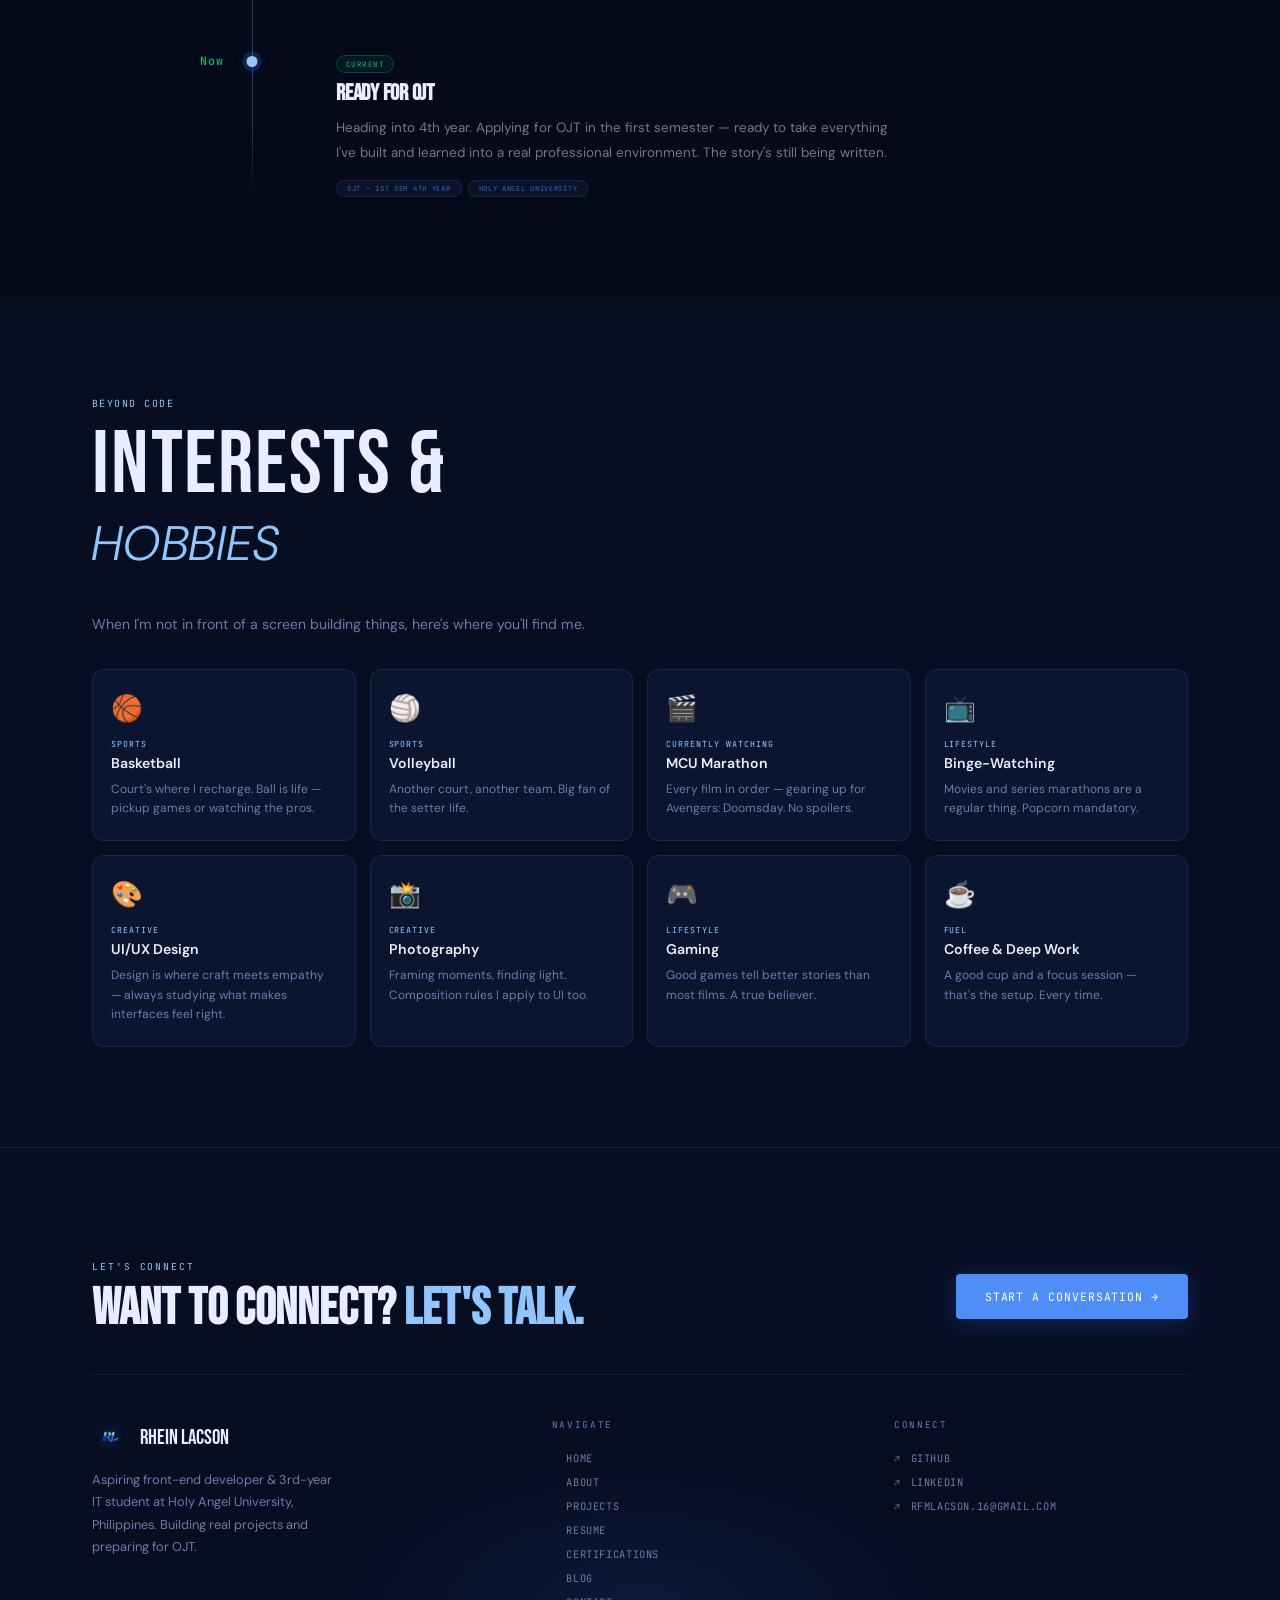
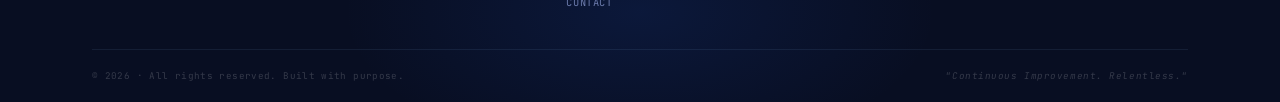
==== commit 38e145a4: "Add Mike App project + GSAP cinematic scroll animations" ====
--- a/about.html
+++ b/about.html
@@ -1193,6 +1193,9 @@
   tlItems.forEach(item => tlObs.observe(item));
 </script>
 <script src="js/script.js"></script>
+<script src="https://cdnjs.cloudflare.com/ajax/libs/gsap/3.12.5/gsap.min.js"></script>
+<script src="https://cdnjs.cloudflare.com/ajax/libs/gsap/3.12.5/ScrollTrigger.min.js"></script>
+<script src="js/gsap-animations.js"></script>
 <canvas class="stars-canvas" id="starsCanvas"></canvas>
 <script src="js/sky.js"></script>
 </body>
--- a/css/style.css
+++ b/css/style.css
@@ -2320,4 +2320,11 @@
   height: 18px;
   background: linear-gradient(to bottom, var(--black) 0%, transparent 100%);
   pointer-events: none; z-index: 1;
-}+}
+/* ── Mike App Mobile Gallery ── */
+.mike-gallery .gallery-track img {
+  object-fit: contain !important;
+  object-position: center !important;
+  background: #f0f0f0;
+}
+.mike-gallery { background: #f0f0f0 !important; }
